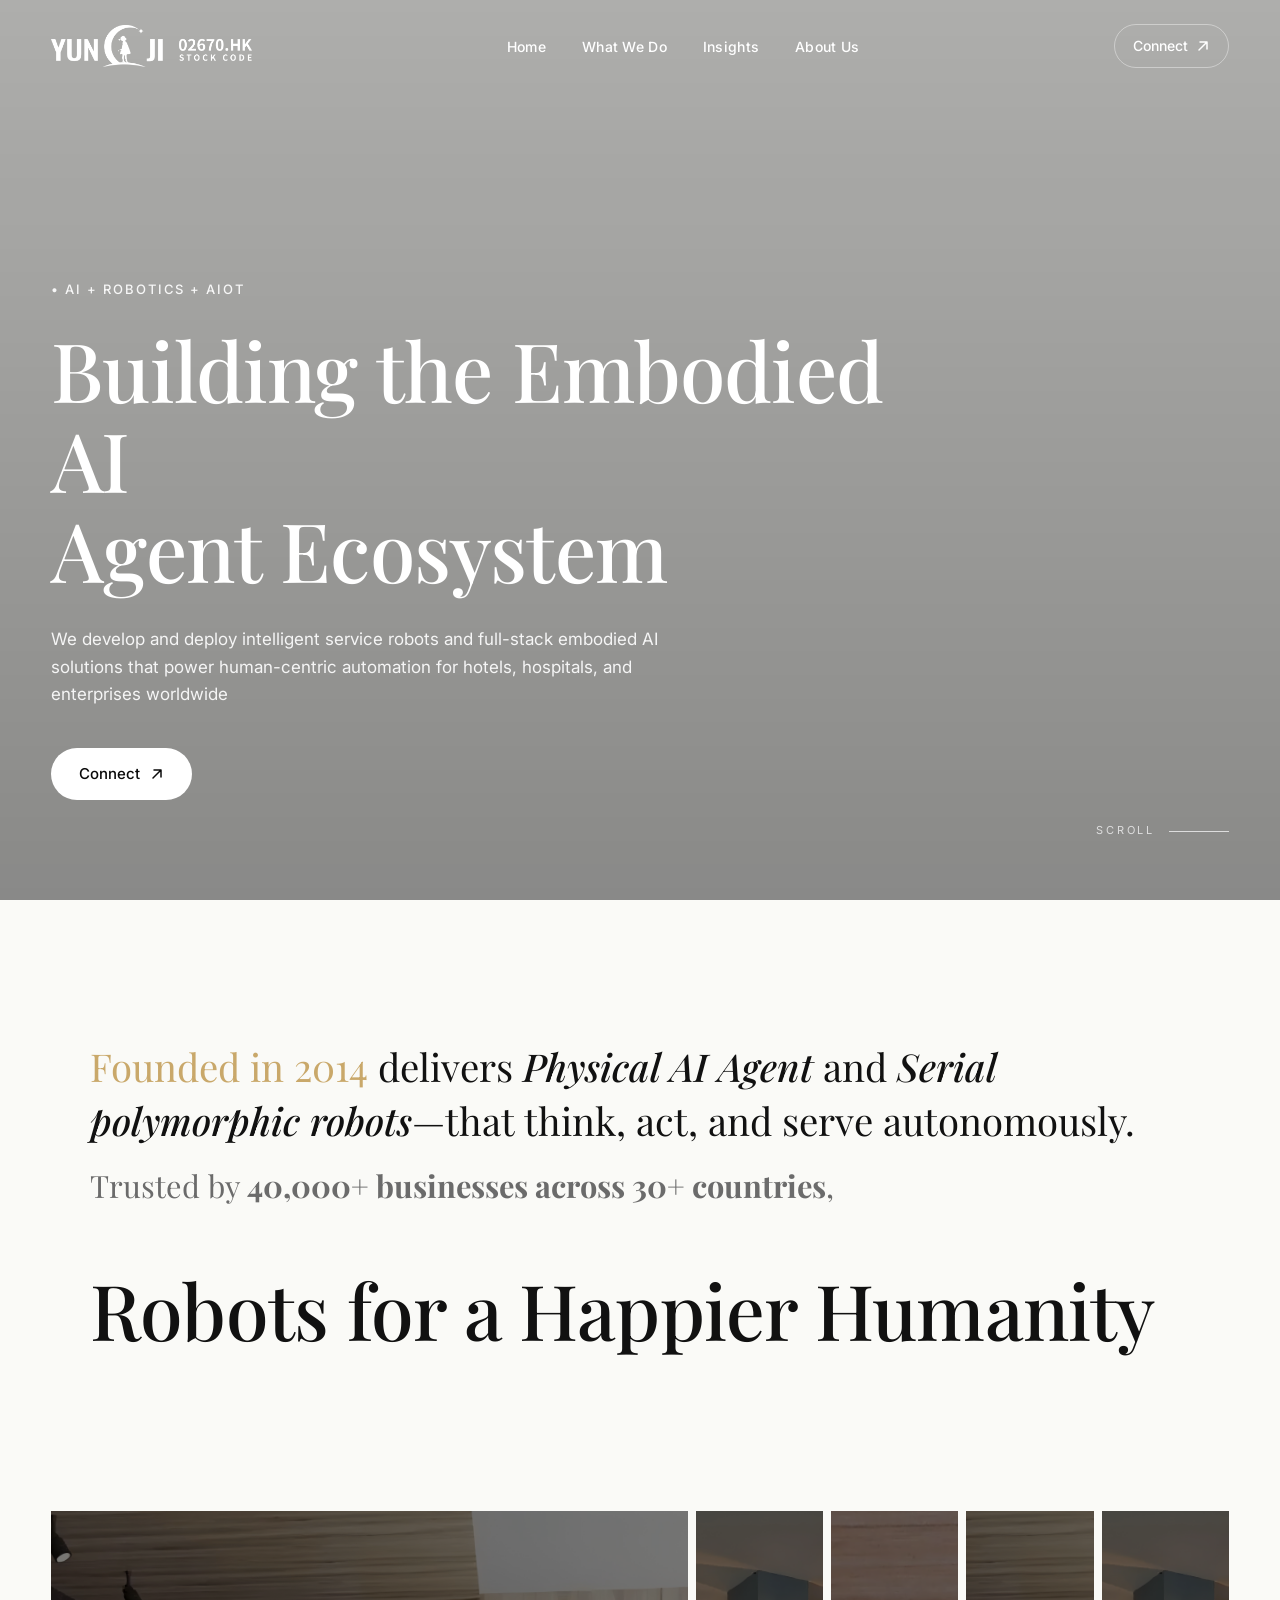
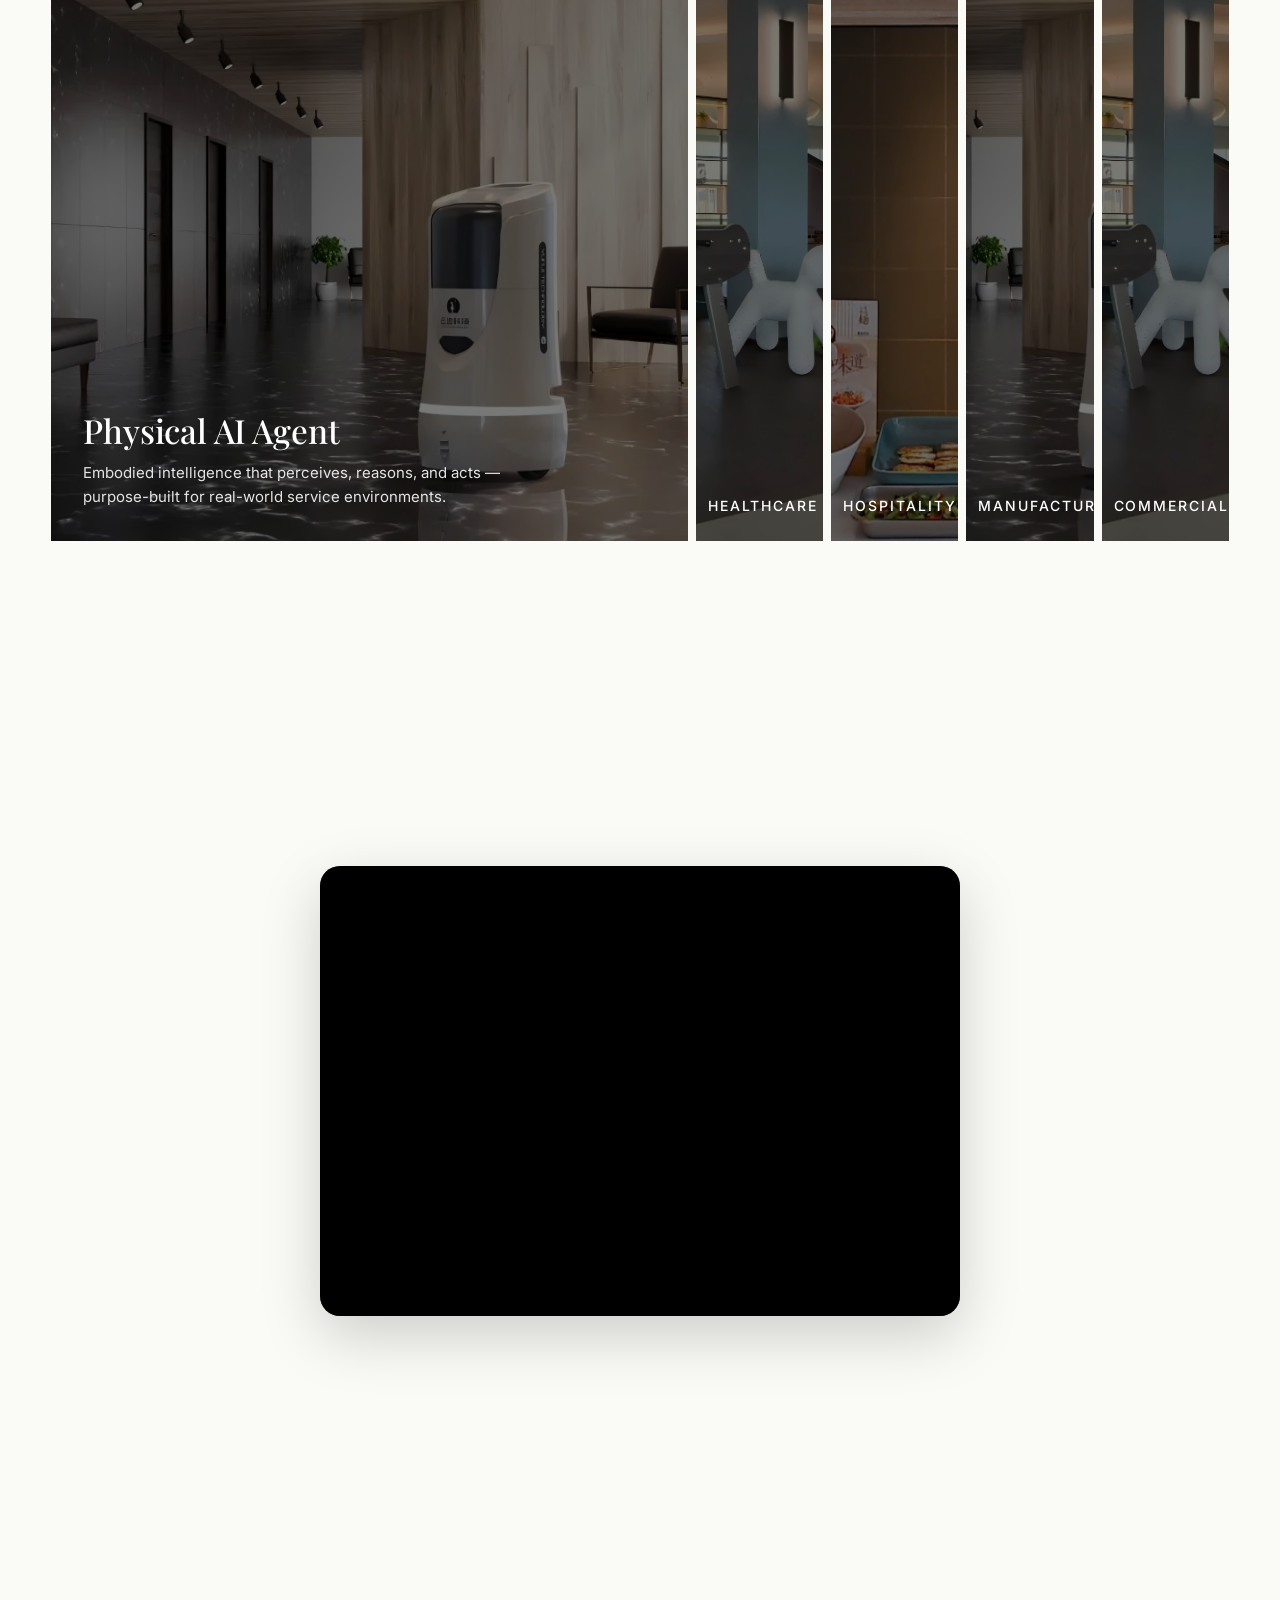
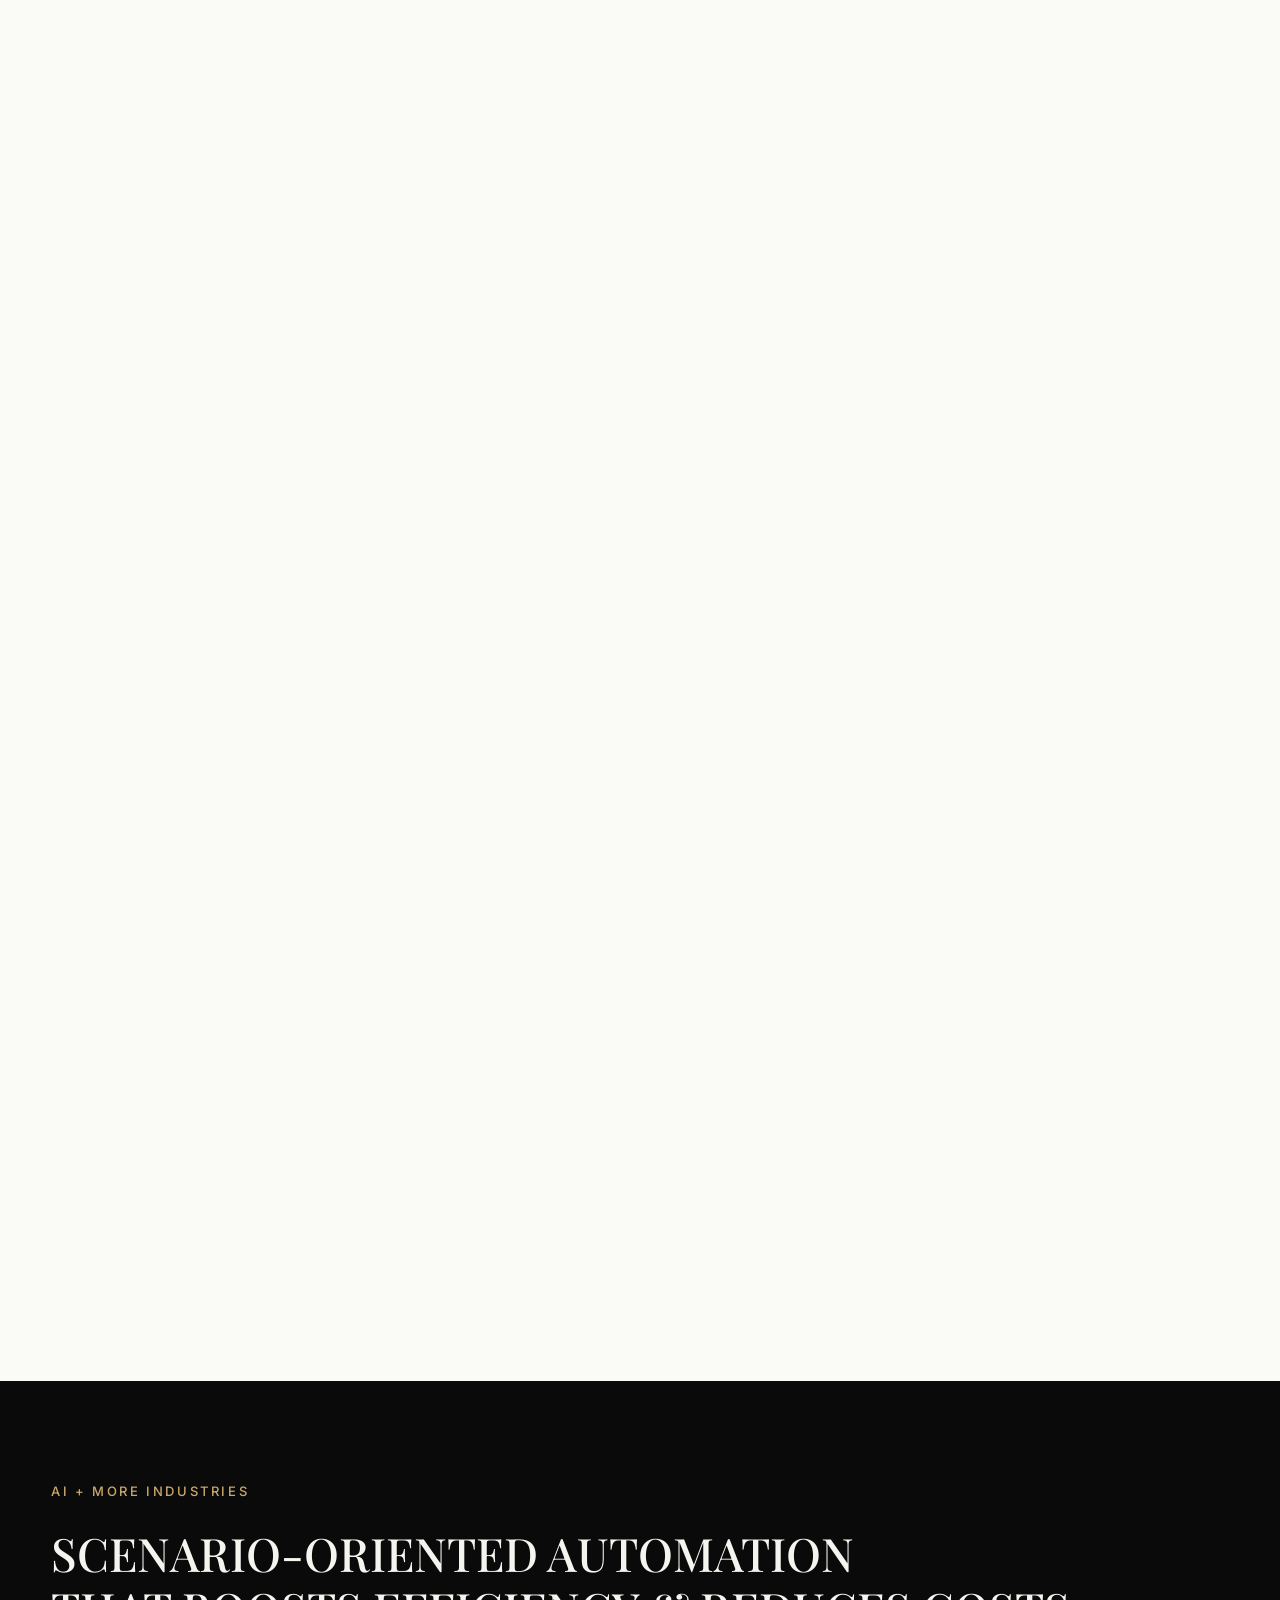
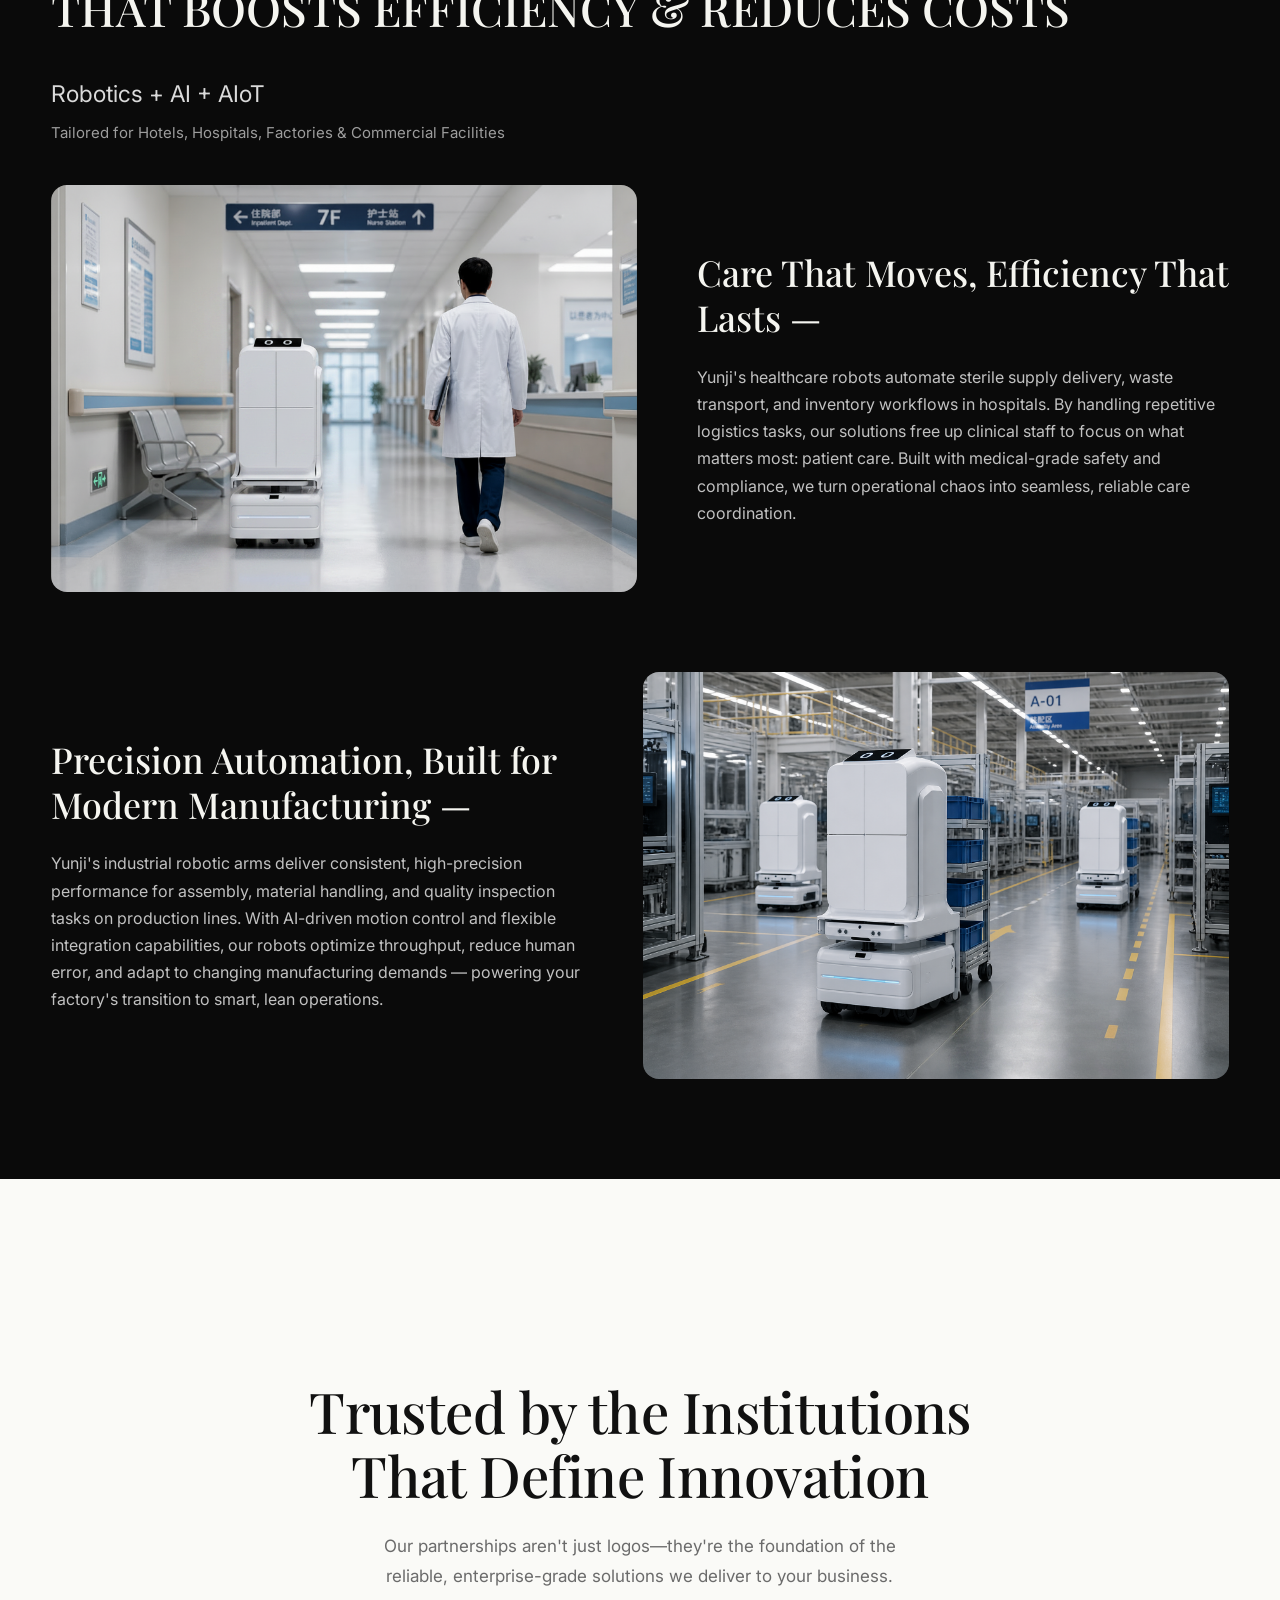
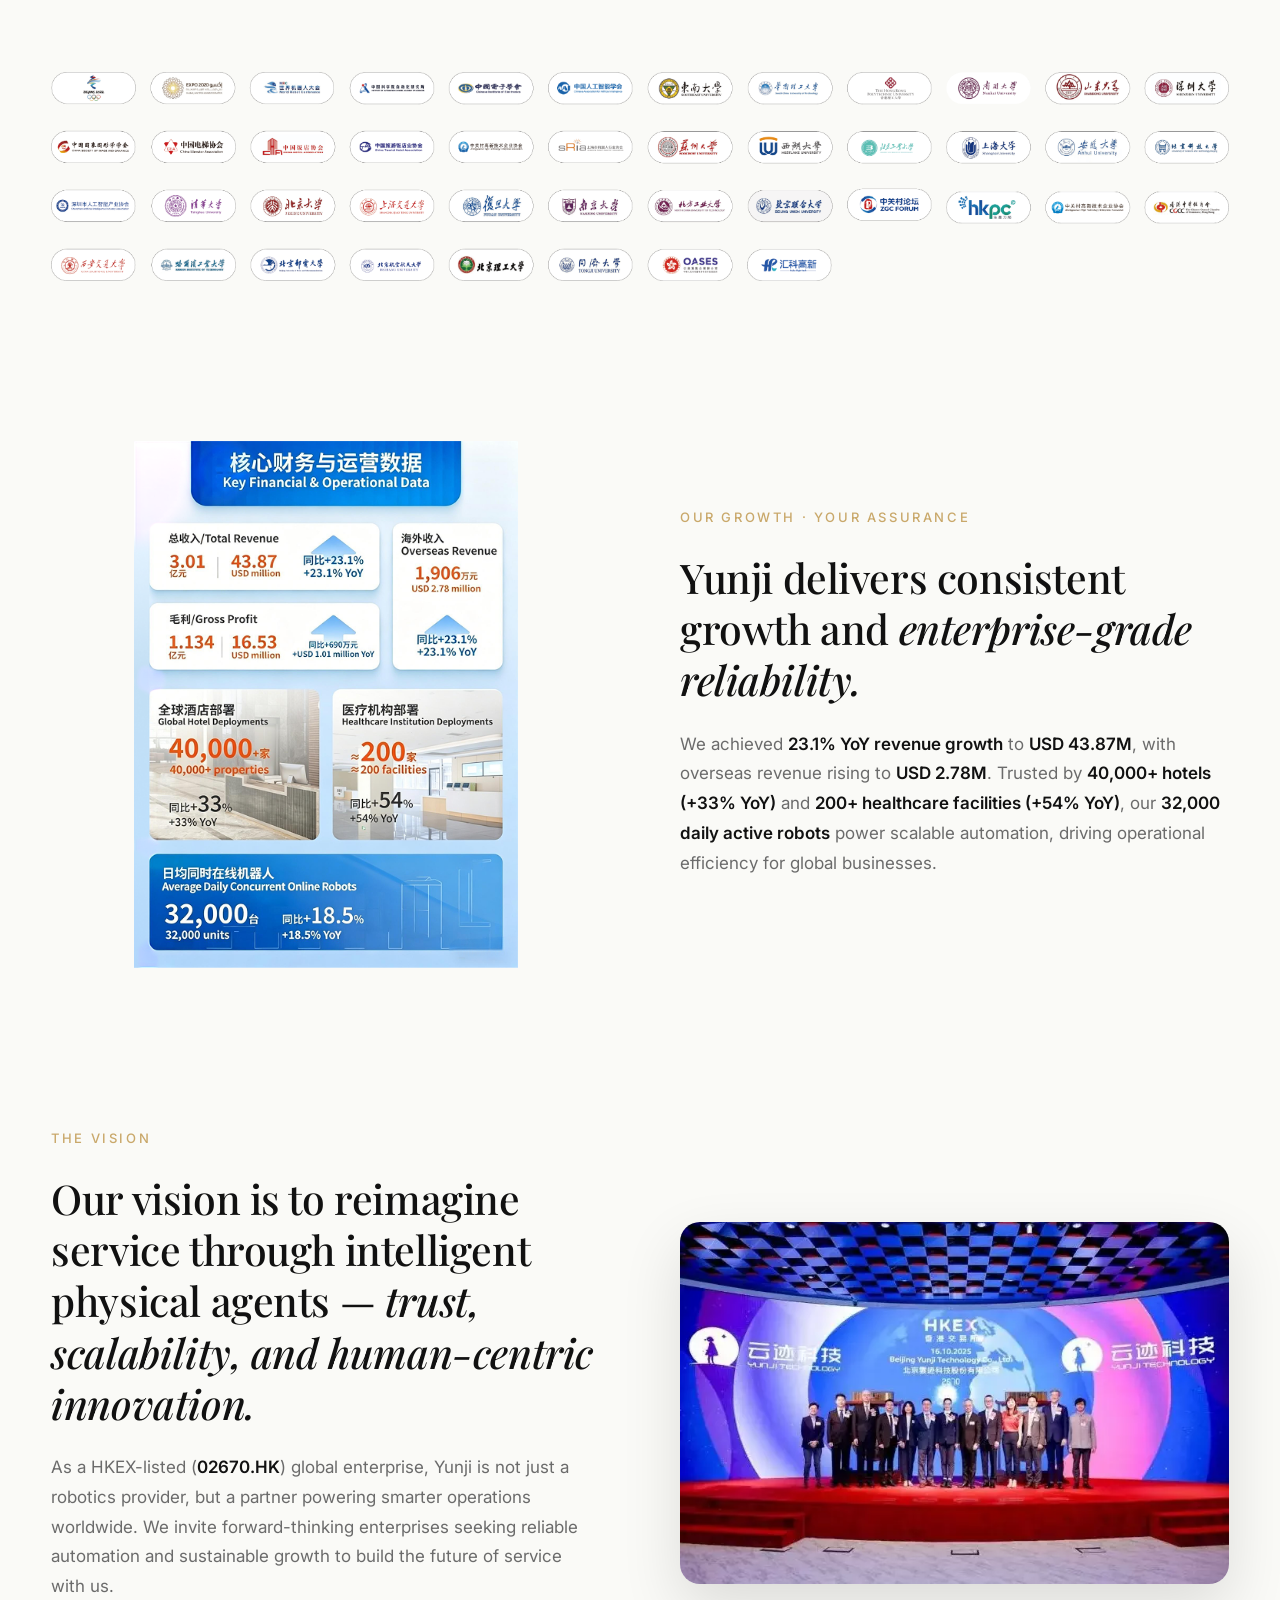
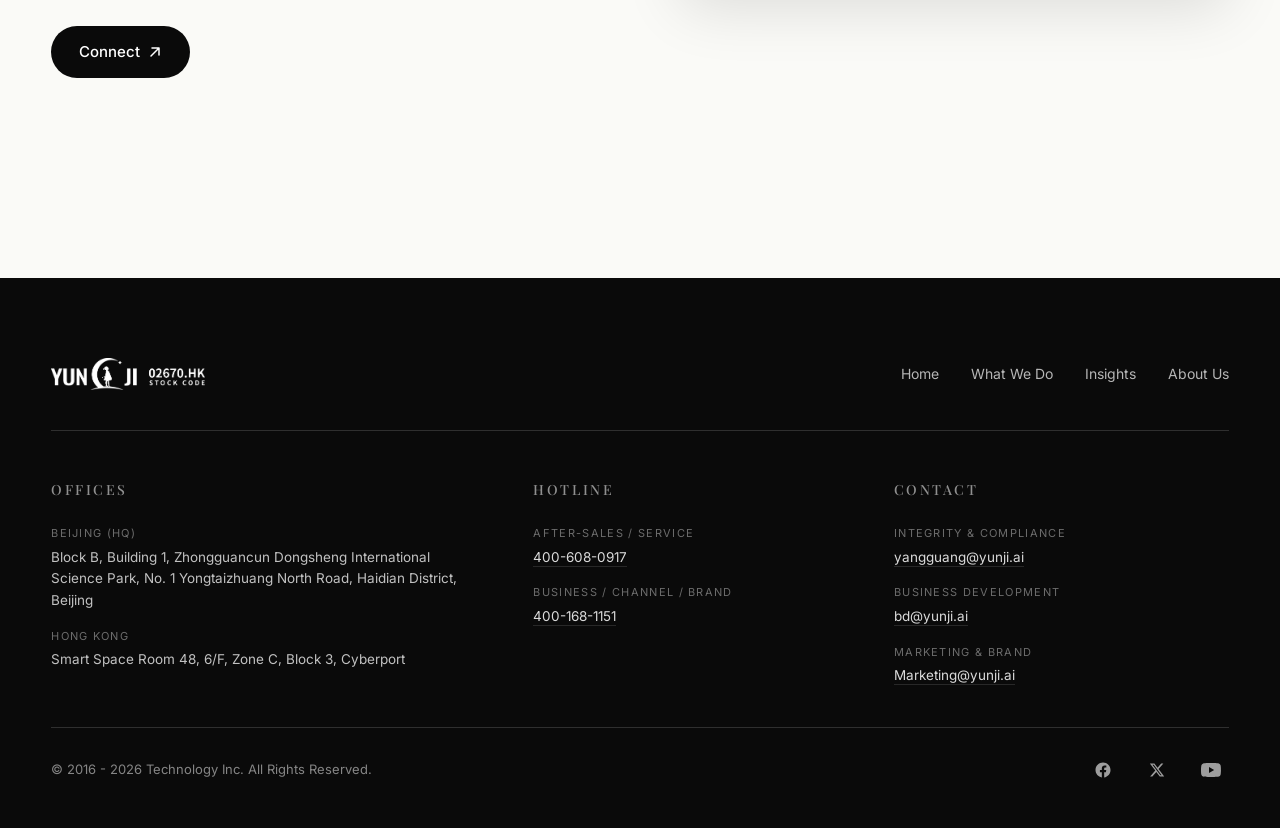
==== index.html @ cb74d380 "NewWebPreview" ====
<!DOCTYPE html>
<html lang="en">
<head>
<meta charset="UTF-8" />
<meta name="viewport" content="width=device-width, initial-scale=1" />
<title>Yunji Technology — Innovating Business Solutions</title>
<meta name="description" content="Building the Embodied AI Agent Ecosystem. Intelligent service robots and full-stack embodied AI solutions for hotels, hospitals, and enterprises worldwide." />
<link rel="preconnect" href="https://fonts.googleapis.com" />
<link rel="preconnect" href="https://fonts.gstatic.com" crossorigin />
<link href="https://fonts.googleapis.com/css2?family=Inter:wght@300;400;500;600;700;800&family=Playfair+Display:wght@400;500;600;700&display=swap" rel="stylesheet" />
<link rel="stylesheet" href="css/style.css" />
</head>
<body>

<!-- ============ NAVIGATION ============ -->
<header class="nav">
  <div class="nav__inner">
    <a class="nav__logo" href="#">
      <img src="assets/logo1.png" alt="Yunji" />
    </a>
    <nav class="nav__menu">
      <a class="nav__link" href="#home"><span>Home</span><span class="nav__link-hover">Home</span></a>
      <a class="nav__link" href="#what-we-do"><span>What We Do</span><span class="nav__link-hover">What We Do</span></a>
      <a class="nav__link" href="#insights"><span>Insights</span><span class="nav__link-hover">Insights</span></a>
      <a class="nav__link" href="#about"><span>About Us</span><span class="nav__link-hover">About Us</span></a>
    </nav>
    <a class="nav__cta" href="#connect">
      <span>Connect</span>
      <svg width="14" height="14" viewBox="0 0 14 14" fill="none" xmlns="http://www.w3.org/2000/svg">
        <path d="M3 11L11 3M11 3H4M11 3V10" stroke="currentColor" stroke-width="1.5" stroke-linecap="round" stroke-linejoin="round"/>
      </svg>
    </a>
  </div>
</header>

<!-- ============ HOME / HERO ============ -->
<section class="hero" id="home">
  <video class="hero__video" autoplay loop muted playsinline poster="">
    <source src="assets/首页视频.mp4" type="video/mp4" />
  </video>
  <div class="hero__overlay"></div>
  <div class="hero__inner">
    <div class="hero__top">
      <p class="hero__eyebrow">• AI + Robotics + AIOT</p>
      <h1 class="hero__title">
        Building the Embodied AI<br />
        Agent Ecosystem
      </h1>
      <p class="hero__subtitle">
        We develop and deploy intelligent service robots and full-stack embodied AI solutions
        that power human-centric automation for hotels, hospitals, and enterprises worldwide
      </p>
      <a class="hero__cta" href="mailto:BD@yunji.ai">
        Connect
        <svg width="14" height="14" viewBox="0 0 14 14" fill="none" xmlns="http://www.w3.org/2000/svg">
          <path d="M3 11L11 3M11 3H4M11 3V10" stroke="currentColor" stroke-width="1.5" stroke-linecap="round" stroke-linejoin="round"/>
        </svg>
      </a>
    </div>
    <div class="hero__scroll">
      <span>SCROLL</span>
      <span class="hero__scroll-line"></span>
    </div>
  </div>
</section>

<!-- ============ WHAT WE DO ============ -->
<section class="about" id="what-we-do">
  <div class="about__inner">
    <p class="about__lede">
      <span class="about__num">Founded in 2014</span> delivers
      <em>Physical AI Agent</em> and
      <em>Serial polymorphic robots</em>—that think, act, and serve autonomously.
    </p>
    <p class="about__lede about__lede--muted">
      Trusted by <strong>40,000+ businesses across 30+ countries</strong>,
    </p>
    <h2 class="about__title">Robots for a Happier Humanity</h2>
  </div>
</section>

<section class="gallery">
  <div class="gallery__track">
    <a class="gallery__item is-active" href="#insights">
      <div class="gallery__media">
        <img src="assets/69f2c2e4d28eea55c48c47ef_111.png" alt="Physical AI Agent" />
      </div>
      <div class="gallery__overlay"></div>
      <span class="gallery__label">Physical AI</span>
      <div class="gallery__content">
        <h3 class="gallery__title">Physical AI Agent</h3>
        <p class="gallery__copy">
          Embodied intelligence that perceives, reasons, and acts —
          purpose-built for real-world service environments.
        </p>
      </div>
    </a>
    <a class="gallery__item" href="#insights">
      <div class="gallery__media">
        <img src="assets/69f2c2e4d28eea55c48c47ff_222.png" alt="Healthcare" />
      </div>
      <div class="gallery__overlay"></div>
      <span class="gallery__label">Healthcare</span>
      <div class="gallery__content">
        <h3 class="gallery__title">Healthcare Robotics</h3>
        <p class="gallery__copy">
          Sterile logistics, waste transport, and inventory automation —
          built with medical-grade safety and compliance.
        </p>
      </div>
    </a>
    <a class="gallery__item" href="#insights">
      <div class="gallery__media">
        <img src="assets/69f2c2e4d28eea55c48c480a_Weixin Image_2026-04-29_152443_010.png" alt="Hospitality" />
      </div>
      <div class="gallery__overlay"></div>
      <span class="gallery__label">Hospitality</span>
      <div class="gallery__content">
        <h3 class="gallery__title">Hospitality Service</h3>
        <p class="gallery__copy">
          Concierge-grade service robots already trusted by
          40,000+ hotels across 30+ countries.
        </p>
      </div>
    </a>
    <a class="gallery__item" href="#insights">
      <div class="gallery__media">
        <img src="assets/69f2c2e4d28eea55c48c47ef_111.png" alt="Manufacturing" />
      </div>
      <div class="gallery__overlay"></div>
      <span class="gallery__label">Manufacturing</span>
      <div class="gallery__content">
        <h3 class="gallery__title">Smart Manufacturing</h3>
        <p class="gallery__copy">
          Precision robotic arms for assembly, material handling,
          and quality inspection across modern production lines.
        </p>
      </div>
    </a>
    <a class="gallery__item" href="#insights">
      <div class="gallery__media">
        <img src="assets/69f2c2e4d28eea55c48c47ff_222.png" alt="Commercial" />
      </div>
      <div class="gallery__overlay"></div>
      <span class="gallery__label">Commercial</span>
      <div class="gallery__content">
        <h3 class="gallery__title">Commercial Spaces</h3>
        <p class="gallery__copy">
          Adaptive automation tailored for offices, malls, and
          public facilities — improving efficiency and experience.
        </p>
      </div>
    </a>
  </div>
</section>

<section class="trust-pin">
  <div class="trust-pin__sticky">
    <div class="trust-pin__media">
      <video class="trust-pin__video" loop muted playsinline preload="auto">
        <source src="assets/中间视频.mp4" type="video/mp4" />
      </video>
      <p class="trust-pin__caption"><span class="trust-pin__text"></span></p>
    </div>
  </div>
</section>

<!-- ============ INSIGHTS ============ -->
<section class="services" id="insights">
  <div class="services__inner">
    <p class="services__eyebrow">AI + More Industries</p>
    <h2 class="services__title">
      SCENARIO-ORIENTED AUTOMATION<br />
      THAT BOOSTS EFFICIENCY &amp; REDUCES COSTS
    </h2>
    <p class="services__sub">Robotics + AI + AIoT</p>
    <p class="services__sub services__sub--small">Tailored for Hotels, Hospitals, Factories &amp; Commercial Facilities</p>

    <div class="services__grid">
      <article class="service-card">
        <div class="service-card__media">
          <img src="assets/医院.png" alt="Healthcare automation" />
        </div>
        <div class="service-card__body">
          <h3 class="service-card__title">Care That Moves, Efficiency That Lasts —</h3>
          <p class="service-card__copy">
            Yunji's healthcare robots automate sterile supply delivery, waste transport, and inventory workflows in hospitals.
            By handling repetitive logistics tasks, our solutions free up clinical staff to focus on what matters most:
            patient care. Built with medical-grade safety and compliance, we turn operational chaos into seamless, reliable
            care coordination.
          </p>
        </div>
      </article>

      <article class="service-card service-card--reverse">
        <div class="service-card__media">
          <img src="assets/工厂.png" alt="Industrial automation" />
        </div>
        <div class="service-card__body">
          <h3 class="service-card__title">Precision Automation, Built for Modern Manufacturing —</h3>
          <p class="service-card__copy">
            Yunji's industrial robotic arms deliver consistent, high-precision performance for assembly, material handling,
            and quality inspection tasks on production lines. With AI-driven motion control and flexible integration
            capabilities, our robots optimize throughput, reduce human error, and adapt to changing manufacturing demands —
            powering your factory's transition to smart, lean operations.
          </p>
        </div>
      </article>
    </div>
  </div>
</section>

<!-- ============ ABOUT US ============ -->
<section class="about-us" id="about">

  <div class="about-block about-block--stack">
    <div class="about-block__inner">
      <div class="about-block__copy">
        <h2 class="about-block__title">
          Trusted by the Institutions<br />
          That Define Innovation
        </h2>
        <p class="about-block__text">
          Our partnerships aren't just logos—they're the foundation of the reliable,
          enterprise-grade solutions we deliver to your business.
        </p>
      </div>
      <div class="about-block__media">
        <img src="assets/品牌.png" alt="Trusted brands" />
      </div>
    </div>
  </div>

  <div class="about-block about-block--reverse">
    <div class="about-block__inner">
      <div class="about-block__copy">
        <p class="about-block__eyebrow">Our Growth · Your Assurance</p>
        <h2 class="about-block__title about-block__title--sm">
          Yunji delivers consistent growth and
          <em>enterprise-grade reliability.</em>
        </h2>
        <p class="about-block__text">
          We achieved <strong>23.1% YoY revenue growth</strong> to <strong>USD 43.87M</strong>,
          with overseas revenue rising to <strong>USD 2.78M</strong>.
          Trusted by <strong>40,000+ hotels (+33% YoY)</strong> and
          <strong>200+ healthcare facilities (+54% YoY)</strong>,
          our <strong>32,000 daily active robots</strong> power scalable automation,
          driving operational efficiency for global businesses.
        </p>
      </div>
      <div class="about-block__media about-block__media--shrink">
        <img src="assets/核心财务与运营数据 1.png" alt="Core financial figures" />
      </div>
    </div>
  </div>

  <div class="about-block">
    <div class="about-block__inner">
      <div class="about-block__copy">
        <p class="about-block__eyebrow">The Vision</p>
        <h2 class="about-block__title about-block__title--sm">
          Our vision is to reimagine service through intelligent physical agents —
          <em>trust, scalability, and human-centric innovation.</em>
        </h2>
        <p class="about-block__text">
          As a HKEX-listed (<strong>02670.HK</strong>) global enterprise, Yunji is not just a robotics provider,
          but a partner powering smarter operations worldwide. We invite forward-thinking enterprises seeking
          reliable automation and sustainable growth to build the future of service with us.
        </p>
        <a class="btn btn--dark" href="#connect">
          Connect
          <svg width="14" height="14" viewBox="0 0 14 14" fill="none" xmlns="http://www.w3.org/2000/svg">
            <path d="M3 11L11 3M11 3H4M11 3V10" stroke="currentColor" stroke-width="1.5" stroke-linecap="round" stroke-linejoin="round"/>
          </svg>
        </a>
      </div>
      <div class="about-block__media">
        <img src="assets/上市.jpg" alt="HKEX listing" />
      </div>
    </div>
  </div>

</section>

<!-- ============ FOOTER ============ -->
<footer class="footer" id="connect">
  <div class="footer__inner">
    <div class="footer__top">
      <a class="footer__logo" href="#">
        <img src="assets/logo1.png" alt="Yunji" />
      </a>
      <nav class="footer__nav">
        <a href="#home">Home</a>
        <a href="#what-we-do">What We Do</a>
        <a href="#insights">Insights</a>
        <a href="#about">About Us</a>
      </nav>
    </div>

    <div class="footer__contact">
      <div class="footer__col">
        <h4 class="footer__col-title">Offices</h4>
        <p class="footer__col-item">
          <span class="footer__col-label">Beijing (HQ)</span>
          Block B, Building 1, Zhongguancun Dongsheng International Science Park,
          No. 1 Yongtaizhuang North Road, Haidian District, Beijing
        </p>
        <p class="footer__col-item">
          <span class="footer__col-label">Hong Kong</span>
          Smart Space Room 48, 6/F, Zone C, Block 3, Cyberport
        </p>
      </div>

      <div class="footer__col">
        <h4 class="footer__col-title">Hotline</h4>
        <p class="footer__col-item">
          <span class="footer__col-label">After-sales / Service</span>
          <a href="tel:4006080917">400-608-0917</a>
        </p>
        <p class="footer__col-item">
          <span class="footer__col-label">Business / Channel / Brand</span>
          <a href="tel:4001681151">400-168-1151</a>
        </p>
      </div>

      <div class="footer__col">
        <h4 class="footer__col-title">Contact</h4>
        <p class="footer__col-item">
          <span class="footer__col-label">Integrity &amp; Compliance</span>
          <a href="mailto:yangguang@yunji.ai">yangguang@yunji.ai</a>
        </p>
        <p class="footer__col-item">
          <span class="footer__col-label">Business Development</span>
          <a href="mailto:bd@yunji.ai">bd@yunji.ai</a>
        </p>
        <p class="footer__col-item">
          <span class="footer__col-label">Marketing &amp; Brand</span>
          <a href="mailto:Marketing@yunji.ai">Marketing@yunji.ai</a>
        </p>
      </div>
    </div>

    <div class="footer__divider"></div>
    <div class="footer__bottom">
      <p>© 2016 - 2026 Technology Inc. All Rights Reserved.</p>
      <div class="footer__social">
        <a href="https://www.facebook.com/profile.php?id=61584071516240" aria-label="Facebook" target="_blank" rel="noopener">
          <svg width="18" height="18" viewBox="0 0 24 24" fill="currentColor" xmlns="http://www.w3.org/2000/svg">
            <path d="M22 12.06C22 6.5 17.52 2 12 2S2 6.5 2 12.06c0 4.99 3.66 9.13 8.44 9.88v-6.99H7.9v-2.89h2.54V9.85c0-2.5 1.49-3.89 3.77-3.89 1.09 0 2.24.2 2.24.2v2.47h-1.26c-1.24 0-1.63.77-1.63 1.56v1.88h2.78l-.44 2.89h-2.33V22c4.78-.75 8.44-4.89 8.44-9.94Z"/>
          </svg>
        </a>
        <a href="https://x.com/YunjiTechnology" aria-label="X" target="_blank" rel="noopener">
          <svg width="16" height="16" viewBox="0 0 24 24" fill="currentColor" xmlns="http://www.w3.org/2000/svg">
            <path d="M18.244 2.25h3.308l-7.227 8.26 8.502 11.24h-6.656l-5.214-6.817-5.965 6.817H1.683l7.73-8.835L1.254 2.25h6.824l4.713 6.231 5.453-6.231Zm-1.161 17.52h1.833L7.084 4.126H5.117L17.083 19.77Z"/>
          </svg>
        </a>
        <a href="https://www.youtube.com/@YunJiTechnology" aria-label="YouTube" target="_blank" rel="noopener">
          <svg width="20" height="20" viewBox="0 0 24 24" fill="currentColor" xmlns="http://www.w3.org/2000/svg">
            <path d="M23.5 6.2a3 3 0 0 0-2.11-2.12C19.52 3.55 12 3.55 12 3.55s-7.52 0-9.39.53A3 3 0 0 0 .5 6.2C0 8.08 0 12 0 12s0 3.92.5 5.8a3 3 0 0 0 2.11 2.12c1.87.53 9.39.53 9.39.53s7.52 0 9.39-.53a3 3 0 0 0 2.11-2.12C24 15.92 24 12 24 12s0-3.92-.5-5.8ZM9.6 15.57V8.43L15.82 12 9.6 15.57Z"/>
          </svg>
        </a>
      </div>
    </div>
  </div>
</footer>

<button class="to-top" type="button" aria-label="Back to top">
  <svg width="16" height="16" viewBox="0 0 16 16" fill="none" xmlns="http://www.w3.org/2000/svg">
    <path d="M8 13V3M8 3L3 8M8 3L13 8" stroke="currentColor" stroke-width="1.6" stroke-linecap="round" stroke-linejoin="round"/>
  </svg>
</button>

<script src="js/main.js"></script>
</body>
</html>
---- css/style.css ----
/* ===========================================================
   Yunji Technology — 1:1 Restoration
   =========================================================== */

:root {
  --c-bg: #fafaf7;
  --c-bg-dark: #0a0a0a;
  --c-text: #111;
  --c-text-muted: #6b6b6b;
  --c-text-light: #f5f5f0;
  --c-line: rgba(0,0,0,0.08);
  --c-line-light: rgba(255,255,255,0.15);
  --c-accent: #c9a86a;     /* warm gold accent like reference */
  --ff-sans: 'Inter', -apple-system, BlinkMacSystemFont, "PingFang SC", "Microsoft YaHei", sans-serif;
  --ff-serif: 'Playfair Display', Georgia, "Songti SC", serif;
  --maxw: 1440px;
  --pad-x: clamp(20px, 4vw, 80px);
}

* { box-sizing: border-box; }
html { scroll-behavior: smooth; }
body {
  margin: 0;
  background: var(--c-bg);
  color: var(--c-text);
  font-family: var(--ff-sans);
  font-size: 16px;
  line-height: 1.6;
  -webkit-font-smoothing: antialiased;
  -moz-osx-font-smoothing: grayscale;
}
img, video { max-width: 100%; display: block; }
a { color: inherit; text-decoration: none; }
button { font-family: inherit; cursor: pointer; }
em { font-style: italic; font-family: var(--ff-serif); font-weight: 500; }

/* =========== NAV =========== */
.nav {
  position: fixed; top: 0; left: 0; right: 0; z-index: 100;
  padding: 24px var(--pad-x);
  transition: background .3s ease, backdrop-filter .3s ease;
}
.nav.is-scrolled {
  background: #fff;
  backdrop-filter: none;
  -webkit-backdrop-filter: none;
  padding-top: 16px;
  padding-bottom: 16px;
  box-shadow: 0 1px 0 rgba(0,0,0,0.06);
}
.nav.is-scrolled .nav__logo img { filter: none; }
.nav.is-scrolled .nav__link { color: var(--c-text); }
.nav.is-scrolled .nav__cta {
  color: var(--c-text);
  border-color: rgba(0,0,0,0.25);
}
.nav.is-scrolled .nav__cta:hover {
  background: var(--c-bg-dark);
  color: #fff;
  border-color: var(--c-bg-dark);
}
.nav__inner {
  max-width: var(--maxw);
  margin: 0 auto;
  display: flex;
  align-items: center;
  justify-content: space-between;
  gap: 40px;
}
.nav__logo img { height: 42px; width: auto; filter: brightness(0) invert(1); }
.nav__menu {
  display: flex;
  gap: 36px;
  align-items: center;
}
.nav__link {
  position: relative;
  color: #fff;
  font-size: 14px;
  font-weight: 500;
  letter-spacing: .02em;
  overflow: hidden;
  height: 1.5em;
  display: inline-flex;
  flex-direction: column;
  transition: opacity .2s ease;
}
.nav__link span {
  display: block;
  transition: transform .35s cubic-bezier(.65,0,.35,1);
}
.nav__link-hover {
  position: absolute;
  top: 100%; left: 0;
}
.nav__link:hover span:first-child { transform: translateY(-100%); }
.nav__link:hover .nav__link-hover { transform: translateY(-100%); }

.nav__cta {
  display: inline-flex;
  align-items: center;
  gap: 8px;
  color: #fff;
  font-size: 14px;
  font-weight: 500;
  padding: 10px 18px;
  border: 1px solid rgba(255,255,255,0.4);
  border-radius: 999px;
  transition: background .2s ease, border-color .2s ease;
}
.nav__cta:hover { background: rgba(255,255,255,0.1); border-color: #fff; }

/* =========== HERO =========== */
.hero {
  position: relative;
  min-height: 100vh;
  overflow: hidden;
  color: #fff;
  display: flex;
  align-items: center;
}
.hero__video {
  position: absolute; inset: 0;
  width: 100%; height: 100%;
  object-fit: cover;
  z-index: 0;
}
.hero__overlay {
  position: absolute; inset: 0;
  background: linear-gradient(180deg, rgba(0,0,0,0.3) 0%, rgba(0,0,0,0.45) 100%);
  z-index: 1;
}
.hero__inner {
  position: relative;
  z-index: 2;
  width: 100%;
  max-width: var(--maxw);
  margin: 0 auto;
  padding: 0 var(--pad-x);
  display: flex;
  flex-direction: column;
  justify-content: flex-end;
  min-height: 100vh;
  padding-bottom: 100px;
  padding-top: 140px;
}
.hero__top { max-width: 920px; }
.hero__eyebrow {
  font-size: 13px;
  font-weight: 500;
  letter-spacing: .15em;
  text-transform: uppercase;
  margin: 0 0 24px;
  opacity: .9;
}
.hero__title {
  font-family: var(--ff-serif);
  font-size: clamp(44px, 6.4vw, 88px);
  font-weight: 500;
  line-height: 1.1;
  letter-spacing: -0.01em;
  margin: 0 0 32px;
}
.hero__subtitle {
  font-size: 17px;
  line-height: 1.6;
  max-width: 640px;
  margin: 0 0 40px;
  opacity: .9;
}
.hero__cta {
  display: inline-flex;
  align-items: center;
  gap: 10px;
  padding: 14px 28px;
  background: #fff;
  color: var(--c-bg-dark);
  border-radius: 999px;
  font-weight: 500;
  font-size: 15px;
  transition: transform .2s ease, box-shadow .2s ease;
}
.hero__cta:hover { transform: translateY(-2px); box-shadow: 0 12px 28px rgba(0,0,0,.25); }

.hero__scroll {
  position: absolute;
  right: var(--pad-x);
  bottom: 60px;
  display: flex;
  align-items: center;
  gap: 14px;
  font-size: 11px;
  letter-spacing: .25em;
  opacity: .7;
}
.hero__scroll-line {
  width: 60px; height: 1px;
  background: currentColor;
  position: relative;
  overflow: hidden;
}
.hero__scroll-line::after {
  content: '';
  position: absolute; top: 0; left: -100%;
  width: 50%; height: 100%;
  background: rgba(255,255,255,0.6);
  animation: scroll-line 2s ease-in-out infinite;
}
@keyframes scroll-line {
  to { left: 150%; }
}

/* =========== ABOUT / LEDE =========== */
.about {
  padding: 140px var(--pad-x) 100px;
  background: var(--c-bg);
}
.about__inner {
  max-width: 1100px;
  margin: 0 auto;
}
.about__lede {
  font-family: var(--ff-serif);
  font-size: clamp(24px, 3vw, 40px);
  line-height: 1.4;
  color: var(--c-text);
  margin: 0 0 16px;
  font-weight: 400;
}
.about__num { color: var(--c-accent); }
.about__lede--muted { color: var(--c-text-muted); font-size: clamp(20px, 2.4vw, 32px); }
.about__title {
  font-family: var(--ff-serif);
  font-size: clamp(40px, 6vw, 84px);
  font-weight: 500;
  line-height: 1.1;
  margin: 60px 0 0;
  letter-spacing: -0.01em;
}

/* =========== SERVICES =========== */
.services {
  padding: 100px var(--pad-x);
  background: var(--c-bg-dark);
  color: var(--c-text-light);
}
.services__inner {
  max-width: var(--maxw);
  margin: 0 auto;
}
.services__eyebrow {
  font-size: 13px;
  font-weight: 500;
  letter-spacing: .2em;
  text-transform: uppercase;
  color: var(--c-accent);
  margin: 0 0 24px;
}
.services__title {
  font-family: var(--ff-serif);
  font-size: clamp(28px, 3.6vw, 52px);
  font-weight: 500;
  line-height: 1.2;
  margin: 0 0 40px;
  max-width: 1100px;
}
.services__sub {
  font-size: clamp(18px, 1.8vw, 24px);
  margin: 0 0 8px;
  color: rgba(255,255,255,0.85);
}
.services__sub--small {
  font-size: 15px;
  color: rgba(255,255,255,0.6);
  margin: 0 0 40px;
}
.services__cta-row {
  display: flex;
  gap: 16px;
  flex-wrap: wrap;
  margin-bottom: 80px;
}
.btn {
  display: inline-flex;
  align-items: center;
  gap: 8px;
  padding: 14px 28px;
  border-radius: 999px;
  font-weight: 500;
  font-size: 15px;
  transition: all .25s ease;
}
.btn--ghost {
  border: 1px solid rgba(255,255,255,0.4);
  color: #fff;
}
.btn--ghost:hover { background: #fff; color: var(--c-bg-dark); border-color: #fff; }
.btn--light {
  background: #fff;
  color: var(--c-bg-dark);
}
.btn--light:hover { transform: translateY(-2px); box-shadow: 0 12px 28px rgba(0,0,0,.25); }

.services__grid {
  display: flex;
  flex-direction: column;
  gap: 80px;
}
.service-card {
  display: grid;
  grid-template-columns: 1.1fr 1fr;
  gap: 60px;
  align-items: center;
}
.service-card--reverse { grid-template-columns: 1fr 1.1fr; }
.service-card--reverse .service-card__media { order: 2; }
.service-card--reverse .service-card__body { order: 1; }
.service-card__media {
  border-radius: 16px;
  overflow: hidden;
  background: #1a1a1a;
}
.service-card__media img { width: 100%; height: auto; display: block; }
.service-card__title {
  font-family: var(--ff-serif);
  font-size: clamp(24px, 2.8vw, 40px);
  font-weight: 500;
  line-height: 1.25;
  margin: 0 0 24px;
}
.service-card__copy {
  font-size: 16px;
  line-height: 1.7;
  color: rgba(255,255,255,0.75);
  margin: 0;
}

/* =========== TRUST =========== */
.trust {
  padding: 140px var(--pad-x) 100px;
  background: var(--c-bg);
  text-align: center;
}
.trust__inner {
  max-width: 1100px;
  margin: 0 auto;
}
.trust__title {
  font-family: var(--ff-serif);
  font-size: clamp(36px, 5vw, 72px);
  font-weight: 500;
  line-height: 1.15;
  margin: 0 0 24px;
  letter-spacing: -0.01em;
}
.trust__sub {
  font-size: 17px;
  line-height: 1.7;
  color: var(--c-text-muted);
  max-width: 720px;
  margin: 0 auto 60px;
}
.trust__media {
  border-radius: 20px;
  overflow: hidden;
  box-shadow: 0 20px 60px rgba(0,0,0,0.12);
}
.trust__media video {
  width: 100%;
  height: auto;
  display: block;
}

/* Scroll-driven pin + zoom for middle video */
.trust-pin {
  --p: 0;
  position: relative;
  height: 260vh; /* scroll length that drives the zoom + pin */
}
.trust-pin__sticky {
  position: sticky;
  top: 0;
  height: 100vh;
  width: 100%;
  display: flex;
  align-items: center;
  justify-content: center;
  overflow: hidden;
  background: var(--c-bg);
}
.trust-pin__media {
  position: relative;
  width: calc(50% + 50% * var(--p));
  height: calc(50vh + 50vh * var(--p));
  max-width: 100vw;
  max-height: 100vh;
  border-radius: calc(20px - 20px * var(--p));
  overflow: hidden;
  box-shadow: 0 20px 60px rgba(0,0,0,calc(0.18 - 0.18 * var(--p)));
  transition: box-shadow .2s linear;
  background: #000;
}
.trust-pin__media::after {
  content: '';
  position: absolute;
  inset: 0;
  background: rgba(0,0,0,0.5);
  pointer-events: none;
  z-index: 1;
}
.trust-pin__video {
  width: 100%;
  height: 100%;
  object-fit: cover;
  display: block;
}
.trust-pin__caption {
  position: absolute;
  left: clamp(20px, 4vw, 60px);
  bottom: clamp(20px, 4vw, 48px);
  margin: 0;
  color: #fff;
  font-size: 56px;
  font-weight: 600;
  letter-spacing: .12em;
  text-transform: uppercase;
  z-index: 2;
  text-shadow: 0 2px 12px rgba(0,0,0,0.4);
  display: flex;
  align-items: center;
}
.trust-pin__text { display: inline-flex; }
.trust-pin__text .ch {
  display: inline-block;
  opacity: 0;
  transform: translateY(6px);
  white-space: pre;
}
.trust-pin.is-full .trust-pin__text .ch {
  animation: ch-in .35s cubic-bezier(.2,.7,.2,1) forwards;
  animation-delay: var(--d, 0s);
}
@keyframes ch-in {
  to { opacity: 1; transform: translateY(0); }
}

@media (max-width: 900px) {
  .trust-pin { height: 200vh; }
}

/* =========== STATS =========== */
.stats {
  padding: 120px var(--pad-x);
  background: var(--c-bg);
}
.stats__inner {
  max-width: var(--maxw);
  margin: 0 auto;
}
.stats__title {
  font-family: var(--ff-serif);
  font-size: clamp(28px, 3.4vw, 48px);
  font-weight: 500;
  line-height: 1.25;
  margin: 0 0 80px;
  max-width: 1200px;
  letter-spacing: -0.01em;
}
.stats__split {
  display: grid;
  grid-template-columns: 1fr 2fr;
  gap: 80px;
  margin-bottom: 80px;
  align-items: start;
  border-top: 1px solid var(--c-line);
  padding-top: 60px;
}
.stats__pretitle {
  font-size: clamp(28px, 3vw, 44px);
  font-weight: 500;
  font-family: var(--ff-serif);
  margin: 0 0 8px;
  line-height: 1.1;
}
.stats__pretitle--accent { color: var(--c-accent); }
.stats__col--copy p {
  font-size: 17px;
  line-height: 1.8;
  color: var(--c-text-muted);
  margin: 0;
}
.stats__col--copy strong { color: var(--c-text); font-weight: 600; }
.stats__media {
  border-radius: 16px;
  overflow: hidden;
}

/* =========== VISION =========== */
.vision {
  position: relative;
  min-height: 90vh;
  overflow: hidden;
  color: #fff;
  display: flex;
  align-items: center;
}
.vision__video {
  position: absolute; inset: 0;
  width: 100%; height: 100%;
  object-fit: cover;
  z-index: 0;
}
.vision__overlay {
  position: absolute; inset: 0;
  background: linear-gradient(180deg, rgba(0,0,0,0.55) 0%, rgba(0,0,0,0.7) 100%);
  z-index: 1;
}
.vision__inner {
  position: relative; z-index: 2;
  max-width: 1100px;
  margin: 0 auto;
  padding: 120px var(--pad-x);
  width: 100%;
}
.vision__eyebrow {
  font-size: 13px;
  letter-spacing: .25em;
  text-transform: uppercase;
  margin: 0 0 24px;
  opacity: .85;
}
.vision__title {
  font-family: var(--ff-serif);
  font-size: clamp(28px, 3.6vw, 56px);
  font-weight: 500;
  line-height: 1.25;
  margin: 0 0 40px;
  letter-spacing: -0.005em;
}
.vision__copy {
  font-size: 17px;
  line-height: 1.7;
  margin: 0 0 16px;
  opacity: .9;
  max-width: 820px;
}
.vision__copy:last-of-type { margin-bottom: 40px; }

/* =========== FOOTER =========== */
.footer {
  background: var(--c-bg-dark);
  color: var(--c-text-light);
  padding: 80px var(--pad-x) 40px;
}
.footer__inner { max-width: var(--maxw); margin: 0 auto; }
.footer__top {
  display: flex;
  align-items: center;
  justify-content: space-between;
  gap: 40px;
  margin-bottom: 40px;
  flex-wrap: wrap;
}
.footer__logo img { height: 32px; filter: brightness(0) invert(1); }
.footer__nav {
  display: flex;
  gap: 32px;
  flex-wrap: wrap;
}
.footer__nav a {
  font-size: 14px;
  color: rgba(255,255,255,0.7);
  transition: color .2s ease;
}
.footer__nav a:hover { color: #fff; }
.footer__divider {
  height: 1px;
  background: var(--c-line-light);
  margin: 0 0 24px;
}

.footer__contact {
  display: grid;
  grid-template-columns: 1.4fr 1fr 1.1fr;
  gap: 56px;
  padding: 48px 0 40px;
  border-top: 1px solid var(--c-line-light);
  margin-top: 24px;
}
.footer__col-title {
  font-family: var(--ff-serif);
  font-size: 14px;
  font-weight: 500;
  letter-spacing: .18em;
  text-transform: uppercase;
  color: rgba(255,255,255,0.55);
  margin: 0 0 24px;
}
.footer__col-item {
  font-size: 13.5px;
  line-height: 1.6;
  color: rgba(255,255,255,0.75);
  margin: 0 0 16px;
}
.footer__col-item:last-child { margin-bottom: 0; }
.footer__col-label {
  display: block;
  font-size: 11px;
  letter-spacing: .12em;
  text-transform: uppercase;
  color: rgba(255,255,255,0.4);
  margin-bottom: 4px;
}
.footer__col-item a {
  color: rgba(255,255,255,0.85);
  transition: color .2s ease;
  border-bottom: 1px solid rgba(255,255,255,0.12);
  padding-bottom: 1px;
}
.footer__col-item a:hover { color: #fff; border-bottom-color: #fff; }

@media (max-width: 900px) {
  .footer__contact {
    grid-template-columns: 1fr;
    gap: 32px;
    padding: 32px 0;
  }
}
.footer__bottom {
  display: flex;
  justify-content: space-between;
  align-items: center;
  gap: 24px;
  flex-wrap: wrap;
  font-size: 13px;
  color: rgba(255,255,255,0.5);
}
.footer__bottom p { margin: 0; }
.footer__legal { display: flex; gap: 24px; }
.footer__legal a { color: rgba(255,255,255,0.5); }
.footer__legal a:hover { color: #fff; }

.footer__social {
  display: flex;
  align-items: center;
  gap: 18px;
}
.footer__social a {
  display: inline-flex;
  align-items: center;
  justify-content: center;
  width: 36px;
  height: 36px;
  color: rgba(255,255,255,0.6);
  transition: color .2s ease, transform .2s ease;
}
.footer__social a:hover {
  color: #fff;
  transform: translateY(-2px);
}

/* =========== GALLERY (accordion expand on click) =========== */
.gallery {
  background: var(--c-bg);
  padding: 60px 0 100px;
  overflow: hidden;
}
.gallery__track {
  display: flex;
  width: 100%;
  height: 70vh;
  min-height: 480px;
  gap: 8px;
  padding: 0 var(--pad-x);
  align-items: stretch;
}
.gallery__item {
  position: relative;
  display: block;
  flex: 1;
  overflow: hidden;
  background: #1a1a1a;
  text-decoration: none;
  color: #fff;
  cursor: pointer;
  transition: flex .6s cubic-bezier(.4,.0,.2,1);
}
.gallery__item.is-active {
  flex: 5;
}
.gallery__media {
  position: absolute;
  inset: 0;
  overflow: hidden;
  z-index: 0;
}
.gallery__media img {
  width: 100%;
  height: 100%;
  object-fit: cover;
  display: block;
  transition: transform .8s cubic-bezier(.2,.7,.2,1), filter .4s ease;
  transform: scale(1.02);
}
.gallery__overlay {
  position: absolute;
  inset: 0;
  background: rgba(0,0,0,0.53);
  z-index: 1;
  transition: background .4s ease;
}
.gallery__content {
  position: absolute;
  left: 32px;
  right: 32px;
  bottom: 32px;
  z-index: 2;
  opacity: 0;
  transform: translateY(8px);
  transition: opacity .35s ease .15s, transform .45s cubic-bezier(.2,.7,.2,1) .15s;
  pointer-events: none;
}
.gallery__item.is-active .gallery__content {
  opacity: 1;
  transform: translateY(0);
}
.gallery__title {
  font-family: var(--ff-serif);
  font-size: clamp(28px, 2.6vw, 40px);
  font-weight: 500;
  line-height: 1.15;
  letter-spacing: -0.005em;
  margin: 0 0 12px;
}
.gallery__copy {
  font-size: 15px;
  line-height: 1.6;
  color: rgba(255,255,255,0.88);
  margin: 0;
  max-width: 420px;
}
.gallery__label {
  position: absolute;
  left: 0; right: 0;
  bottom: 24px;
  z-index: 2;
  text-align: center;
  font-size: 14px;
  font-weight: 500;
  letter-spacing: .14em;
  text-transform: uppercase;
  color: #fff;
  padding: 0 12px;
  transition: opacity .25s ease;
}
.gallery__item.is-active .gallery__label {
  opacity: 0;
}
.gallery__item:hover .gallery__media img {
  transform: scale(1.06);
}

@media (max-width: 900px) {
  .gallery__track {
    flex-direction: column;
    height: auto;
    min-height: 0;
  }
  .gallery__item {
    height: 80px;
    transition: height .6s cubic-bezier(.4,.0,.2,1);
  }
  .gallery__item.is-active {
    flex: none;
    height: 380px;
  }
}

/* =========== ABOUT US (3 alternating blocks) =========== */
.about-us {
  background: var(--c-bg);
  padding: 120px 0;
}
.about-block {
  padding: 80px var(--pad-x);
}
.about-block__inner {
  max-width: var(--maxw);
  margin: 0 auto;
  display: grid;
  grid-template-columns: 1fr 1fr;
  gap: 80px;
  align-items: center;
}
.about-block--stack .about-block__media {
  box-shadow: none;
  border-radius: 0;
}
.about-block--reverse .about-block__inner > .about-block__copy { order: 2; }
.about-block--reverse .about-block__inner > .about-block__media { order: 1; }

.about-block--stack .about-block__inner {
  grid-template-columns: 1fr;
  gap: 56px;
  text-align: center;
}
.about-block--stack .about-block__copy {
  max-width: 820px;
  margin: 0 auto;
}
.about-block--stack .about-block__text {
  margin-left: auto;
  margin-right: auto;
}

.about-block__eyebrow {
  font-size: 13px;
  font-weight: 500;
  letter-spacing: .2em;
  text-transform: uppercase;
  color: var(--c-accent);
  margin: 0 0 24px;
}
.about-block__title {
  font-family: var(--ff-serif);
  font-size: clamp(36px, 4.4vw, 64px);
  font-weight: 500;
  line-height: 1.15;
  margin: 0 0 24px;
  letter-spacing: -0.01em;
}
.about-block__title--sm {
  font-size: clamp(28px, 3.2vw, 44px);
  line-height: 1.25;
}
.about-block__text {
  font-size: 17px;
  line-height: 1.75;
  color: var(--c-text-muted);
  margin: 0 0 24px;
  max-width: 560px;
}
.about-block__text strong { color: var(--c-text); font-weight: 600; }
.about-block__media {
  border-radius: 20px;
  overflow: hidden;
  box-shadow: 0 24px 60px rgba(0,0,0,0.12);
}
.about-block__media img {
  width: 100%;
  height: auto;
  display: block;
}
.about-block__media.about-block__media--shrink {
  box-shadow: none;
  border-radius: 0;
}
.about-block__media.about-block__media--shrink img {
  width: 70%;
  margin: 0 auto;
}

.btn--dark {
  background: var(--c-bg-dark);
  color: #fff;
}
.btn--dark:hover { transform: translateY(-2px); box-shadow: 0 12px 28px rgba(0,0,0,.25); }

@media (max-width: 900px) {
  .about-block { padding: 48px var(--pad-x); }
  .about-block__inner { grid-template-columns: 1fr; gap: 32px; }
  .about-block--reverse .about-block__inner > .about-block__copy { order: 0; }
  .about-block--reverse .about-block__inner > .about-block__media { order: 0; }
}
@media (max-width: 900px) {
  .nav__menu { display: none; }
  .service-card,
  .service-card--reverse {
    grid-template-columns: 1fr;
    gap: 24px;
  }
  .service-card--reverse .service-card__media { order: 0; }
  .service-card--reverse .service-card__body { order: 0; }
  .stats__split { grid-template-columns: 1fr; gap: 32px; }
  .hero__inner { padding-bottom: 80px; padding-top: 120px; }
  .hero__scroll { display: none; }
}

/* =========== BACK TO TOP =========== */
.to-top {
  position: fixed;
  right: clamp(20px, 3vw, 40px);
  bottom: clamp(20px, 3vw, 40px);
  width: 48px;
  height: 48px;
  border-radius: 50%;
  border: 1px solid rgba(255,255,255,0.15);
  background: rgba(10,10,10,0.85);
  backdrop-filter: blur(12px);
  -webkit-backdrop-filter: blur(12px);
  color: #fff;
  display: inline-flex;
  align-items: center;
  justify-content: center;
  cursor: pointer;
  z-index: 90;
  opacity: 0;
  visibility: hidden;
  transform: translateY(12px);
  transition: opacity .3s ease, transform .3s ease, visibility .3s ease, background .2s ease, border-color .2s ease;
  padding: 0;
}
.to-top.is-visible {
  opacity: 1;
  visibility: visible;
  transform: translateY(0);
}
.to-top:hover {
  background: #fff;
  color: var(--c-bg-dark);
  border-color: #fff;
}
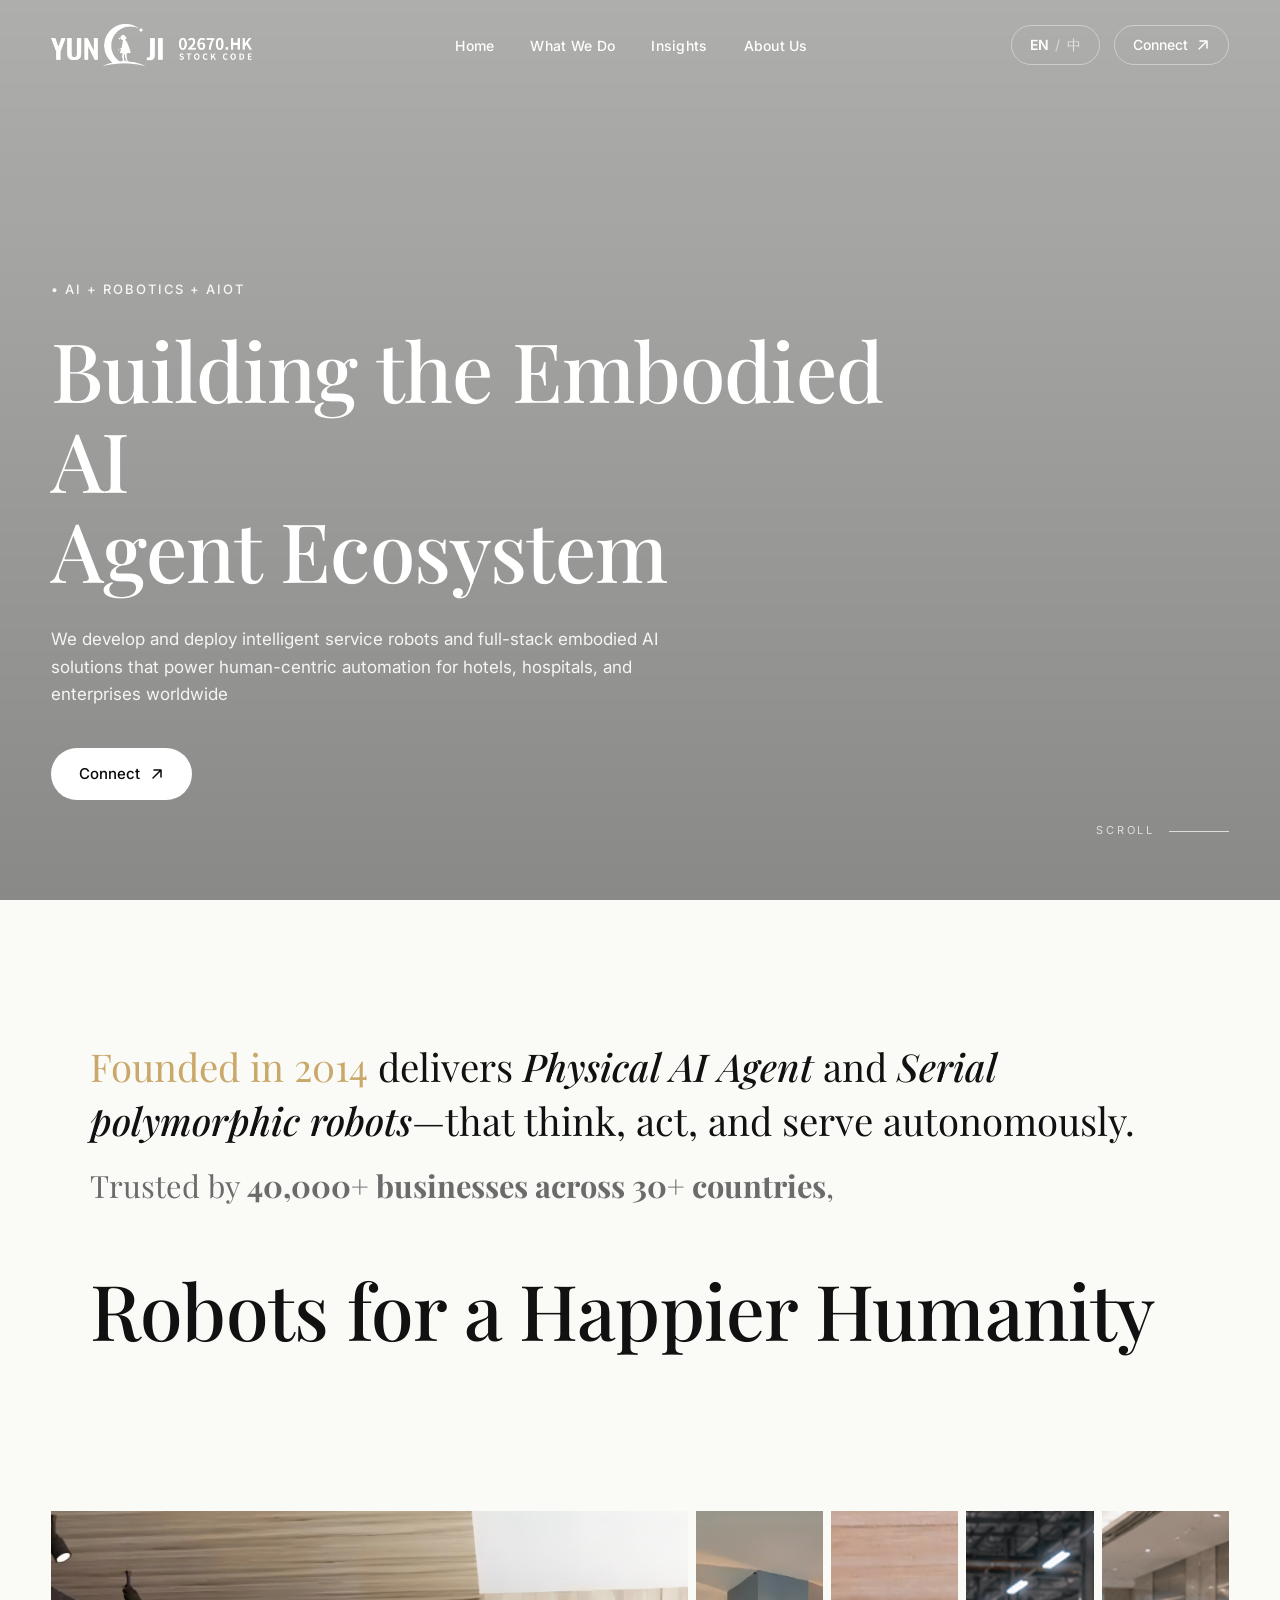
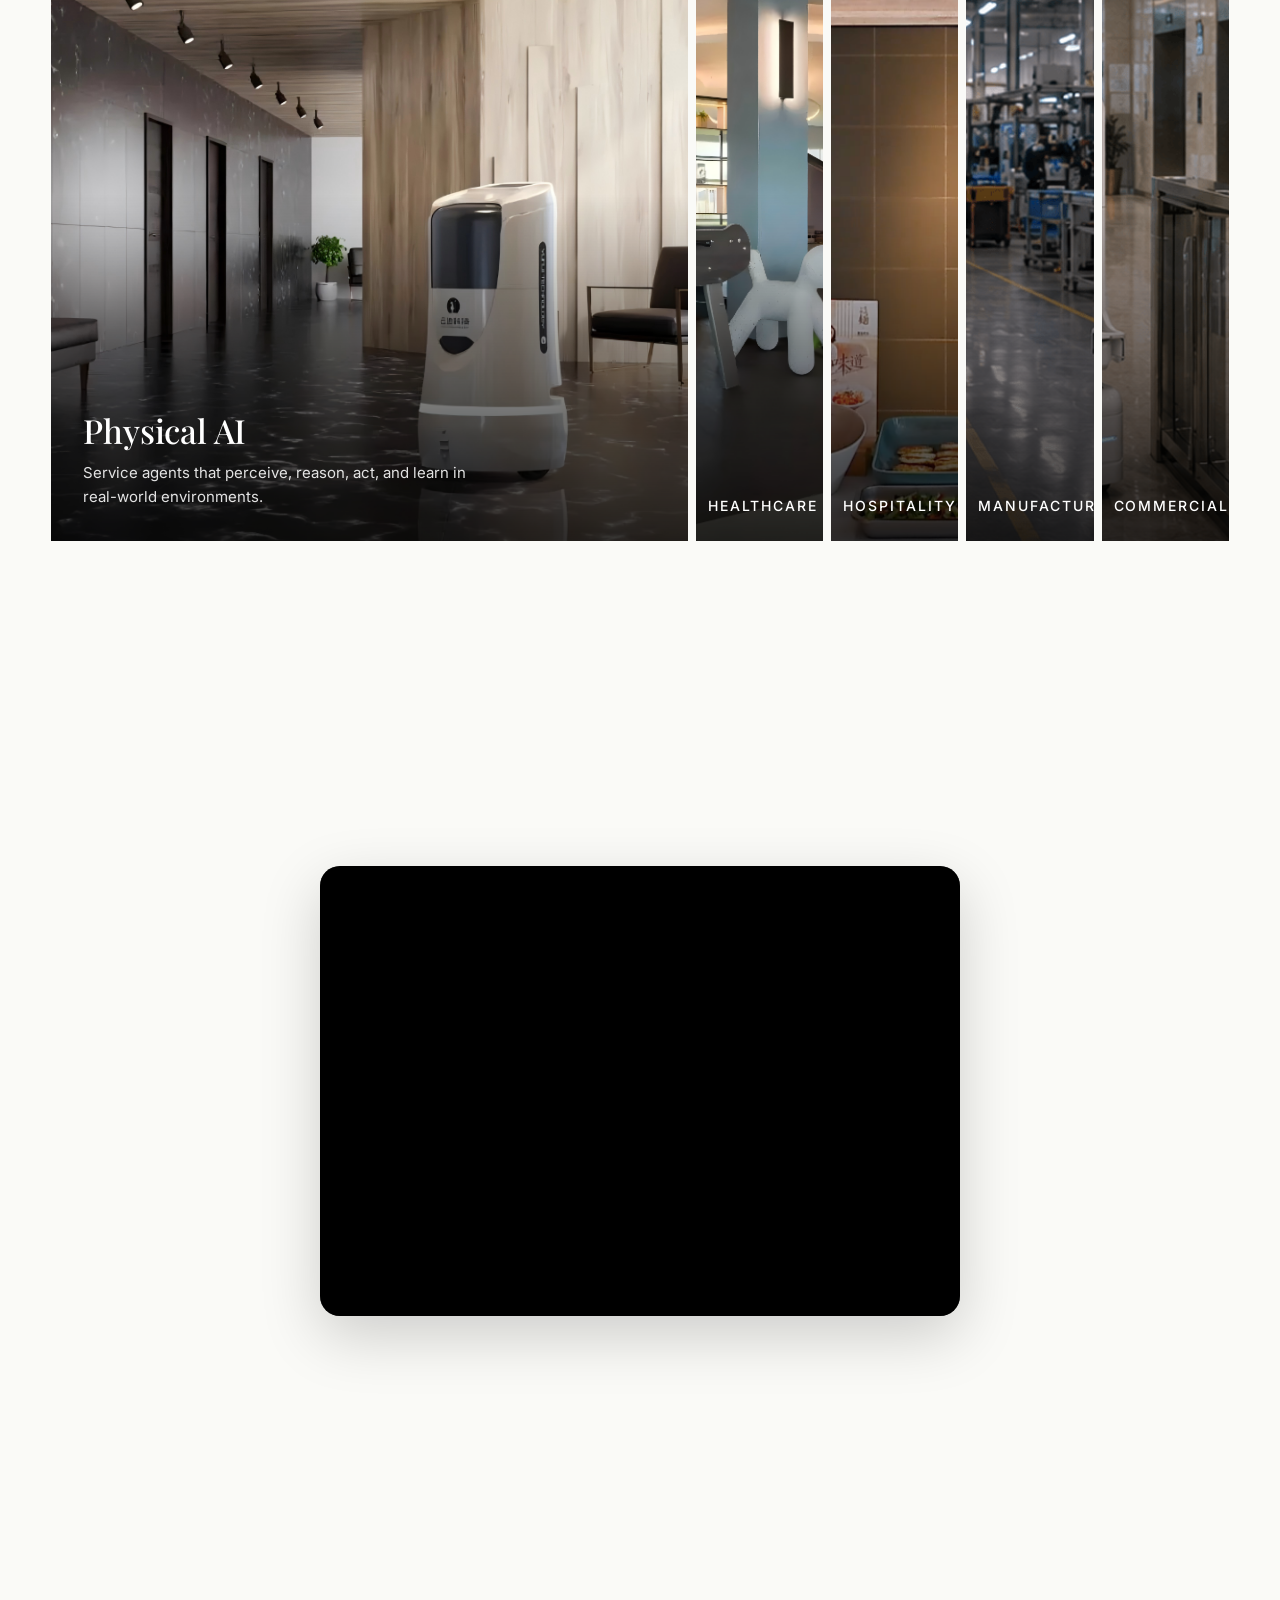
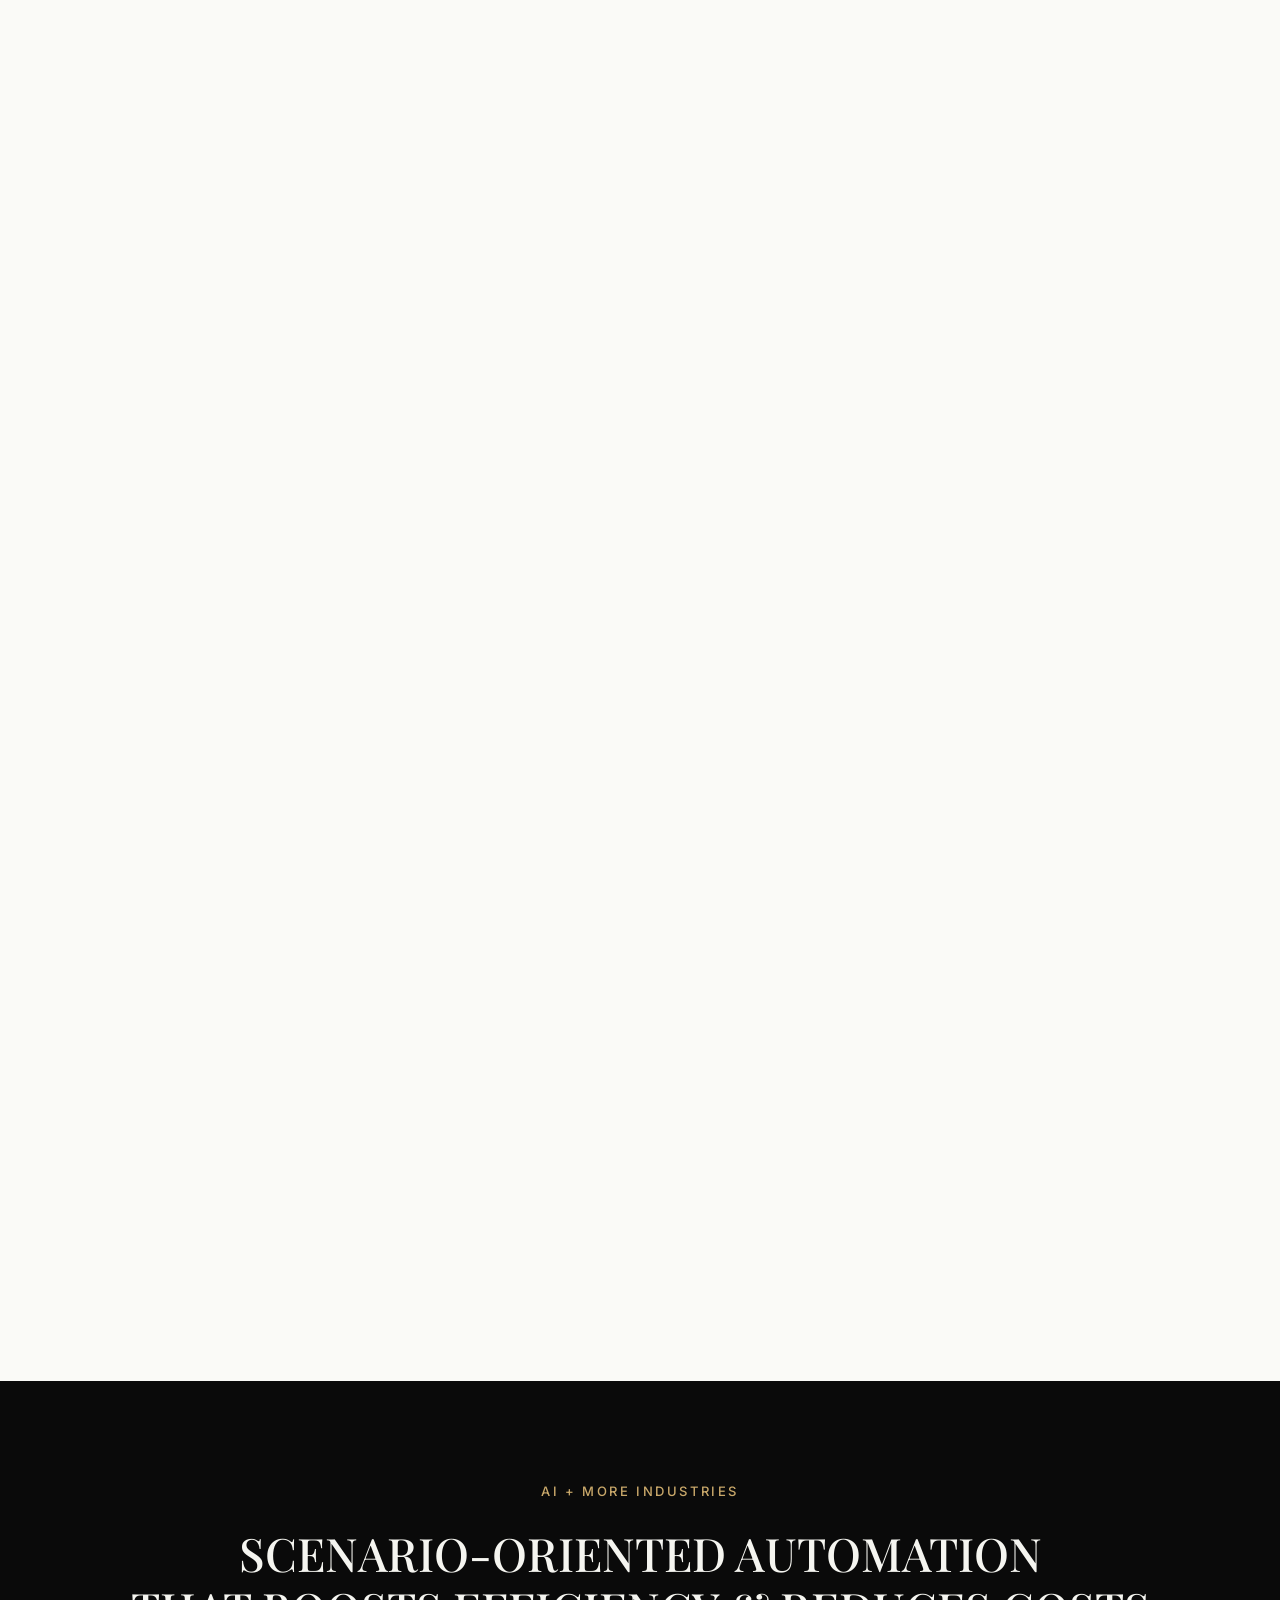
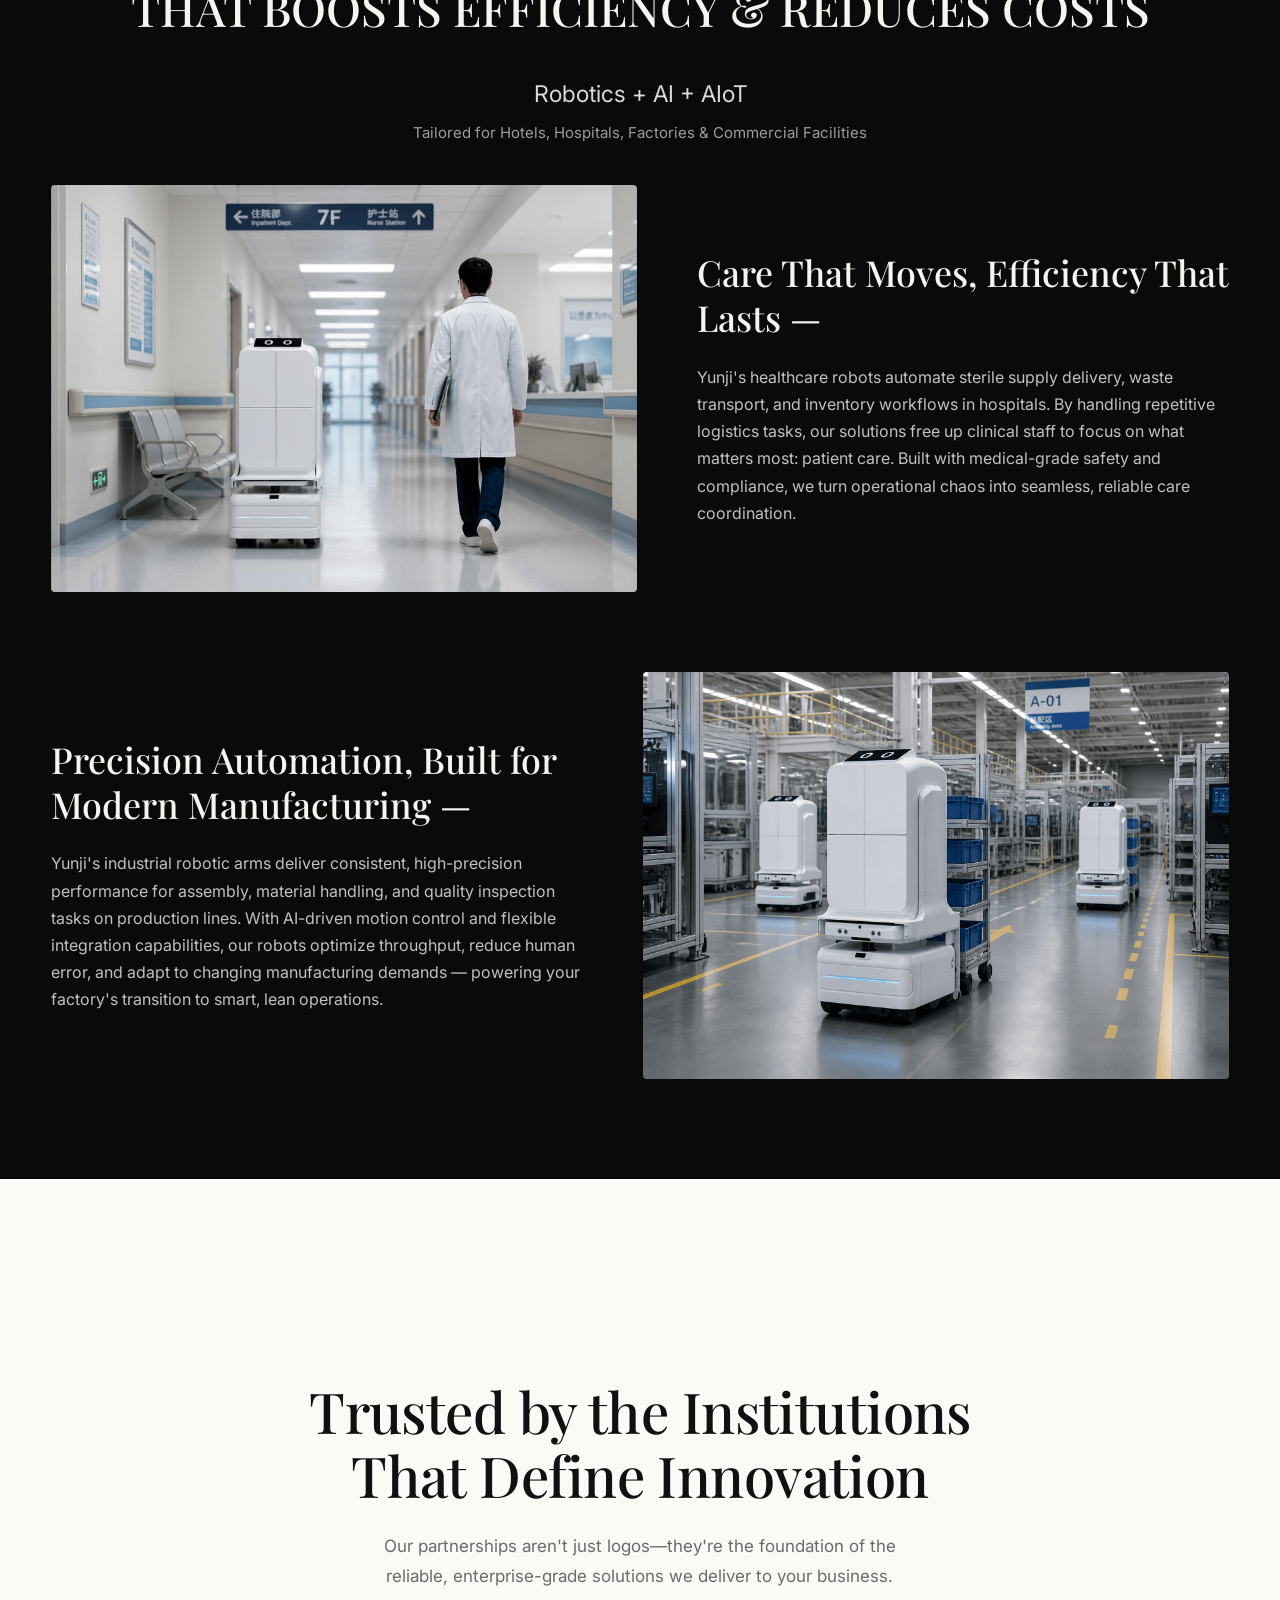
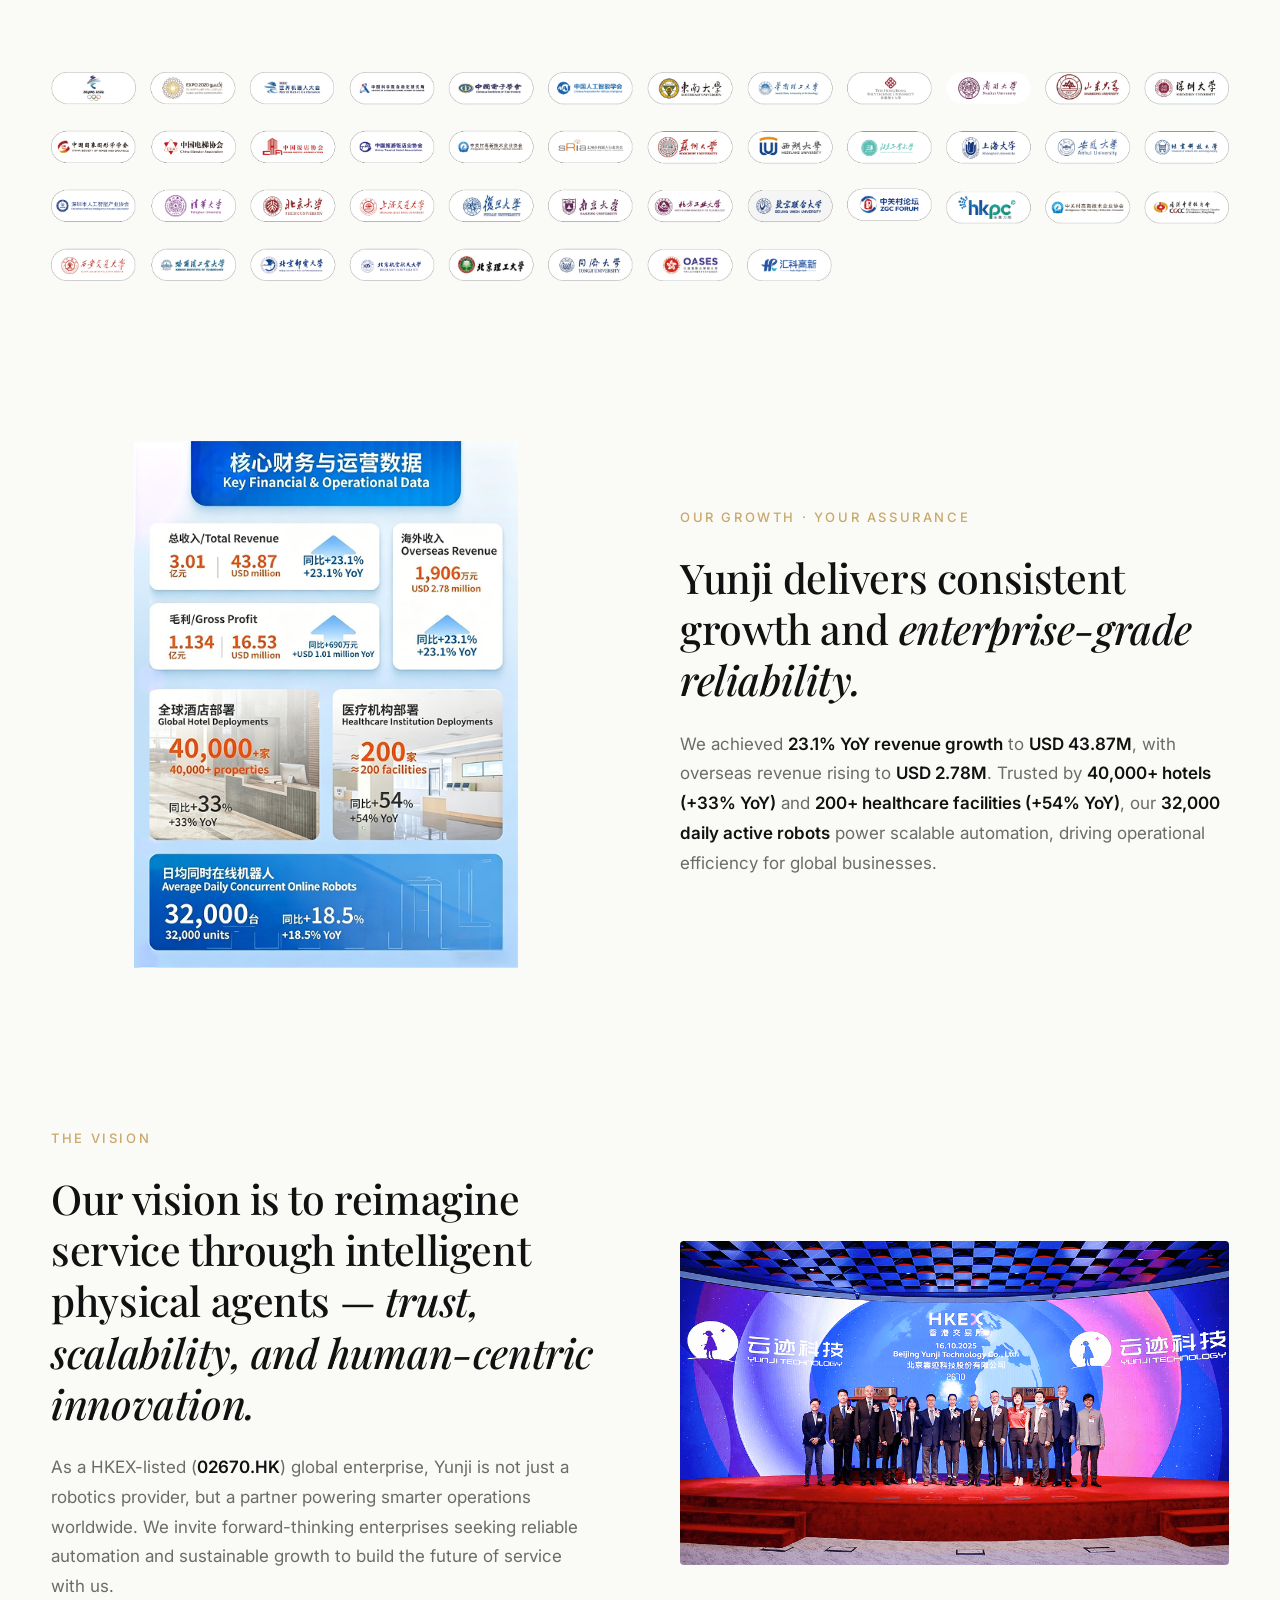
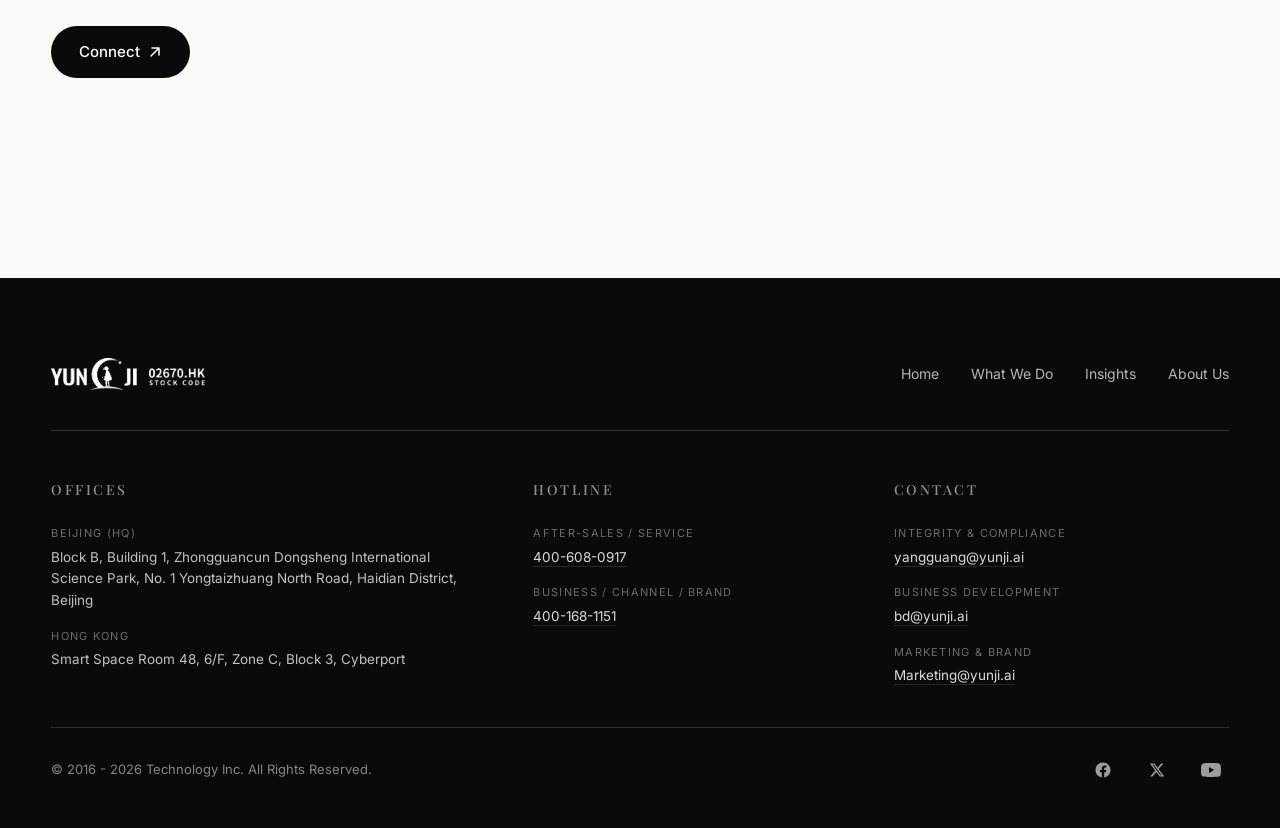
==== commit eb34de7c: "5-12 update https://yunjiaiglobleweb.github.io/Web-preview-0512/ 5月12日 官网更新 添加中英语言切换按钮（导航栏Navbar 右上角" ====
--- a/index.html
+++ b/index.html
@@ -3,7 +3,7 @@
 <head>
 <meta charset="UTF-8" />
 <meta name="viewport" content="width=device-width, initial-scale=1" />
-<title>Yunji Technology — Innovating Business Solutions</title>
+<title data-i18n="meta.title">Yunji Technology — Innovating Business Solutions</title>
 <meta name="description" content="Building the Embodied AI Agent Ecosystem. Intelligent service robots and full-stack embodied AI solutions for hotels, hospitals, and enterprises worldwide." />
 <link rel="preconnect" href="https://fonts.googleapis.com" />
 <link rel="preconnect" href="https://fonts.gstatic.com" crossorigin />
@@ -19,17 +19,24 @@
       <img src="assets/logo1.png" alt="Yunji" />
     </a>
     <nav class="nav__menu">
-      <a class="nav__link" href="#home"><span>Home</span><span class="nav__link-hover">Home</span></a>
-      <a class="nav__link" href="#what-we-do"><span>What We Do</span><span class="nav__link-hover">What We Do</span></a>
-      <a class="nav__link" href="#insights"><span>Insights</span><span class="nav__link-hover">Insights</span></a>
-      <a class="nav__link" href="#about"><span>About Us</span><span class="nav__link-hover">About Us</span></a>
+      <a class="nav__link" href="#home"><span data-i18n="nav.home">Home</span><span class="nav__link-hover" data-i18n="nav.home">Home</span></a>
+      <a class="nav__link" href="#what-we-do"><span data-i18n="nav.what">What We Do</span><span class="nav__link-hover" data-i18n="nav.what">What We Do</span></a>
+      <a class="nav__link" href="#insights"><span data-i18n="nav.insights">Insights</span><span class="nav__link-hover" data-i18n="nav.insights">Insights</span></a>
+      <a class="nav__link" href="#about"><span data-i18n="nav.about">About Us</span><span class="nav__link-hover" data-i18n="nav.about">About Us</span></a>
     </nav>
-    <a class="nav__cta" href="#connect">
-      <span>Connect</span>
-      <svg width="14" height="14" viewBox="0 0 14 14" fill="none" xmlns="http://www.w3.org/2000/svg">
-        <path d="M3 11L11 3M11 3H4M11 3V10" stroke="currentColor" stroke-width="1.5" stroke-linecap="round" stroke-linejoin="round"/>
-      </svg>
-    </a>
+    <div class="nav__actions">
+      <button class="nav__lang" type="button" aria-label="Switch language">
+        <span class="nav__lang-current">EN</span>
+        <span class="nav__lang-divider">/</span>
+        <span class="nav__lang-other">中</span>
+      </button>
+      <a class="nav__cta" href="mailto:BD@yunji.ai">
+        <span data-i18n="nav.connect">Connect</span>
+        <svg width="14" height="14" viewBox="0 0 14 14" fill="none" xmlns="http://www.w3.org/2000/svg">
+          <path d="M3 11L11 3M11 3H4M11 3V10" stroke="currentColor" stroke-width="1.5" stroke-linecap="round" stroke-linejoin="round"/>
+        </svg>
+      </a>
+    </div>
   </div>
 </header>
 
@@ -41,24 +48,24 @@
   <div class="hero__overlay"></div>
   <div class="hero__inner">
     <div class="hero__top">
-      <p class="hero__eyebrow">• AI + Robotics + AIOT</p>
-      <h1 class="hero__title">
+      <p class="hero__eyebrow" data-i18n="hero.eyebrow">• AI + Robotics + AIOT</p>
+      <h1 class="hero__title" data-i18n-html="hero.title">
         Building the Embodied AI<br />
         Agent Ecosystem
       </h1>
-      <p class="hero__subtitle">
+      <p class="hero__subtitle" data-i18n="hero.subtitle">
         We develop and deploy intelligent service robots and full-stack embodied AI solutions
         that power human-centric automation for hotels, hospitals, and enterprises worldwide
       </p>
       <a class="hero__cta" href="mailto:BD@yunji.ai">
-        Connect
+        <span data-i18n="hero.cta">Connect</span>
         <svg width="14" height="14" viewBox="0 0 14 14" fill="none" xmlns="http://www.w3.org/2000/svg">
           <path d="M3 11L11 3M11 3H4M11 3V10" stroke="currentColor" stroke-width="1.5" stroke-linecap="round" stroke-linejoin="round"/>
         </svg>
       </a>
     </div>
     <div class="hero__scroll">
-      <span>SCROLL</span>
+      <span data-i18n="hero.scroll">SCROLL</span>
       <span class="hero__scroll-line"></span>
     </div>
   </div>
@@ -67,15 +74,15 @@
 <!-- ============ WHAT WE DO ============ -->
 <section class="about" id="what-we-do">
   <div class="about__inner">
-    <p class="about__lede">
+    <p class="about__lede" data-i18n-html="about.lede1">
       <span class="about__num">Founded in 2014</span> delivers
       <em>Physical AI Agent</em> and
       <em>Serial polymorphic robots</em>—that think, act, and serve autonomously.
     </p>
-    <p class="about__lede about__lede--muted">
+    <p class="about__lede about__lede--muted" data-i18n-html="about.lede2">
       Trusted by <strong>40,000+ businesses across 30+ countries</strong>,
     </p>
-    <h2 class="about__title">Robots for a Happier Humanity</h2>
+    <h2 class="about__title" data-i18n="about.title">Robots for a Happier Humanity</h2>
   </div>
 </section>
 
@@ -86,12 +93,11 @@
         <img src="assets/69f2c2e4d28eea55c48c47ef_111.png" alt="Physical AI Agent" />
       </div>
       <div class="gallery__overlay"></div>
-      <span class="gallery__label">Physical AI</span>
-      <div class="gallery__content">
-        <h3 class="gallery__title">Physical AI Agent</h3>
-        <p class="gallery__copy">
-          Embodied intelligence that perceives, reasons, and acts —
-          purpose-built for real-world service environments.
+      <span class="gallery__label" data-i18n="gallery.physical.label">Physical AI</span>
+      <div class="gallery__content">
+        <h3 class="gallery__title" data-i18n="gallery.physical.title">Physical AI</h3>
+        <p class="gallery__copy" data-i18n="gallery.physical.copy">
+          Service agents that perceive, reason, act, and learn in real-world environments.
         </p>
       </div>
     </a>
@@ -100,12 +106,11 @@
         <img src="assets/69f2c2e4d28eea55c48c47ff_222.png" alt="Healthcare" />
       </div>
       <div class="gallery__overlay"></div>
-      <span class="gallery__label">Healthcare</span>
-      <div class="gallery__content">
-        <h3 class="gallery__title">Healthcare Robotics</h3>
-        <p class="gallery__copy">
-          Sterile logistics, waste transport, and inventory automation —
-          built with medical-grade safety and compliance.
+      <span class="gallery__label" data-i18n="gallery.healthcare.label">Healthcare</span>
+      <div class="gallery__content">
+        <h3 class="gallery__title" data-i18n="gallery.healthcare.title">Healthcare</h3>
+        <p class="gallery__copy" data-i18n="gallery.healthcare.copy">
+          Autonomous robots supporting hospital delivery, pharmacy, ward, and care scenarios.
         </p>
       </div>
     </a>
@@ -114,40 +119,37 @@
         <img src="assets/69f2c2e4d28eea55c48c480a_Weixin Image_2026-04-29_152443_010.png" alt="Hospitality" />
       </div>
       <div class="gallery__overlay"></div>
-      <span class="gallery__label">Hospitality</span>
-      <div class="gallery__content">
-        <h3 class="gallery__title">Hospitality Service</h3>
-        <p class="gallery__copy">
-          Concierge-grade service robots already trusted by
-          40,000+ hotels across 30+ countries.
+      <span class="gallery__label" data-i18n="gallery.hospitality.label">Hospitality</span>
+      <div class="gallery__content">
+        <h3 class="gallery__title" data-i18n="gallery.hospitality.title">Hospitality Service</h3>
+        <p class="gallery__copy" data-i18n="gallery.hospitality.copy">
+          Concierge-grade robots trusted by hotels worldwide for smarter guest service.
         </p>
       </div>
     </a>
     <a class="gallery__item" href="#insights">
       <div class="gallery__media">
-        <img src="assets/69f2c2e4d28eea55c48c47ef_111.png" alt="Manufacturing" />
-      </div>
-      <div class="gallery__overlay"></div>
-      <span class="gallery__label">Manufacturing</span>
-      <div class="gallery__content">
-        <h3 class="gallery__title">Smart Manufacturing</h3>
-        <p class="gallery__copy">
-          Precision robotic arms for assembly, material handling,
-          and quality inspection across modern production lines.
+        <img src="assets/工厂2.png" alt="Manufacturing" />
+      </div>
+      <div class="gallery__overlay"></div>
+      <span class="gallery__label" data-i18n="gallery.manufacturing.label">Manufacturing</span>
+      <div class="gallery__content">
+        <h3 class="gallery__title" data-i18n="gallery.manufacturing.title">Manufacturing</h3>
+        <p class="gallery__copy" data-i18n="gallery.manufacturing.copy">
+          AI robots for material handling, production-line transport, and factory automation.
         </p>
       </div>
     </a>
     <a class="gallery__item" href="#insights">
       <div class="gallery__media">
-        <img src="assets/69f2c2e4d28eea55c48c47ff_222.png" alt="Commercial" />
-      </div>
-      <div class="gallery__overlay"></div>
-      <span class="gallery__label">Commercial</span>
-      <div class="gallery__content">
-        <h3 class="gallery__title">Commercial Spaces</h3>
-        <p class="gallery__copy">
-          Adaptive automation tailored for offices, malls, and
-          public facilities — improving efficiency and experience.
+        <img src="assets/高级写字楼.png" alt="Commercial" />
+      </div>
+      <div class="gallery__overlay"></div>
+      <span class="gallery__label" data-i18n="gallery.commercial.label">Commercial</span>
+      <div class="gallery__content">
+        <h3 class="gallery__title" data-i18n="gallery.commercial.title">Commercial</h3>
+        <p class="gallery__copy" data-i18n="gallery.commercial.copy">
+          Robots for buildings, retail, cleaning, office service, and smart IoT operations.
         </p>
       </div>
     </a>
@@ -168,13 +170,13 @@
 <!-- ============ INSIGHTS ============ -->
 <section class="services" id="insights">
   <div class="services__inner">
-    <p class="services__eyebrow">AI + More Industries</p>
-    <h2 class="services__title">
+    <p class="services__eyebrow" data-i18n="insights.eyebrow">AI + More Industries</p>
+    <h2 class="services__title" data-i18n-html="insights.title">
       SCENARIO-ORIENTED AUTOMATION<br />
       THAT BOOSTS EFFICIENCY &amp; REDUCES COSTS
     </h2>
-    <p class="services__sub">Robotics + AI + AIoT</p>
-    <p class="services__sub services__sub--small">Tailored for Hotels, Hospitals, Factories &amp; Commercial Facilities</p>
+    <p class="services__sub" data-i18n="insights.sub1">Robotics + AI + AIoT</p>
+    <p class="services__sub services__sub--small" data-i18n="insights.sub2">Tailored for Hotels, Hospitals, Factories &amp; Commercial Facilities</p>
 
     <div class="services__grid">
       <article class="service-card">
@@ -182,8 +184,8 @@
           <img src="assets/医院.png" alt="Healthcare automation" />
         </div>
         <div class="service-card__body">
-          <h3 class="service-card__title">Care That Moves, Efficiency That Lasts —</h3>
-          <p class="service-card__copy">
+          <h3 class="service-card__title" data-i18n="insights.hospital.title">Care That Moves, Efficiency That Lasts —</h3>
+          <p class="service-card__copy" data-i18n="insights.hospital.copy">
             Yunji's healthcare robots automate sterile supply delivery, waste transport, and inventory workflows in hospitals.
             By handling repetitive logistics tasks, our solutions free up clinical staff to focus on what matters most:
             patient care. Built with medical-grade safety and compliance, we turn operational chaos into seamless, reliable
@@ -197,8 +199,8 @@
           <img src="assets/工厂.png" alt="Industrial automation" />
         </div>
         <div class="service-card__body">
-          <h3 class="service-card__title">Precision Automation, Built for Modern Manufacturing —</h3>
-          <p class="service-card__copy">
+          <h3 class="service-card__title" data-i18n="insights.factory.title">Precision Automation, Built for Modern Manufacturing —</h3>
+          <p class="service-card__copy" data-i18n="insights.factory.copy">
             Yunji's industrial robotic arms deliver consistent, high-precision performance for assembly, material handling,
             and quality inspection tasks on production lines. With AI-driven motion control and flexible integration
             capabilities, our robots optimize throughput, reduce human error, and adapt to changing manufacturing demands —
@@ -216,11 +218,11 @@
   <div class="about-block about-block--stack">
     <div class="about-block__inner">
       <div class="about-block__copy">
-        <h2 class="about-block__title">
+        <h2 class="about-block__title" data-i18n-html="aboutus.brand.title">
           Trusted by the Institutions<br />
           That Define Innovation
         </h2>
-        <p class="about-block__text">
+        <p class="about-block__text" data-i18n="aboutus.brand.text">
           Our partnerships aren't just logos—they're the foundation of the reliable,
           enterprise-grade solutions we deliver to your business.
         </p>
@@ -234,12 +236,12 @@
   <div class="about-block about-block--reverse">
     <div class="about-block__inner">
       <div class="about-block__copy">
-        <p class="about-block__eyebrow">Our Growth · Your Assurance</p>
-        <h2 class="about-block__title about-block__title--sm">
+        <p class="about-block__eyebrow" data-i18n="aboutus.growth.eyebrow">Our Growth · Your Assurance</p>
+        <h2 class="about-block__title about-block__title--sm" data-i18n-html="aboutus.growth.title">
           Yunji delivers consistent growth and
           <em>enterprise-grade reliability.</em>
         </h2>
-        <p class="about-block__text">
+        <p class="about-block__text" data-i18n-html="aboutus.growth.text">
           We achieved <strong>23.1% YoY revenue growth</strong> to <strong>USD 43.87M</strong>,
           with overseas revenue rising to <strong>USD 2.78M</strong>.
           Trusted by <strong>40,000+ hotels (+33% YoY)</strong> and
@@ -257,24 +259,24 @@
   <div class="about-block">
     <div class="about-block__inner">
       <div class="about-block__copy">
-        <p class="about-block__eyebrow">The Vision</p>
-        <h2 class="about-block__title about-block__title--sm">
+        <p class="about-block__eyebrow" data-i18n="aboutus.vision.eyebrow">The Vision</p>
+        <h2 class="about-block__title about-block__title--sm" data-i18n-html="aboutus.vision.title">
           Our vision is to reimagine service through intelligent physical agents —
           <em>trust, scalability, and human-centric innovation.</em>
         </h2>
-        <p class="about-block__text">
+        <p class="about-block__text" data-i18n-html="aboutus.vision.text">
           As a HKEX-listed (<strong>02670.HK</strong>) global enterprise, Yunji is not just a robotics provider,
           but a partner powering smarter operations worldwide. We invite forward-thinking enterprises seeking
           reliable automation and sustainable growth to build the future of service with us.
         </p>
-        <a class="btn btn--dark" href="#connect">
-          Connect
+        <a class="btn btn--dark" href="mailto:BD@yunji.ai">
+          <span data-i18n="aboutus.vision.cta">Connect</span>
           <svg width="14" height="14" viewBox="0 0 14 14" fill="none" xmlns="http://www.w3.org/2000/svg">
             <path d="M3 11L11 3M11 3H4M11 3V10" stroke="currentColor" stroke-width="1.5" stroke-linecap="round" stroke-linejoin="round"/>
           </svg>
         </a>
       </div>
-      <div class="about-block__media">
+      <div class="about-block__media about-block__media--listing">
         <img src="assets/上市.jpg" alt="HKEX listing" />
       </div>
     </div>
@@ -290,51 +292,50 @@
         <img src="assets/logo1.png" alt="Yunji" />
       </a>
       <nav class="footer__nav">
-        <a href="#home">Home</a>
-        <a href="#what-we-do">What We Do</a>
-        <a href="#insights">Insights</a>
-        <a href="#about">About Us</a>
+        <a href="#home" data-i18n="nav.home">Home</a>
+        <a href="#what-we-do" data-i18n="nav.what">What We Do</a>
+        <a href="#insights" data-i18n="nav.insights">Insights</a>
+        <a href="#about" data-i18n="nav.about">About Us</a>
       </nav>
     </div>
 
     <div class="footer__contact">
       <div class="footer__col">
-        <h4 class="footer__col-title">Offices</h4>
-        <p class="footer__col-item">
-          <span class="footer__col-label">Beijing (HQ)</span>
-          Block B, Building 1, Zhongguancun Dongsheng International Science Park,
-          No. 1 Yongtaizhuang North Road, Haidian District, Beijing
-        </p>
-        <p class="footer__col-item">
-          <span class="footer__col-label">Hong Kong</span>
-          Smart Space Room 48, 6/F, Zone C, Block 3, Cyberport
+        <h4 class="footer__col-title" data-i18n="footer.offices.title">Offices</h4>
+        <p class="footer__col-item">
+          <span class="footer__col-label" data-i18n="footer.offices.bjLabel">Beijing (HQ)</span>
+          <span data-i18n="footer.offices.bjAddr">Block B, Building 1, Zhongguancun Dongsheng International Science Park, No. 1 Yongtaizhuang North Road, Haidian District, Beijing</span>
+        </p>
+        <p class="footer__col-item">
+          <span class="footer__col-label" data-i18n="footer.offices.hkLabel">Hong Kong</span>
+          <span data-i18n="footer.offices.hkAddr">Smart Space Room 48, 6/F, Zone C, Block 3, Cyberport</span>
         </p>
       </div>
 
       <div class="footer__col">
-        <h4 class="footer__col-title">Hotline</h4>
-        <p class="footer__col-item">
-          <span class="footer__col-label">After-sales / Service</span>
+        <h4 class="footer__col-title" data-i18n="footer.hotline.title">Hotline</h4>
+        <p class="footer__col-item">
+          <span class="footer__col-label" data-i18n="footer.hotline.label1">After-sales / Service</span>
           <a href="tel:4006080917">400-608-0917</a>
         </p>
         <p class="footer__col-item">
-          <span class="footer__col-label">Business / Channel / Brand</span>
+          <span class="footer__col-label" data-i18n="footer.hotline.label2">Business / Channel / Brand</span>
           <a href="tel:4001681151">400-168-1151</a>
         </p>
       </div>
 
       <div class="footer__col">
-        <h4 class="footer__col-title">Contact</h4>
-        <p class="footer__col-item">
-          <span class="footer__col-label">Integrity &amp; Compliance</span>
+        <h4 class="footer__col-title" data-i18n="footer.contact.title">Contact</h4>
+        <p class="footer__col-item">
+          <span class="footer__col-label" data-i18n="footer.contact.label1">Integrity &amp; Compliance</span>
           <a href="mailto:yangguang@yunji.ai">yangguang@yunji.ai</a>
         </p>
         <p class="footer__col-item">
-          <span class="footer__col-label">Business Development</span>
+          <span class="footer__col-label" data-i18n="footer.contact.label2">Business Development</span>
           <a href="mailto:bd@yunji.ai">bd@yunji.ai</a>
         </p>
         <p class="footer__col-item">
-          <span class="footer__col-label">Marketing &amp; Brand</span>
+          <span class="footer__col-label" data-i18n="footer.contact.label3">Marketing &amp; Brand</span>
           <a href="mailto:Marketing@yunji.ai">Marketing@yunji.ai</a>
         </p>
       </div>
@@ -342,7 +343,7 @@
 
     <div class="footer__divider"></div>
     <div class="footer__bottom">
-      <p>© 2016 - 2026 Technology Inc. All Rights Reserved.</p>
+      <p data-i18n="footer.copyright">© 2016 - 2026 Technology Inc. All Rights Reserved.</p>
       <div class="footer__social">
         <a href="https://www.facebook.com/profile.php?id=61584071516240" aria-label="Facebook" target="_blank" rel="noopener">
           <svg width="18" height="18" viewBox="0 0 24 24" fill="currentColor" xmlns="http://www.w3.org/2000/svg">
@@ -370,6 +371,7 @@
   </svg>
 </button>
 
+<script src="js/i18n.js"></script>
 <script src="js/main.js"></script>
 </body>
 </html>
--- a/css/style.css
+++ b/css/style.css
@@ -100,15 +100,58 @@
   display: inline-flex;
   align-items: center;
   gap: 8px;
+  height: 40px;
+  box-sizing: border-box;
   color: #fff;
   font-size: 14px;
   font-weight: 500;
-  padding: 10px 18px;
+  padding: 0 18px;
   border: 1px solid rgba(255,255,255,0.4);
   border-radius: 999px;
   transition: background .2s ease, border-color .2s ease;
 }
 .nav__cta:hover { background: rgba(255,255,255,0.1); border-color: #fff; }
+
+.nav__actions {
+  display: flex;
+  align-items: center;
+  gap: 14px;
+}
+.nav__lang {
+  display: inline-flex;
+  align-items: center;
+  gap: 6px;
+  height: 40px;
+  box-sizing: border-box;
+  padding: 0 18px;
+  border: 1px solid rgba(255,255,255,0.4);
+  border-radius: 999px;
+  background: transparent;
+  color: #fff;
+  font-size: 14px;
+  font-weight: 500;
+  letter-spacing: .02em;
+  line-height: 1;
+  cursor: pointer;
+  transition: background .2s ease, border-color .2s ease, color .2s ease;
+}
+.nav__lang:hover {
+  background: rgba(255,255,255,0.1);
+  border-color: #fff;
+}
+.nav__lang-current { font-weight: 600; }
+.nav__lang-divider { opacity: .45; }
+.nav__lang-other { opacity: .65; }
+
+.nav.is-scrolled .nav__lang {
+  color: var(--c-text);
+  border-color: rgba(0,0,0,0.25);
+}
+.nav.is-scrolled .nav__lang:hover {
+  background: var(--c-bg-dark);
+  color: #fff;
+  border-color: var(--c-bg-dark);
+}
 
 /* =========== HERO =========== */
 .hero {
@@ -255,24 +298,28 @@
   text-transform: uppercase;
   color: var(--c-accent);
   margin: 0 0 24px;
+  text-align: center;
 }
 .services__title {
   font-family: var(--ff-serif);
   font-size: clamp(28px, 3.6vw, 52px);
   font-weight: 500;
   line-height: 1.2;
-  margin: 0 0 40px;
+  margin: 0 auto 40px;
   max-width: 1100px;
+  text-align: center;
 }
 .services__sub {
   font-size: clamp(18px, 1.8vw, 24px);
   margin: 0 0 8px;
   color: rgba(255,255,255,0.85);
+  text-align: center;
 }
 .services__sub--small {
   font-size: 15px;
   color: rgba(255,255,255,0.6);
   margin: 0 0 40px;
+  text-align: center;
 }
 .services__cta-row {
   display: flex;
@@ -316,7 +363,7 @@
 .service-card--reverse .service-card__media { order: 2; }
 .service-card--reverse .service-card__body { order: 1; }
 .service-card__media {
-  border-radius: 16px;
+  border-radius: 4px;
   overflow: hidden;
   background: #1a1a1a;
 }
@@ -705,7 +752,7 @@
 .gallery__overlay {
   position: absolute;
   inset: 0;
-  background: rgba(0,0,0,0.53);
+  background: linear-gradient(180deg, rgba(0,0,0,0) 45%, rgba(0,0,0,0.55) 80%, rgba(0,0,0,0.78) 100%);
   z-index: 1;
   transition: background .4s ease;
 }
@@ -855,6 +902,10 @@
   box-shadow: none;
   border-radius: 0;
 }
+.about-block__media.about-block__media--listing {
+  box-shadow: none;
+  border-radius: 4px;
+}
 .about-block__media.about-block__media--shrink img {
   width: 70%;
   margin: 0 auto;
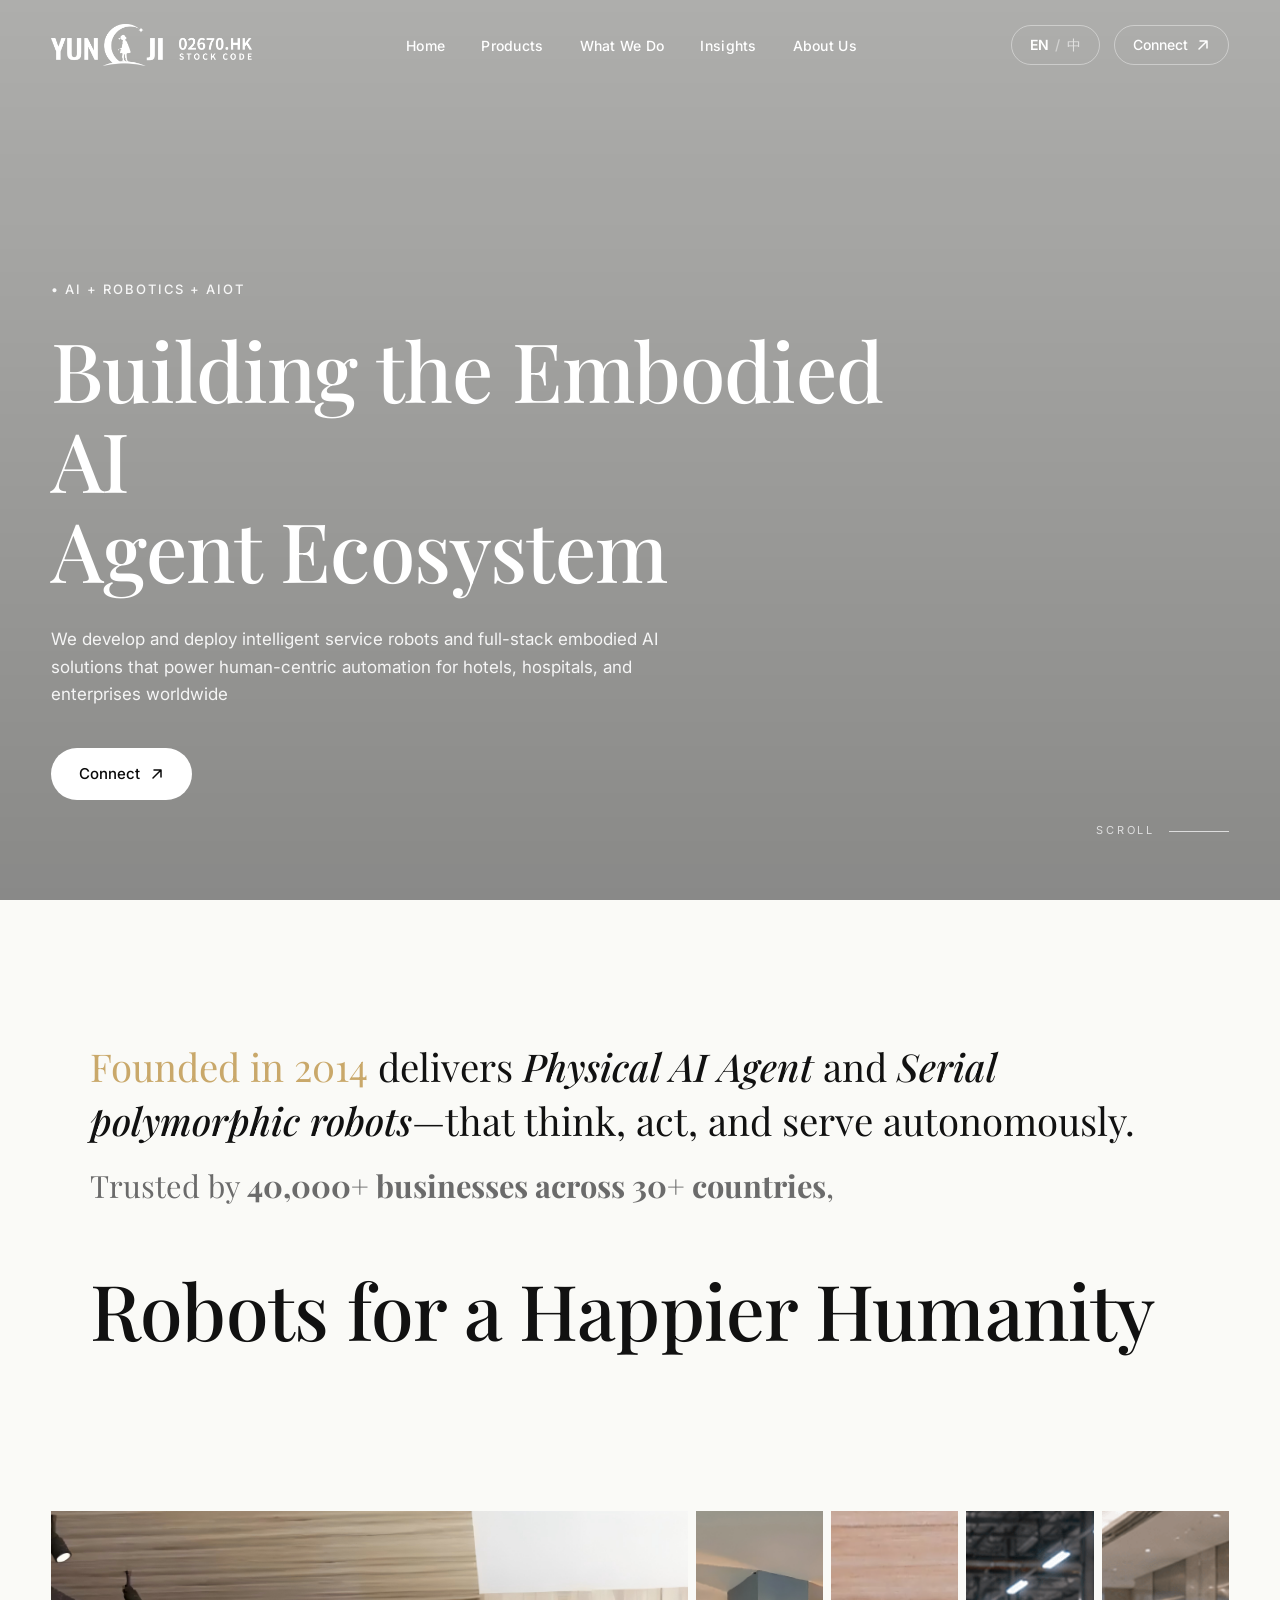
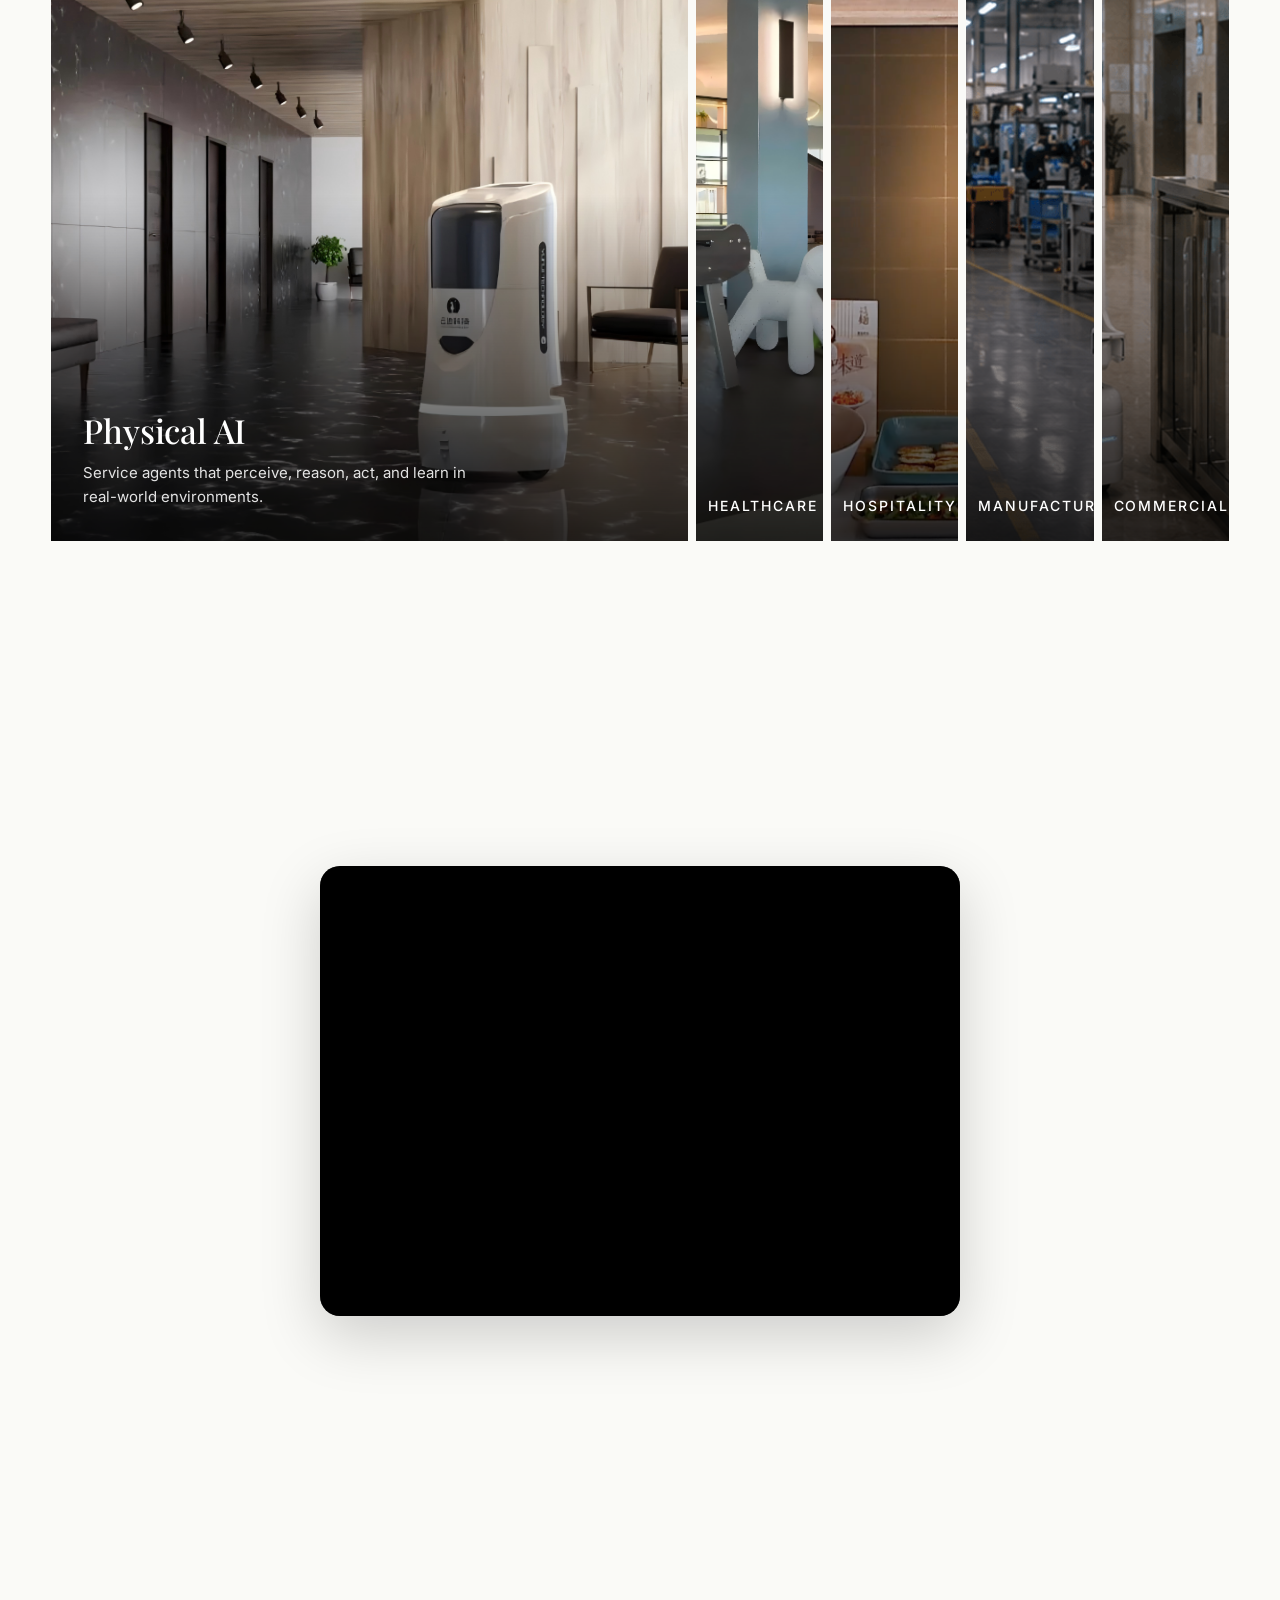
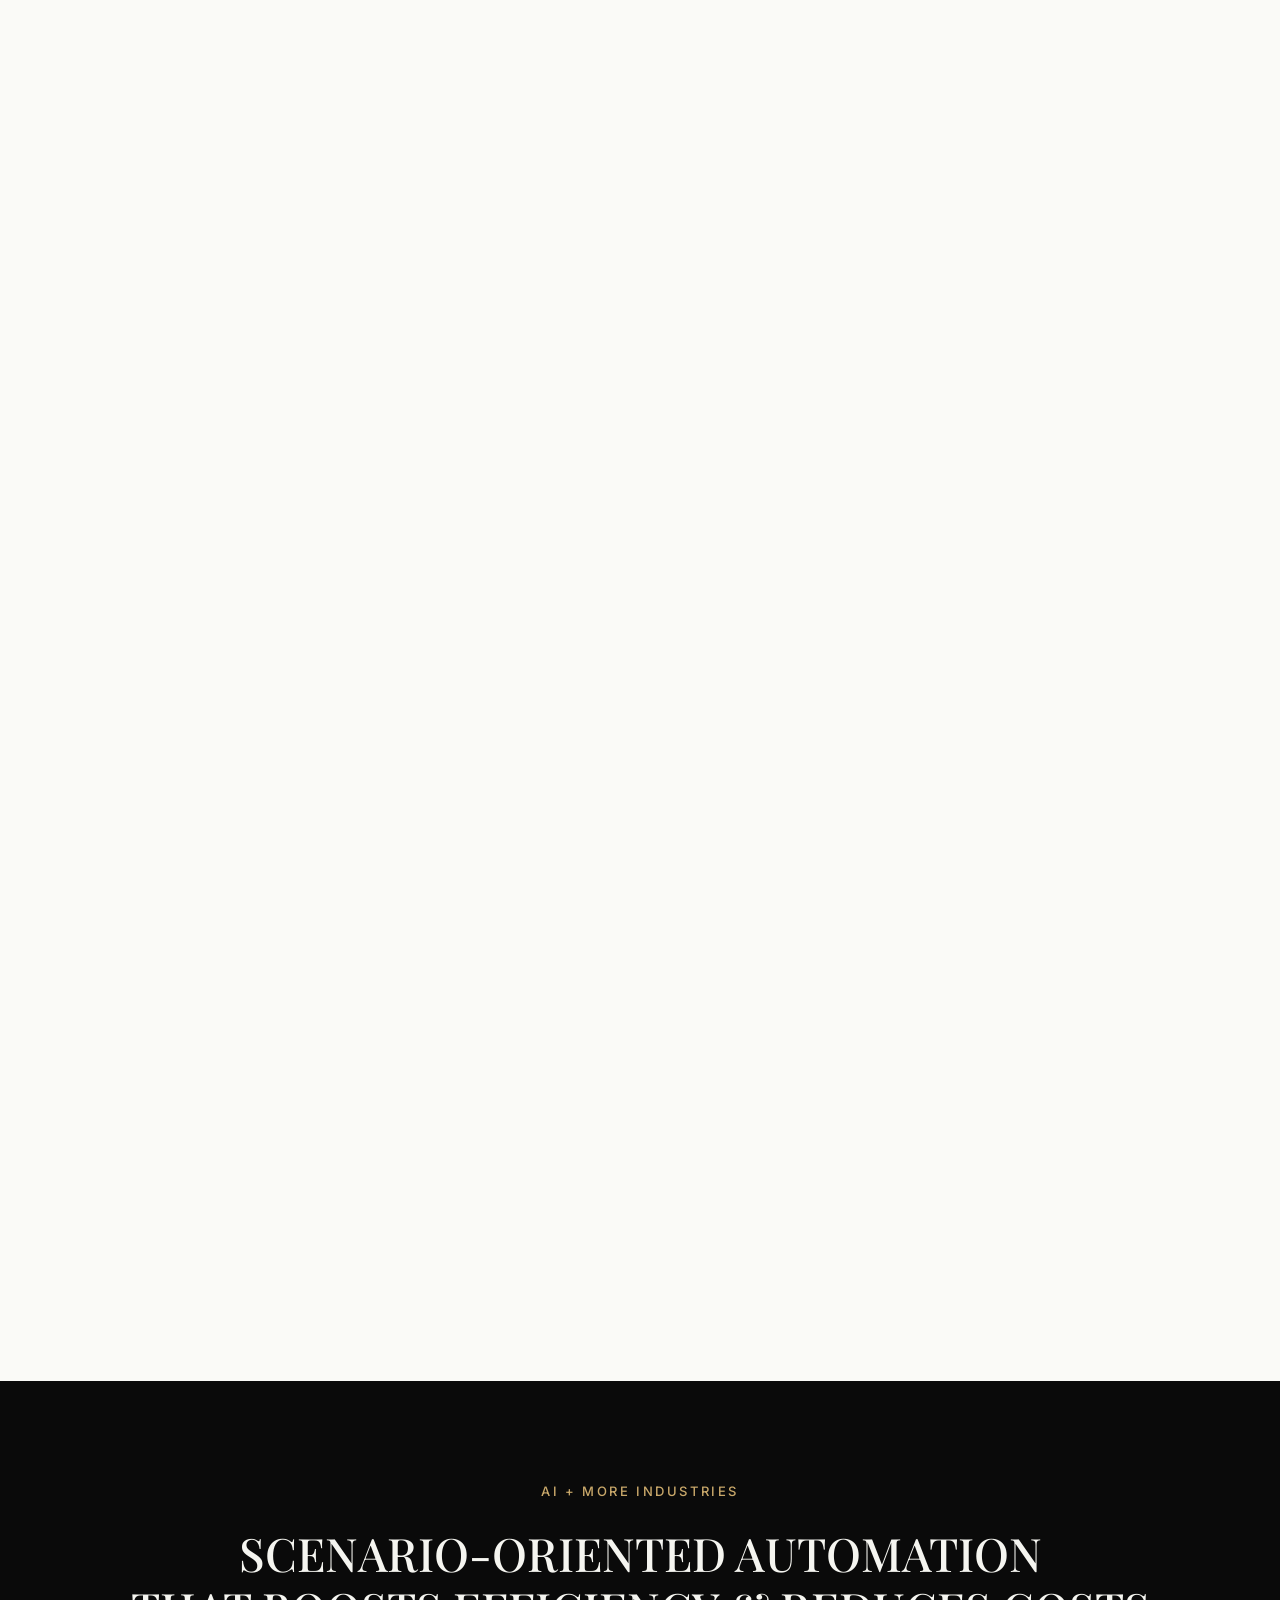
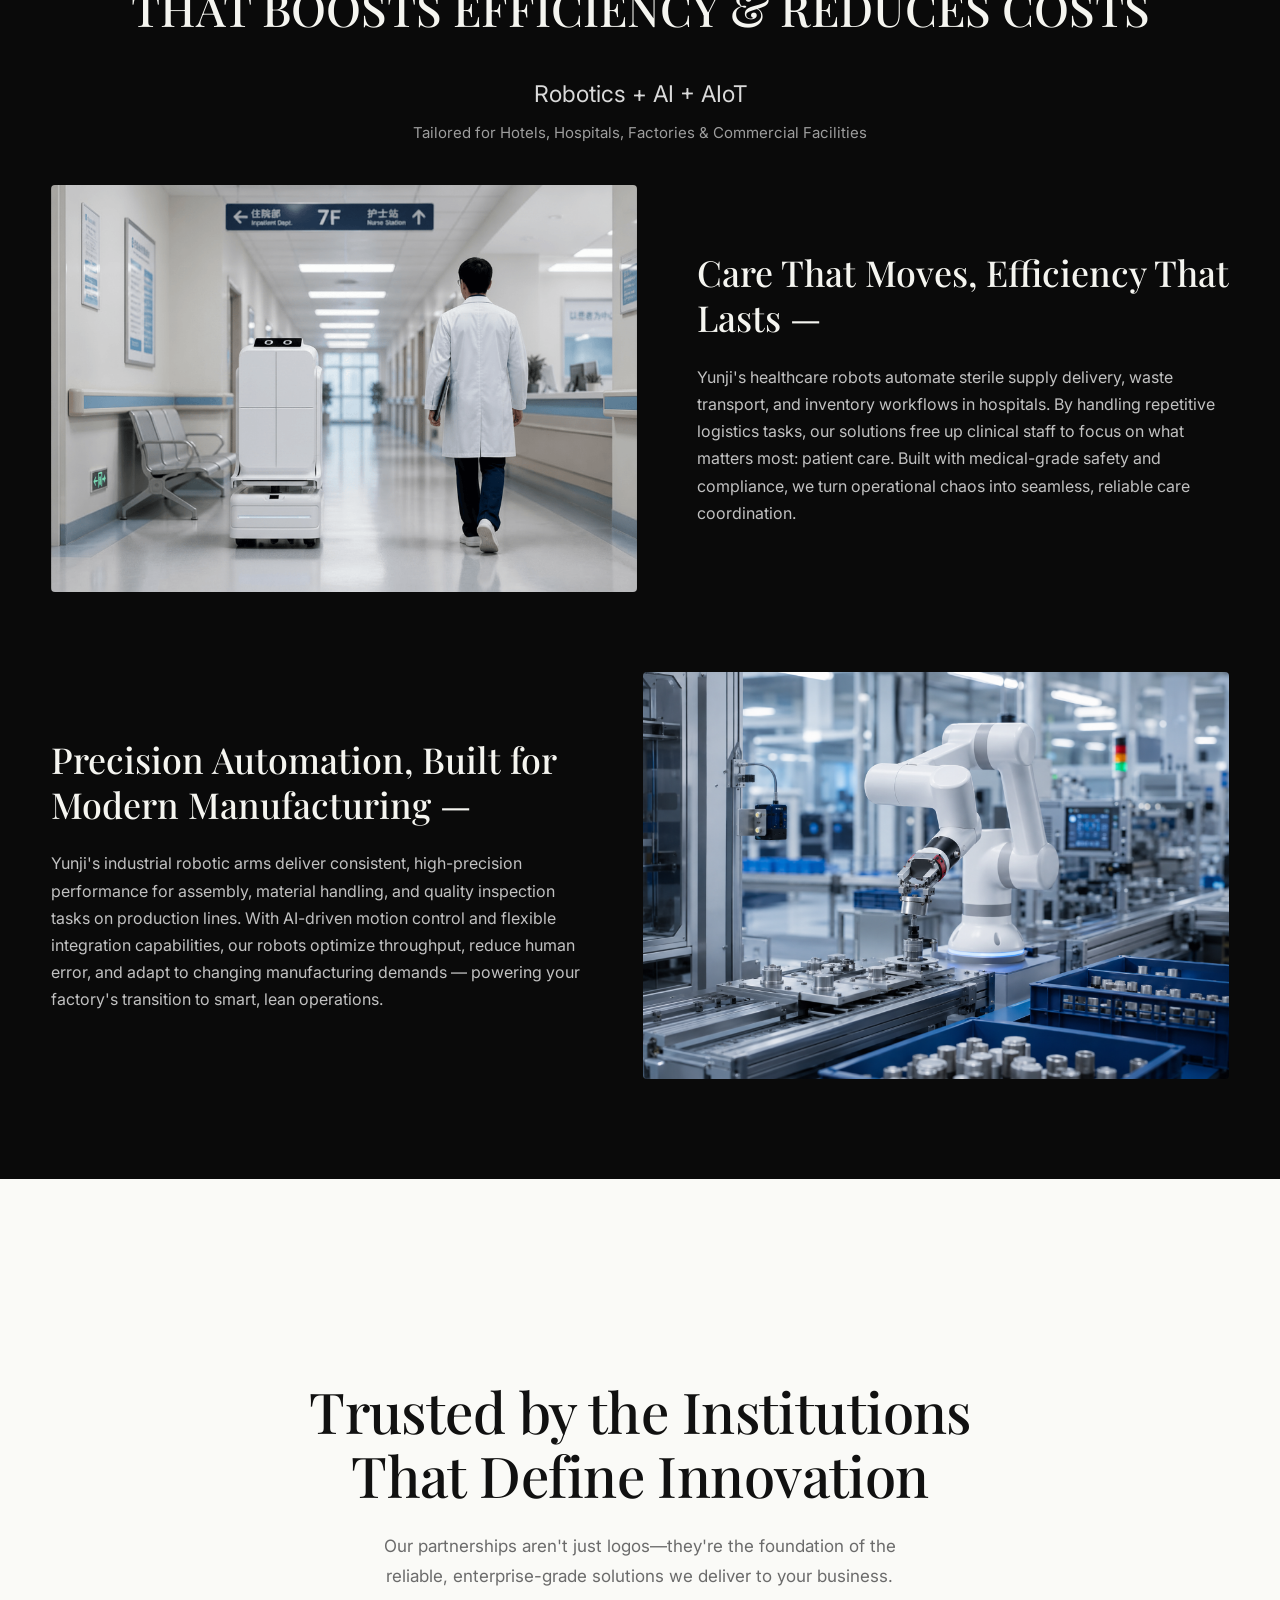
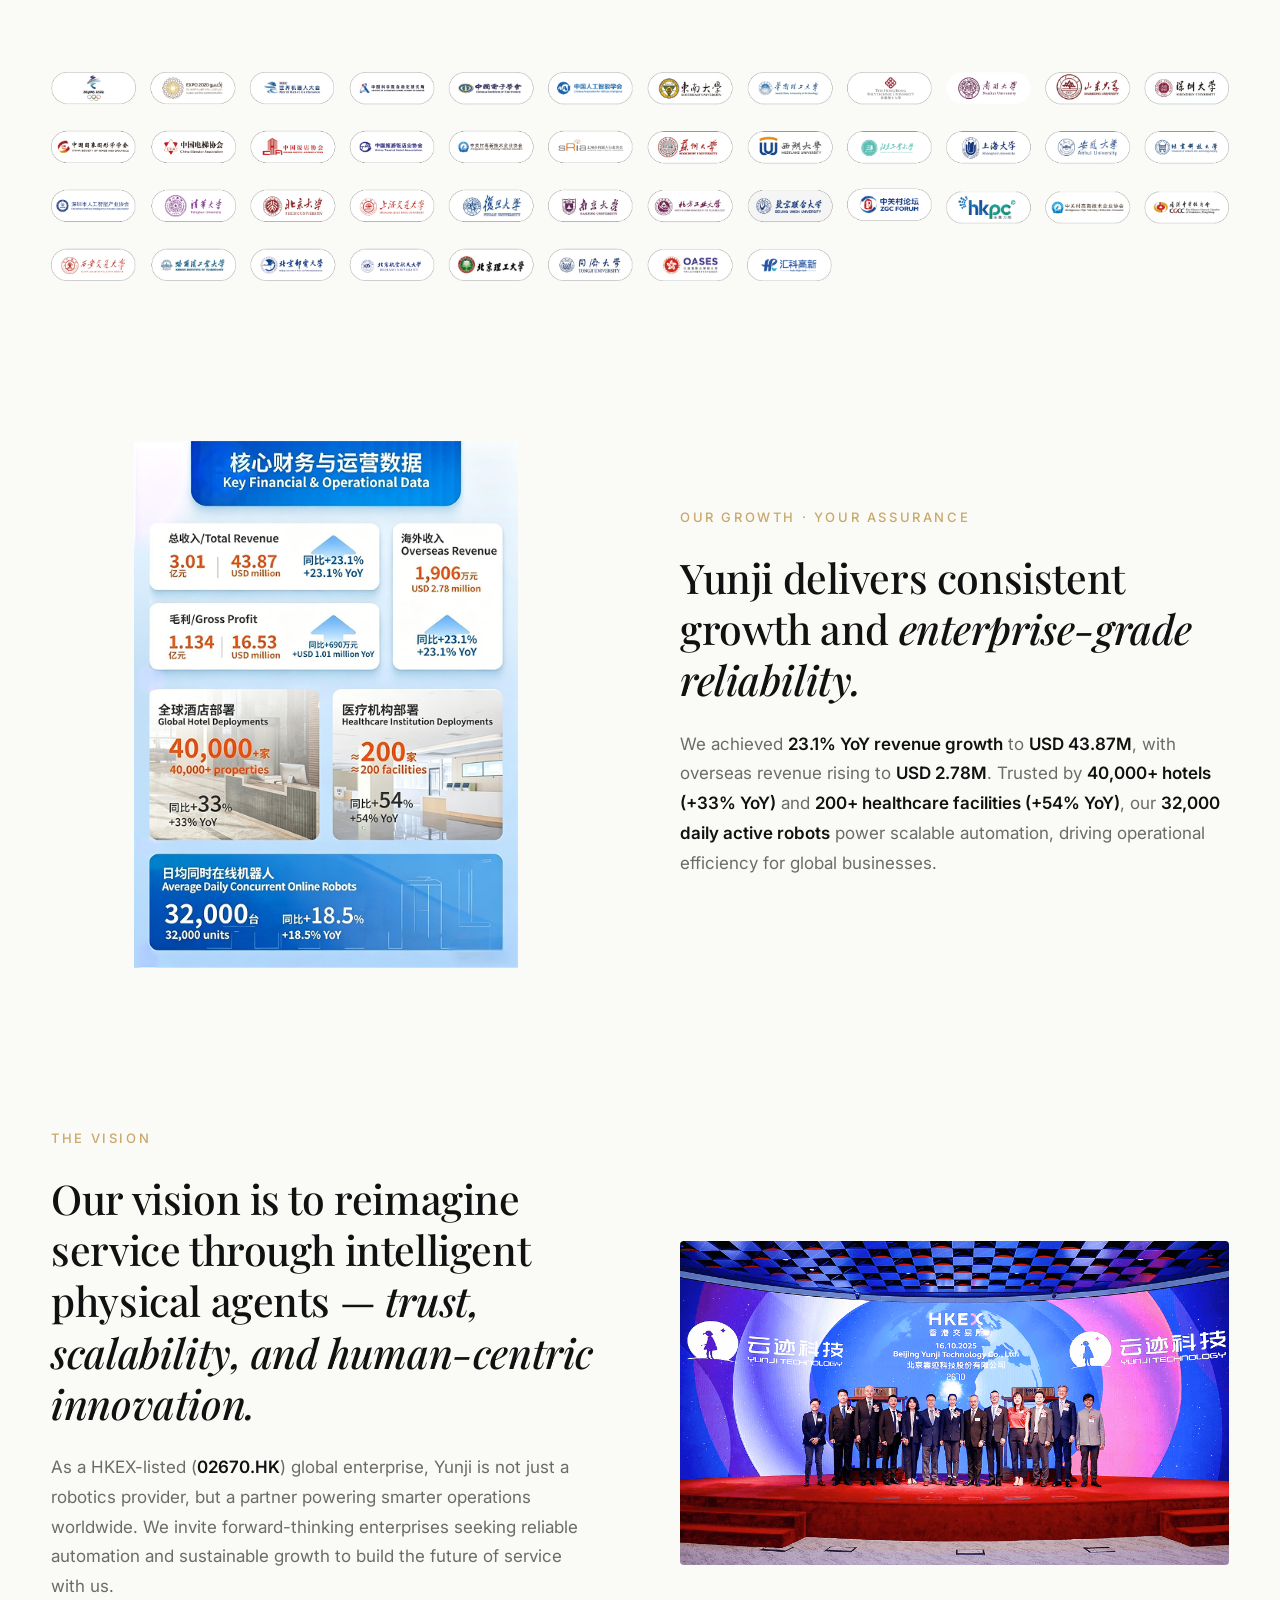
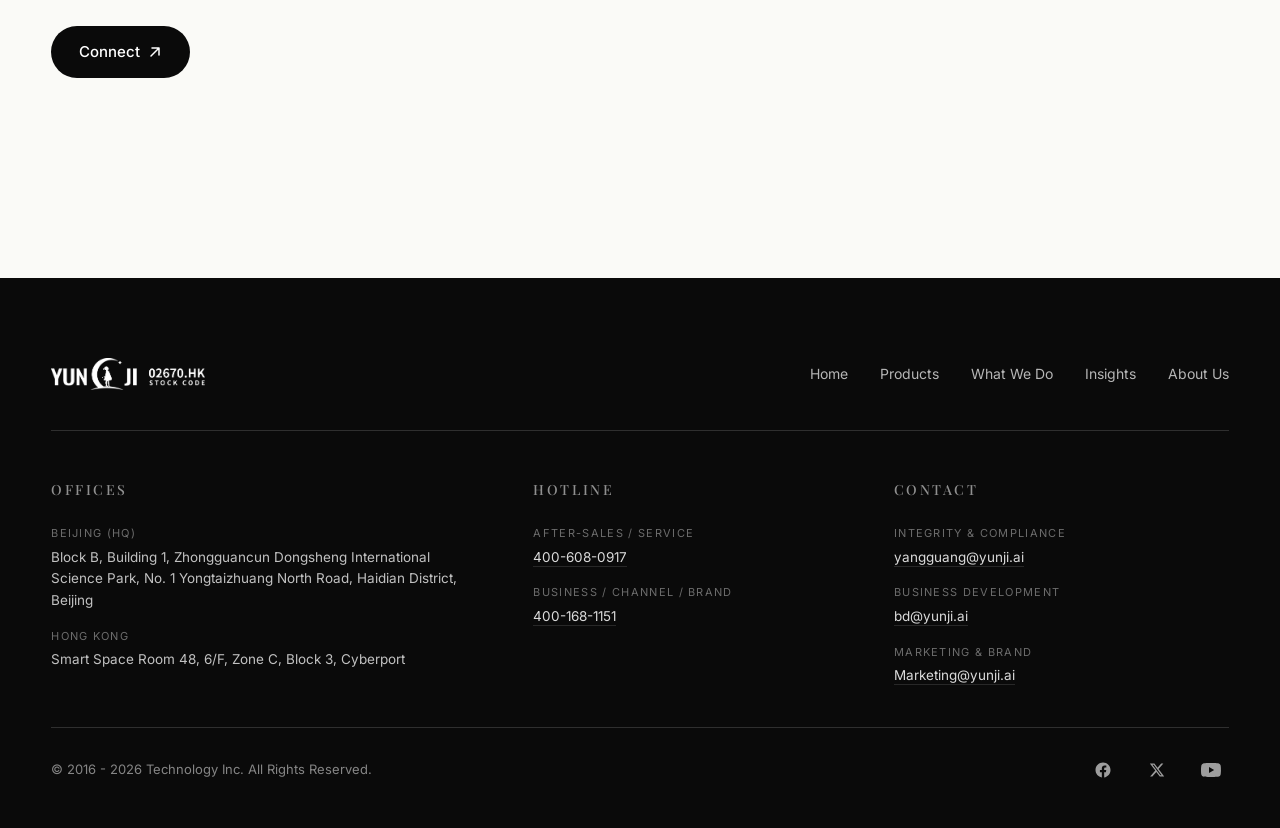
==== commit 29627456: "5.18" ====
--- a/index.html
+++ b/index.html
@@ -20,6 +20,7 @@
     </a>
     <nav class="nav__menu">
       <a class="nav__link" href="#home"><span data-i18n="nav.home">Home</span><span class="nav__link-hover" data-i18n="nav.home">Home</span></a>
+      <a class="nav__link nav__link--dropdown" href="#"><span data-i18n="nav.product">Products</span><span class="nav__link-hover" data-i18n="nav.product">Products</span></a>
       <a class="nav__link" href="#what-we-do"><span data-i18n="nav.what">What We Do</span><span class="nav__link-hover" data-i18n="nav.what">What We Do</span></a>
       <a class="nav__link" href="#insights"><span data-i18n="nav.insights">Insights</span><span class="nav__link-hover" data-i18n="nav.insights">Insights</span></a>
       <a class="nav__link" href="#about"><span data-i18n="nav.about">About Us</span><span class="nav__link-hover" data-i18n="nav.about">About Us</span></a>
@@ -36,6 +37,62 @@
           <path d="M3 11L11 3M11 3H4M11 3V10" stroke="currentColor" stroke-width="1.5" stroke-linecap="round" stroke-linejoin="round"/>
         </svg>
       </a>
+    </div>
+  </div>
+
+  <!-- Products Dropdown -->
+  <div class="nav__dropdown">
+    <div class="nav__dropdown-inner">
+      <div class="nav__dropdown-grid">
+        <a class="nav__dropdown-card" href="products/up.html">
+          <div class="nav__dropdown-card__img">
+            <img src="assets/dropdown-up.png" data-i18n-src='{"en":"assets/dropdown-up.png","zh":"assets/dropdown-up.png"}' alt="Composite Polymorphic Robot - UP" />
+          </div>
+          <span class="nav__dropdown-card__label" data-i18n="product.up.label">Composite Polymorphic Robot - UP</span>
+        </a>
+        <a class="nav__dropdown-card" href="#insights">
+          <div class="nav__dropdown-card__img">
+            <img src="assets/dropdown-vending.png" data-i18n-src='{"en":"assets/dropdown-vending.png","zh":"assets/dropdown-vending.png"}' alt="Smart Vending Machine Y-Cook" />
+          </div>
+          <span class="nav__dropdown-card__label" data-i18n="product.vending.label">Smart Vending Machine Y-Cook</span>
+        </a>
+        <a class="nav__dropdown-card" href="#insights">
+          <div class="nav__dropdown-card__img">
+            <img src="assets/dropdown-noodle.png" data-i18n-src='{"en":"assets/dropdown-noodle.png","zh":"assets/dropdown-noodle.png"}' alt="Smart Noodle Cooking Robot" />
+          </div>
+          <span class="nav__dropdown-card__label" data-i18n="product.noodle.label">Smart Noodle Cooking Robot</span>
+        </a>
+        <a class="nav__dropdown-card" href="#insights">
+          <div class="nav__dropdown-card__img">
+            <img src="assets/dropdown-stirfry.png" data-i18n-src='{"en":"assets/dropdown-stirfry.png","zh":"assets/dropdown-stirfry.png"}' alt="Intelligent Stir-Fry Robot" />
+          </div>
+          <span class="nav__dropdown-card__label" data-i18n="product.stirfry.label">Intelligent Stir-Fry Robot</span>
+        </a>
+        <a class="nav__dropdown-card" href="#insights">
+          <div class="nav__dropdown-card__img">
+            <img src="assets/dropdown-hdos-en.png" data-i18n-src='{"en":"assets/dropdown-hdos-en.png","zh":"assets/dropdown-hdos-zh.png"}' alt="Trustworthy Agent HDOS" />
+          </div>
+          <span class="nav__dropdown-card__label" data-i18n="product.hdos.label">Trustworthy Agent HDOS</span>
+        </a>
+        <a class="nav__dropdown-card" href="#insights">
+          <div class="nav__dropdown-card__img">
+            <img src="assets/dropdown-factory-en.png" data-i18n-src='{"en":"assets/dropdown-factory-en.png","zh":"assets/dropdown-factory-zh.png"}' alt="AI + Factory Smart Logistics Solution" />
+          </div>
+          <span class="nav__dropdown-card__label" data-i18n="product.factory.label">AI + Factory Smart Logistics Solution</span>
+        </a>
+        <a class="nav__dropdown-card" href="#insights">
+          <div class="nav__dropdown-card__img">
+            <img src="assets/dropdown-hospital-en.png" data-i18n-src='{"en":"assets/dropdown-hospital-en.png","zh":"assets/dropdown-hospital-zh.png"}' alt="AI + Hospital Smart Logistics Solution" />
+          </div>
+          <span class="nav__dropdown-card__label" data-i18n="product.hospital.label">AI + Hospital Smart Logistics Solution</span>
+        </a>
+        <a class="nav__dropdown-card" href="#insights">
+          <div class="nav__dropdown-card__img">
+            <img src="assets/dropdown-retail-en.png" data-i18n-src='{"en":"assets/dropdown-retail-en.png","zh":"assets/dropdown-retail-zh.png"}' alt="AI + Retail Application Solutions" />
+          </div>
+          <span class="nav__dropdown-card__label" data-i18n="product.retail.label">AI + Retail Application Solutions</span>
+        </a>
+      </div>
     </div>
   </div>
 </header>
@@ -293,6 +350,7 @@
       </a>
       <nav class="footer__nav">
         <a href="#home" data-i18n="nav.home">Home</a>
+        <a href="#product" data-i18n="nav.product">Products</a>
         <a href="#what-we-do" data-i18n="nav.what">What We Do</a>
         <a href="#insights" data-i18n="nav.insights">Insights</a>
         <a href="#about" data-i18n="nav.about">About Us</a>
--- a/css/style.css
+++ b/css/style.css
@@ -38,9 +38,11 @@
 .nav {
   position: fixed; top: 0; left: 0; right: 0; z-index: 100;
   padding: 24px var(--pad-x);
-  transition: background .3s ease, backdrop-filter .3s ease;
-}
-.nav.is-scrolled {
+  transition: background .3s ease, backdrop-filter .3s ease, padding .3s ease;
+}
+.nav.is-scrolled,
+.nav.is-dropdown-open,
+.nav:hover {
   background: #fff;
   backdrop-filter: none;
   -webkit-backdrop-filter: none;
@@ -48,13 +50,21 @@
   padding-bottom: 16px;
   box-shadow: 0 1px 0 rgba(0,0,0,0.06);
 }
-.nav.is-scrolled .nav__logo img { filter: none; }
-.nav.is-scrolled .nav__link { color: var(--c-text); }
-.nav.is-scrolled .nav__cta {
+.nav.is-scrolled .nav__logo img,
+.nav.is-dropdown-open .nav__logo img,
+.nav:hover .nav__logo img { filter: none; }
+.nav.is-scrolled .nav__link,
+.nav.is-dropdown-open .nav__link,
+.nav:hover .nav__link { color: var(--c-text); }
+.nav.is-scrolled .nav__cta,
+.nav.is-dropdown-open .nav__cta,
+.nav:hover .nav__cta {
   color: var(--c-text);
   border-color: rgba(0,0,0,0.25);
 }
-.nav.is-scrolled .nav__cta:hover {
+.nav.is-scrolled .nav__cta:hover,
+.nav.is-dropdown-open .nav__cta:hover,
+.nav:hover .nav__cta:hover {
   background: var(--c-bg-dark);
   color: #fff;
   border-color: var(--c-bg-dark);
@@ -109,6 +119,8 @@
   border: 1px solid rgba(255,255,255,0.4);
   border-radius: 999px;
   transition: background .2s ease, border-color .2s ease;
+  white-space: nowrap;
+  flex-shrink: 0;
 }
 .nav__cta:hover { background: rgba(255,255,255,0.1); border-color: #fff; }
 
@@ -143,14 +155,105 @@
 .nav__lang-divider { opacity: .45; }
 .nav__lang-other { opacity: .65; }
 
-.nav.is-scrolled .nav__lang {
+.nav.is-scrolled .nav__lang,
+.nav.is-dropdown-open .nav__lang,
+.nav:hover .nav__lang {
   color: var(--c-text);
   border-color: rgba(0,0,0,0.25);
 }
-.nav.is-scrolled .nav__lang:hover {
+.nav.is-scrolled .nav__lang:hover,
+.nav.is-dropdown-open .nav__lang:hover,
+.nav:hover .nav__lang:hover {
   background: var(--c-bg-dark);
   color: #fff;
   border-color: var(--c-bg-dark);
+}
+
+/* =========== NAV DROPDOWN (Apple-style) =========== */
+.nav__dropdown {
+  position: absolute;
+  top: 100%;
+  left: 0;
+  right: 0;
+  background: #fff;
+  opacity: 0;
+  visibility: hidden;
+  transform: translateY(-12px);
+  transition: opacity .35s ease, transform .35s ease, visibility .35s ease;
+  z-index: 99;
+  border-top: 1px solid var(--c-line);
+}
+.nav.is-dropdown-open .nav__dropdown {
+  opacity: 1;
+  visibility: visible;
+  transform: translateY(0);
+}
+.nav__dropdown-inner {
+  max-width: var(--maxw);
+  margin: 0 auto;
+  padding: 44px var(--pad-x) 52px;
+}
+.nav__dropdown-grid {
+  display: grid;
+  grid-template-columns: repeat(4, 1fr);
+  gap: 24px;
+}
+.nav__dropdown-card {
+  display: block;
+  text-align: center;
+  color: var(--c-text);
+  transition: opacity .25s ease;
+}
+.nav__dropdown-card:hover {
+  opacity: .85;
+}
+.nav__dropdown-card__img {
+  aspect-ratio: 16 / 10;
+  border-radius: 14px;
+  overflow: hidden;
+  margin-bottom: 14px;
+  background: rgba(0,0,0,0.04);
+}
+.nav__dropdown-card__img img {
+  width: 100%;
+  height: 100%;
+  object-fit: cover;
+  transition: transform .5s cubic-bezier(.2,.7,.2,1);
+}
+.nav__dropdown-card:hover .nav__dropdown-card__img img {
+  transform: scale(1.05);
+}
+.nav__dropdown-card__label {
+  display: inline-block;
+  font-size: 11px;
+  font-weight: 600;
+  letter-spacing: .06em;
+  text-transform: uppercase;
+  color: var(--c-text);
+  background: rgba(0,0,0,0.05);
+  padding: 8px 14px;
+  border-radius: 999px;
+  margin: 0;
+  line-height: 1.3;
+  transition: background .2s ease, color .2s ease;
+}
+.nav__dropdown-card:hover .nav__dropdown-card__label {
+  background: var(--c-accent);
+  color: #fff;
+}
+@media (max-width: 900px) {
+  .nav__dropdown-grid {
+    grid-template-columns: repeat(2, 1fr);
+    gap: 20px;
+  }
+  .nav__dropdown-inner {
+    padding: 28px var(--pad-x) 32px;
+  }
+}
+@media (max-width: 520px) {
+  .nav__dropdown-grid {
+    grid-template-columns: 1fr;
+  }
 }
 
 /* =========== HERO =========== */
@@ -971,3 +1074,438 @@
   color: var(--c-bg-dark);
   border-color: #fff;
 }
+
+/* ===========================================================
+   PRODUCT PAGES
+   =========================================================== */
+
+/* ---------- Asset Placeholders ---------- */
+.asset-placeholder {
+  width: 100%;
+  height: 100%;
+  background: #e0e0e0;
+  display: flex;
+  align-items: center;
+  justify-content: center;
+  text-align: center;
+  color: #555;
+  font-size: 13px;
+  line-height: 1.6;
+  border-radius: inherit;
+}
+.asset-placeholder--dark {
+  background: #444;
+  color: #ccc;
+}
+.asset-placeholder--video {
+  min-height: 480px;
+}
+.asset-placeholder--icon {
+  min-height: 80px;
+  border-radius: 12px;
+}
+.asset-placeholder__title {
+  font-weight: 700;
+  font-size: 12px;
+  text-transform: uppercase;
+  letter-spacing: .08em;
+  margin: 0 0 6px;
+  color: inherit;
+}
+.asset-placeholder__body p {
+  margin: 0 0 4px;
+}
+.asset-placeholder__body p:last-child {
+  margin-bottom: 0;
+}
+
+/* ---------- Product Hero ---------- */
+.product-hero {
+  position: relative;
+  min-height: 80vh;
+  overflow: hidden;
+  color: #fff;
+  display: flex;
+  align-items: center;
+}
+.product-hero__media {
+  position: absolute;
+  inset: 0;
+  z-index: 0;
+}
+.product-hero__media .asset-placeholder {
+  border-radius: 0;
+  min-height: 80vh;
+}
+.product-hero__overlay {
+  position: absolute;
+  inset: 0;
+  background: linear-gradient(180deg, rgba(0,0,0,0.35) 0%, rgba(0,0,0,0.55) 100%);
+  z-index: 1;
+}
+.product-hero__inner {
+  position: relative;
+  z-index: 2;
+  width: 100%;
+  max-width: var(--maxw);
+  margin: 0 auto;
+  padding: 140px var(--pad-x) 80px;
+}
+.product-hero__eyebrow {
+  font-size: 13px;
+  font-weight: 700;
+  letter-spacing: .15em;
+  text-transform: uppercase;
+  margin: 0 0 20px;
+  opacity: 1;
+  color: #fff;
+  text-shadow: 0 1px 10px rgba(0,0,0,0.45);
+}
+.product-hero__title {
+  font-family: var(--ff-serif);
+  font-size: clamp(36px, 5vw, 72px);
+  font-weight: 500;
+  line-height: 1.1;
+  letter-spacing: -0.01em;
+  margin: 0 0 24px;
+  max-width: 900px;
+}
+.product-hero__subtitle {
+  font-size: 17px;
+  line-height: 1.6;
+  max-width: 560px;
+  margin: 0 0 36px;
+  opacity: .9;
+}
+.product-hero__cta {
+  display: inline-flex;
+  align-items: center;
+  gap: 10px;
+  padding: 14px 28px;
+  background: #fff;
+  color: var(--c-bg-dark);
+  border-radius: 999px;
+  font-weight: 500;
+  font-size: 15px;
+  transition: transform .2s ease, box-shadow .2s ease;
+}
+.product-hero__cta:hover {
+  transform: translateY(-2px);
+  box-shadow: 0 12px 28px rgba(0,0,0,.25);
+}
+
+/* ---------- Product Highlights ---------- */
+.product-highlights {
+  padding: 120px var(--pad-x);
+  background: var(--c-bg);
+}
+.product-highlights__inner {
+  max-width: var(--maxw);
+  margin: 0 auto;
+}
+.product-highlights__eyebrow {
+  font-size: 13px;
+  font-weight: 500;
+  letter-spacing: .2em;
+  text-transform: uppercase;
+  color: var(--c-accent);
+  margin: 0 0 20px;
+  text-align: center;
+}
+.product-highlights__title {
+  font-family: var(--ff-serif);
+  font-size: clamp(28px, 3.6vw, 52px);
+  font-weight: 500;
+  line-height: 1.2;
+  margin: 0 auto 64px;
+  max-width: 800px;
+  text-align: center;
+}
+.product-highlights__grid {
+  display: grid;
+  grid-template-columns: repeat(3, 1fr);
+  gap: 40px 32px;
+}
+.highlight-card {
+  text-align: center;
+}
+.highlight-card__icon {
+  width: 80px;
+  height: 80px;
+  margin: 0 auto 20px;
+  border-radius: 16px;
+  overflow: hidden;
+}
+.highlight-card__title {
+  font-size: 17px;
+  font-weight: 600;
+  margin: 0 0 8px;
+  letter-spacing: .01em;
+}
+.highlight-card__copy {
+  font-size: 14px;
+  line-height: 1.6;
+  color: var(--c-text-muted);
+  margin: 0;
+}
+
+/* ---------- Product Detail Blocks ---------- */
+.product-detail {
+  padding: 100px var(--pad-x);
+  background: var(--c-bg-dark);
+  color: var(--c-text-light);
+}
+.product-detail__inner {
+  max-width: var(--maxw);
+  margin: 0 auto;
+  display: flex;
+  flex-direction: column;
+  gap: 100px;
+}
+.detail-block {
+  display: grid;
+  grid-template-columns: 1fr 1fr;
+  gap: 80px;
+  align-items: center;
+}
+.detail-block--reverse .detail-block__copy { order: 2; }
+.detail-block--reverse .detail-block__media { order: 1; }
+.detail-block__eyebrow {
+  font-size: 13px;
+  font-weight: 500;
+  letter-spacing: .2em;
+  text-transform: uppercase;
+  color: var(--c-accent);
+  margin: 0 0 16px;
+}
+.detail-block__title {
+  font-family: var(--ff-serif);
+  font-size: clamp(24px, 2.8vw, 40px);
+  font-weight: 500;
+  line-height: 1.25;
+  margin: 0 0 20px;
+}
+.detail-block__text {
+  font-size: 16px;
+  line-height: 1.7;
+  color: rgba(255,255,255,0.75);
+  margin: 0 0 24px;
+}
+.detail-block__specs {
+  list-style: none;
+  padding: 0;
+  margin: 0;
+  display: flex;
+  flex-direction: column;
+  gap: 10px;
+}
+.detail-block__specs li {
+  font-size: 14px;
+  color: rgba(255,255,255,0.7);
+  padding-left: 16px;
+  position: relative;
+}
+.detail-block__specs li::before {
+  content: '';
+  position: absolute;
+  left: 0;
+  top: 10px;
+  width: 6px;
+  height: 6px;
+  border-radius: 50%;
+  background: var(--c-accent);
+}
+.detail-block__specs li strong {
+  color: rgba(255,255,255,0.9);
+  font-weight: 600;
+}
+.detail-block__media {
+  border-radius: 16px;
+  overflow: hidden;
+  min-height: 360px;
+}
+
+/* ---------- Product Scenarios ---------- */
+.product-scenarios {
+  padding: 120px var(--pad-x);
+  background: var(--c-bg);
+}
+.product-scenarios__inner {
+  max-width: var(--maxw);
+  margin: 0 auto;
+}
+.product-scenarios__eyebrow {
+  font-size: 13px;
+  font-weight: 500;
+  letter-spacing: .2em;
+  text-transform: uppercase;
+  color: var(--c-accent);
+  margin: 0 0 20px;
+  text-align: center;
+}
+.product-scenarios__title {
+  font-family: var(--ff-serif);
+  font-size: clamp(28px, 3.6vw, 52px);
+  font-weight: 500;
+  line-height: 1.2;
+  margin: 0 auto 64px;
+  max-width: 800px;
+  text-align: center;
+}
+.product-scenarios__grid {
+  display: grid;
+  grid-template-columns: repeat(4, 1fr);
+  gap: 24px;
+}
+.scenario-card {
+  display: block;
+  border-radius: 16px;
+  overflow: hidden;
+  background: #fff;
+  box-shadow: 0 4px 20px rgba(0,0,0,0.06);
+  transition: transform .3s ease, box-shadow .3s ease;
+}
+.scenario-card:hover {
+  transform: translateY(-4px);
+  box-shadow: 0 12px 32px rgba(0,0,0,0.1);
+}
+.scenario-card__media {
+  aspect-ratio: 4 / 3;
+  overflow: hidden;
+}
+.scenario-card__body {
+  padding: 24px;
+}
+.scenario-card__body h3 {
+  font-size: 17px;
+  font-weight: 600;
+  margin: 0 0 8px;
+}
+.scenario-card__body p {
+  font-size: 14px;
+  line-height: 1.55;
+  color: var(--c-text-muted);
+  margin: 0;
+}
+
+/* ---------- Product Specs ---------- */
+.product-specs {
+  padding: 100px var(--pad-x);
+  background: var(--c-bg-dark);
+  color: var(--c-text-light);
+}
+.product-specs__inner {
+  max-width: 900px;
+  margin: 0 auto;
+}
+.product-specs__eyebrow {
+  font-size: 13px;
+  font-weight: 500;
+  letter-spacing: .2em;
+  text-transform: uppercase;
+  color: var(--c-accent);
+  margin: 0 0 20px;
+  text-align: center;
+}
+.product-specs__title {
+  font-family: var(--ff-serif);
+  font-size: clamp(28px, 3.6vw, 52px);
+  font-weight: 500;
+  line-height: 1.2;
+  margin: 0 auto 56px;
+  text-align: center;
+}
+.specs-table-wrap {
+  border-radius: 16px;
+  overflow: hidden;
+  border: 1px solid var(--c-line-light);
+}
+.specs-table {
+  width: 100%;
+  border-collapse: collapse;
+  font-size: 15px;
+}
+.specs-table th,
+.specs-table td {
+  padding: 16px 24px;
+  text-align: left;
+  border-bottom: 1px solid var(--c-line-light);
+}
+.specs-table th {
+  width: 40%;
+  font-weight: 500;
+  color: rgba(255,255,255,0.6);
+  background: rgba(255,255,255,0.03);
+}
+.specs-table td {
+  color: rgba(255,255,255,0.9);
+  font-weight: 400;
+}
+.specs-table tr:last-child th,
+.specs-table tr:last-child td {
+  border-bottom: none;
+}
+
+/* ---------- Product CTA ---------- */
+.product-cta {
+  padding: 120px var(--pad-x);
+  background: var(--c-bg);
+  text-align: center;
+}
+.product-cta__inner {
+  max-width: 640px;
+  margin: 0 auto;
+}
+.product-cta__title {
+  font-family: var(--ff-serif);
+  font-size: clamp(28px, 3.6vw, 48px);
+  font-weight: 500;
+  line-height: 1.2;
+  margin: 0 0 20px;
+}
+.product-cta__text {
+  font-size: 17px;
+  line-height: 1.7;
+  color: var(--c-text-muted);
+  margin: 0 0 36px;
+}
+
+@media (max-width: 900px) {
+  .product-highlights__grid {
+    grid-template-columns: repeat(2, 1fr);
+  }
+  .product-scenarios__grid {
+    grid-template-columns: repeat(2, 1fr);
+  }
+  .detail-block,
+  .detail-block--reverse {
+    grid-template-columns: 1fr;
+    gap: 32px;
+  }
+  .detail-block--reverse .detail-block__copy,
+  .detail-block--reverse .detail-block__media {
+    order: 0;
+  }
+  .product-hero__inner {
+    padding-top: 120px;
+    padding-bottom: 60px;
+  }
+}
+@media (max-width: 520px) {
+  .nav__inner { gap: 16px; }
+  .nav__logo img { height: 36px; }
+  .nav__actions { gap: 8px; }
+  .nav__lang { padding: 0 12px; font-size: 13px; }
+  .nav__cta { padding: 0 14px; font-size: 13px; }
+  .product-highlights__grid {
+    grid-template-columns: 1fr;
+  }
+  .product-scenarios__grid {
+    grid-template-columns: 1fr;
+  }
+  .specs-table th,
+  .specs-table td {
+    padding: 12px 16px;
+    font-size: 13px;
+  }
+}
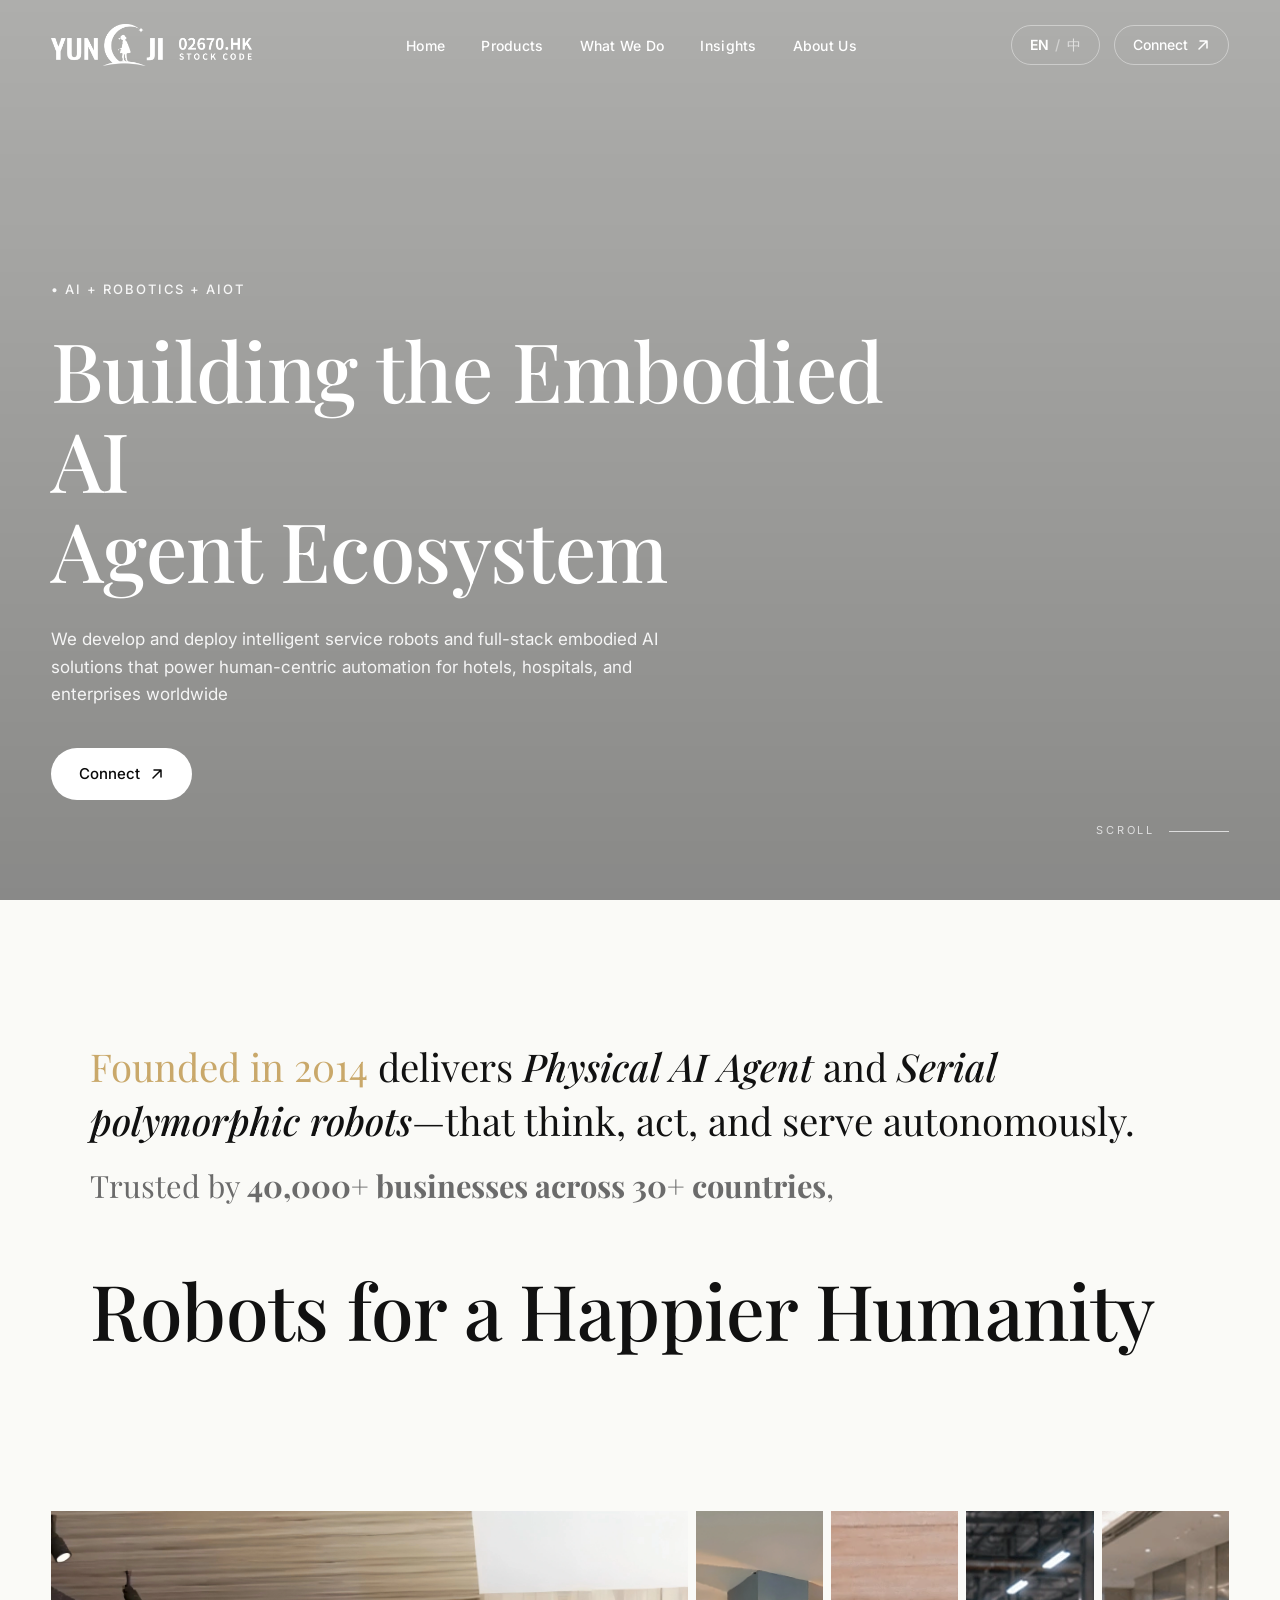
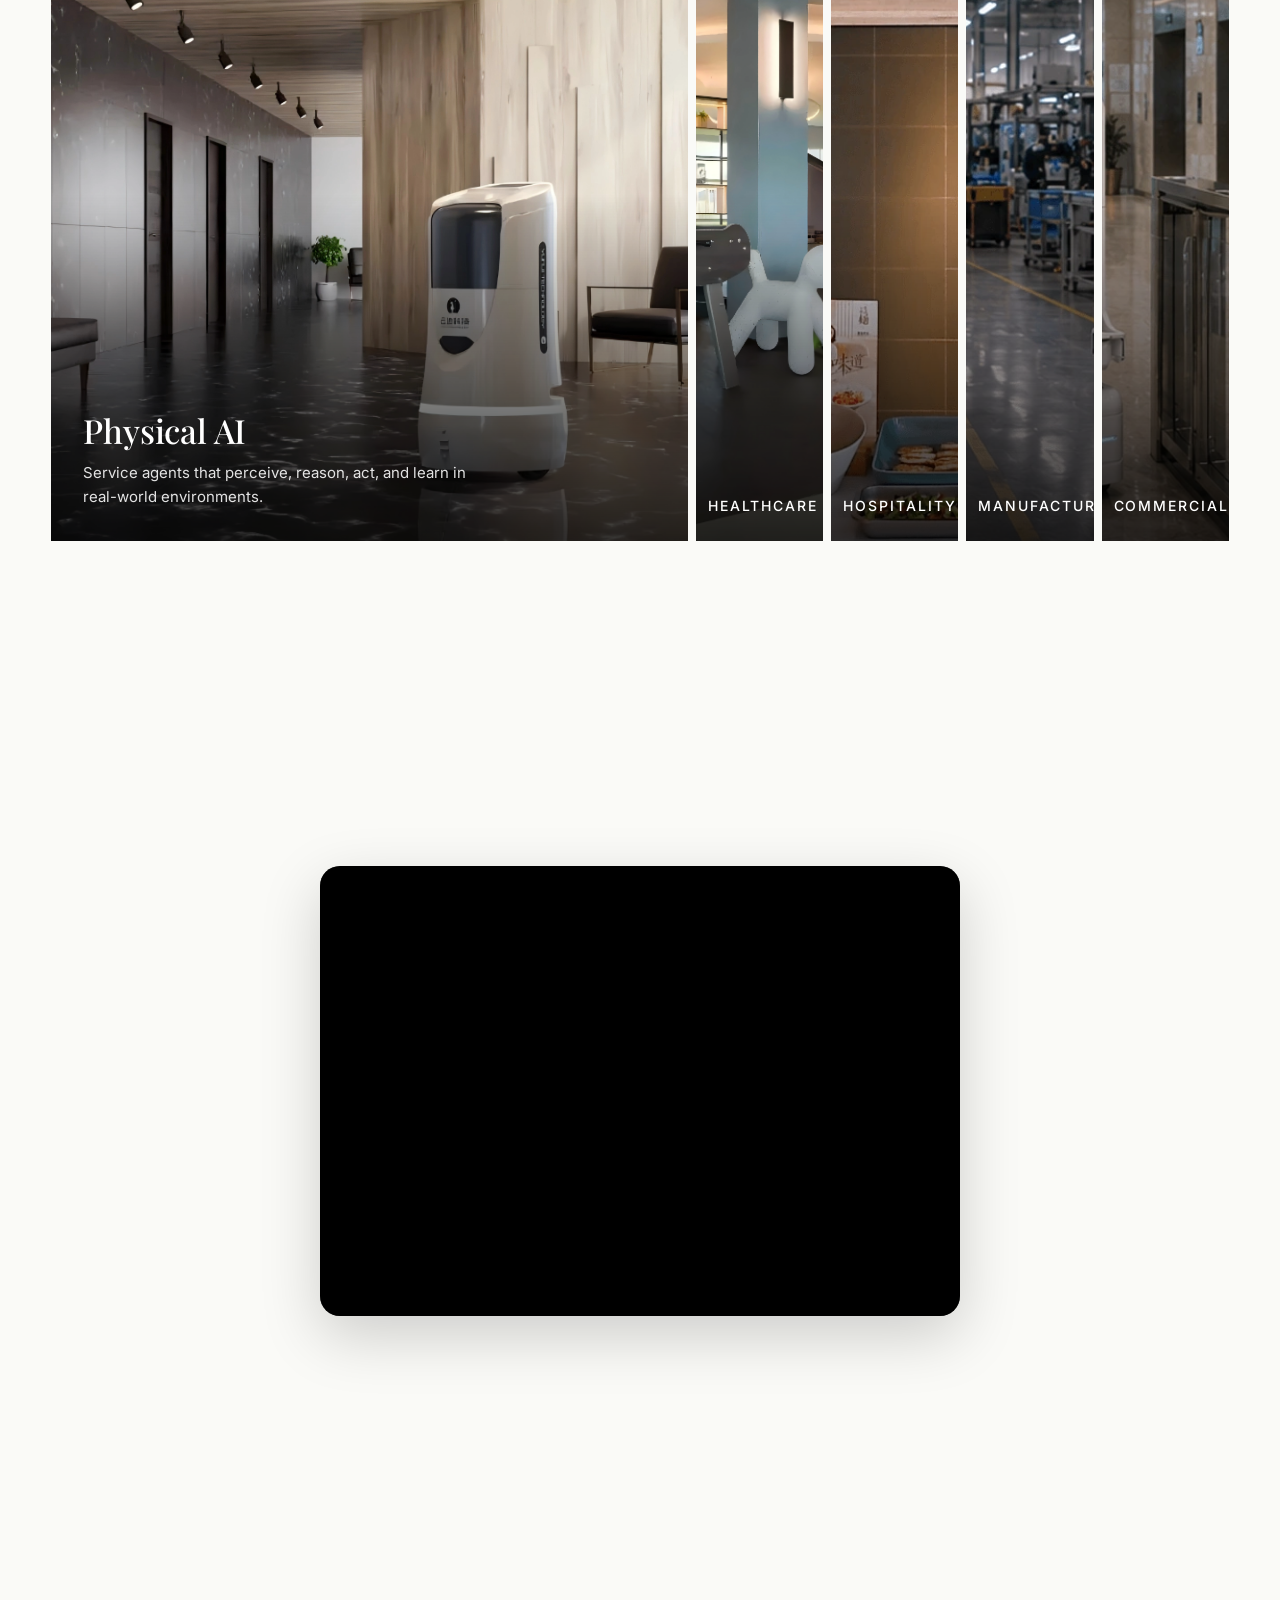
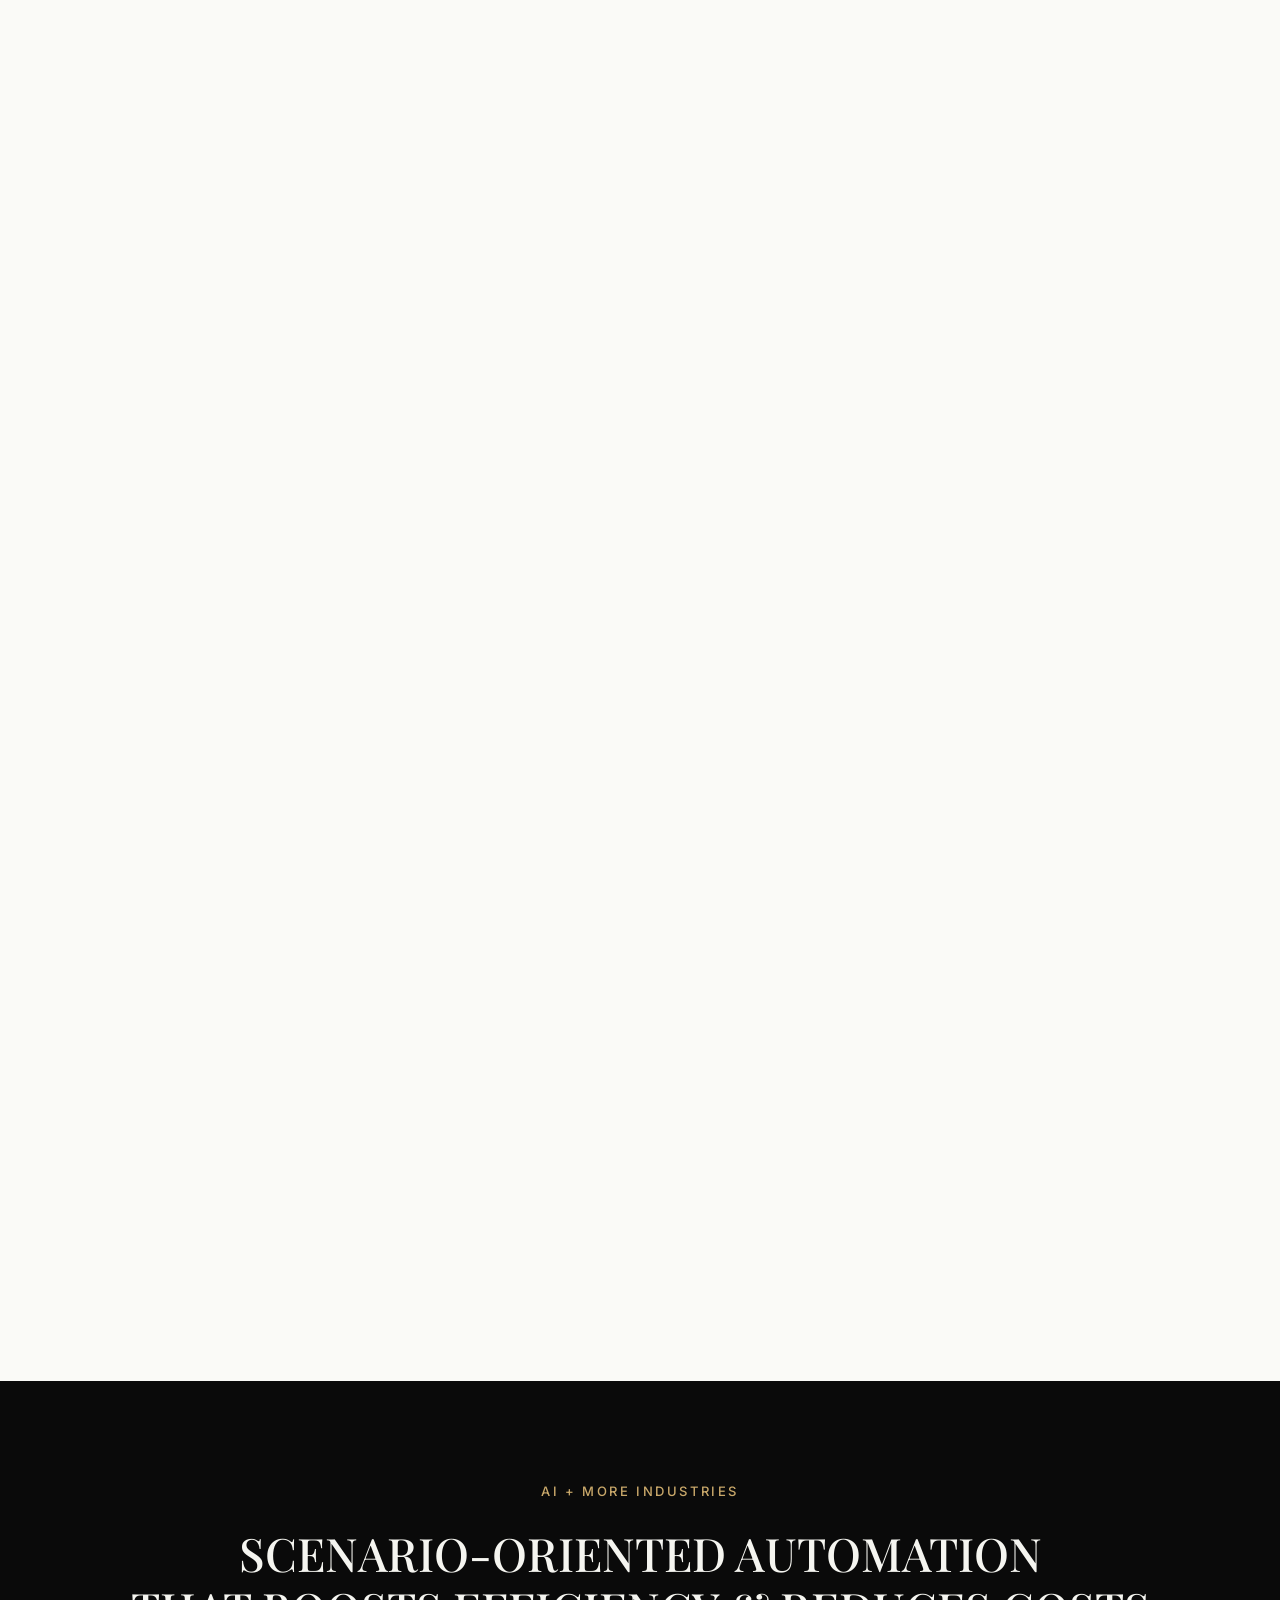
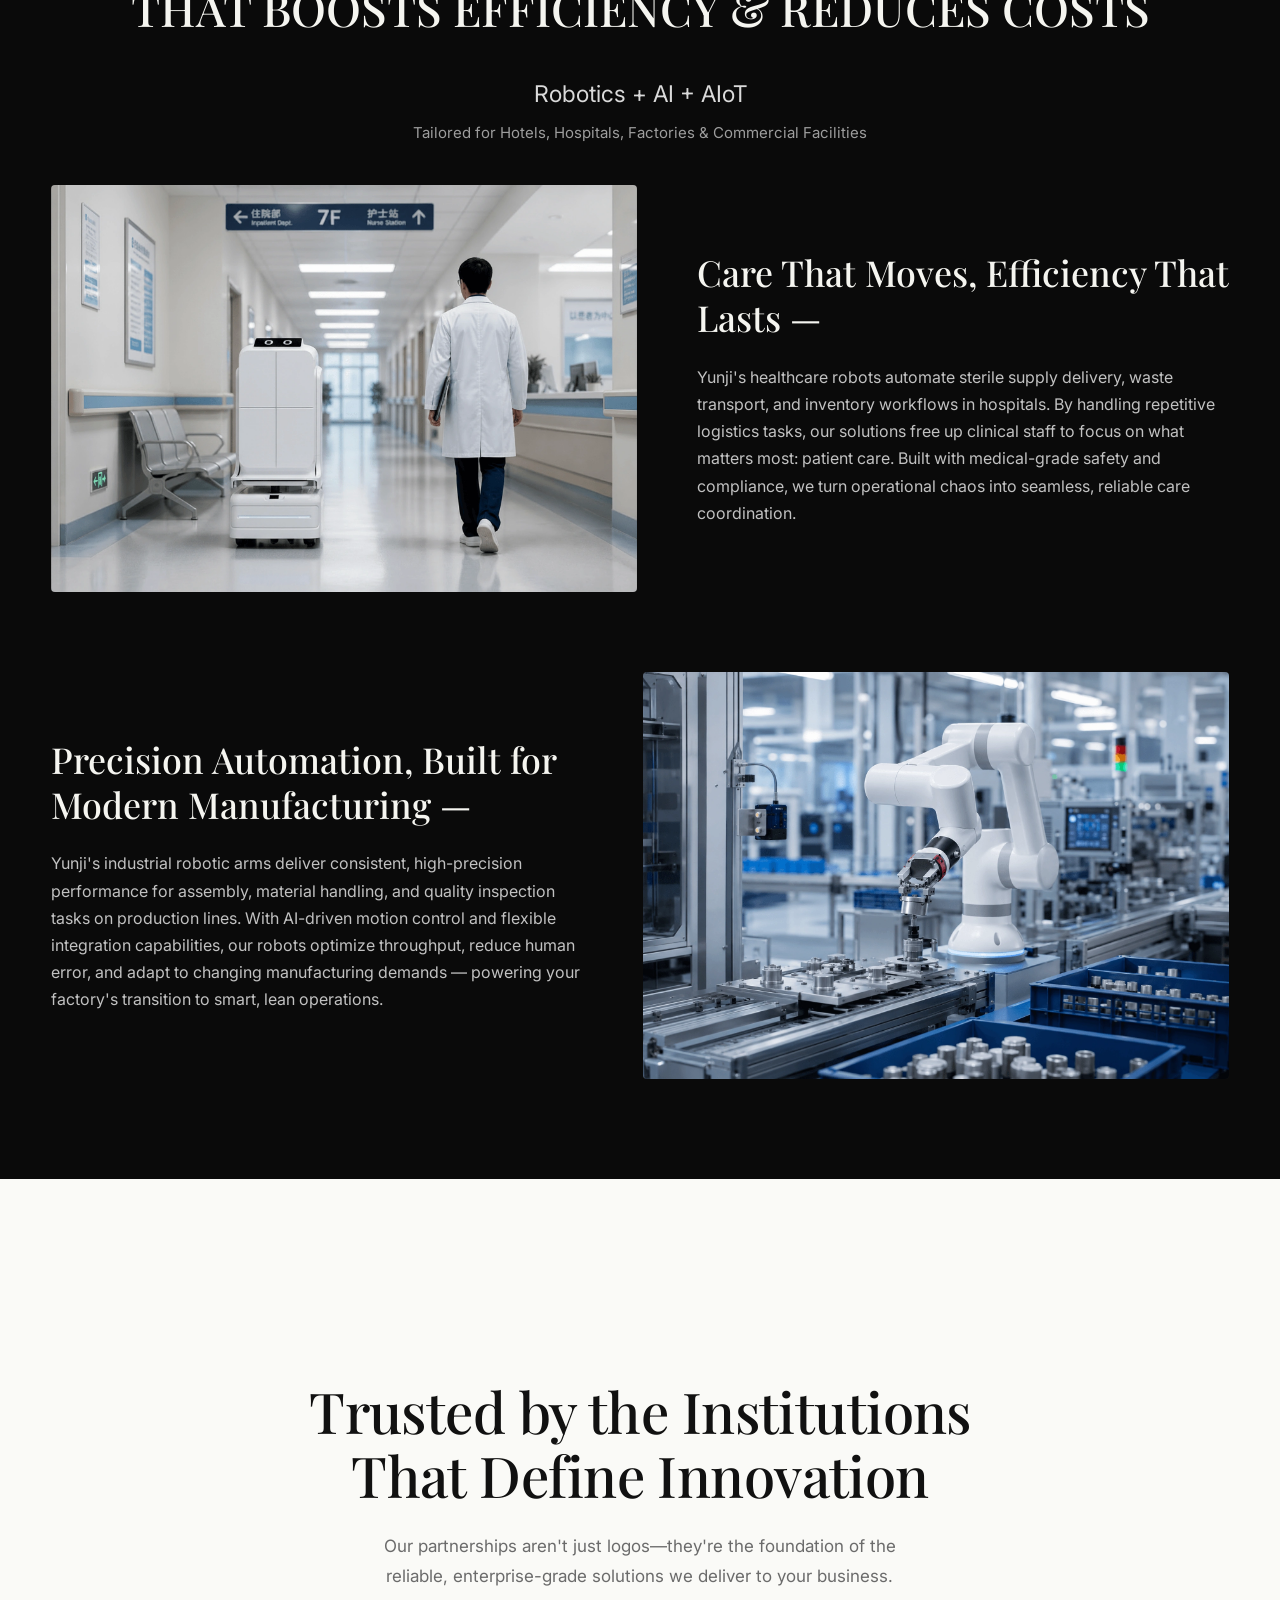
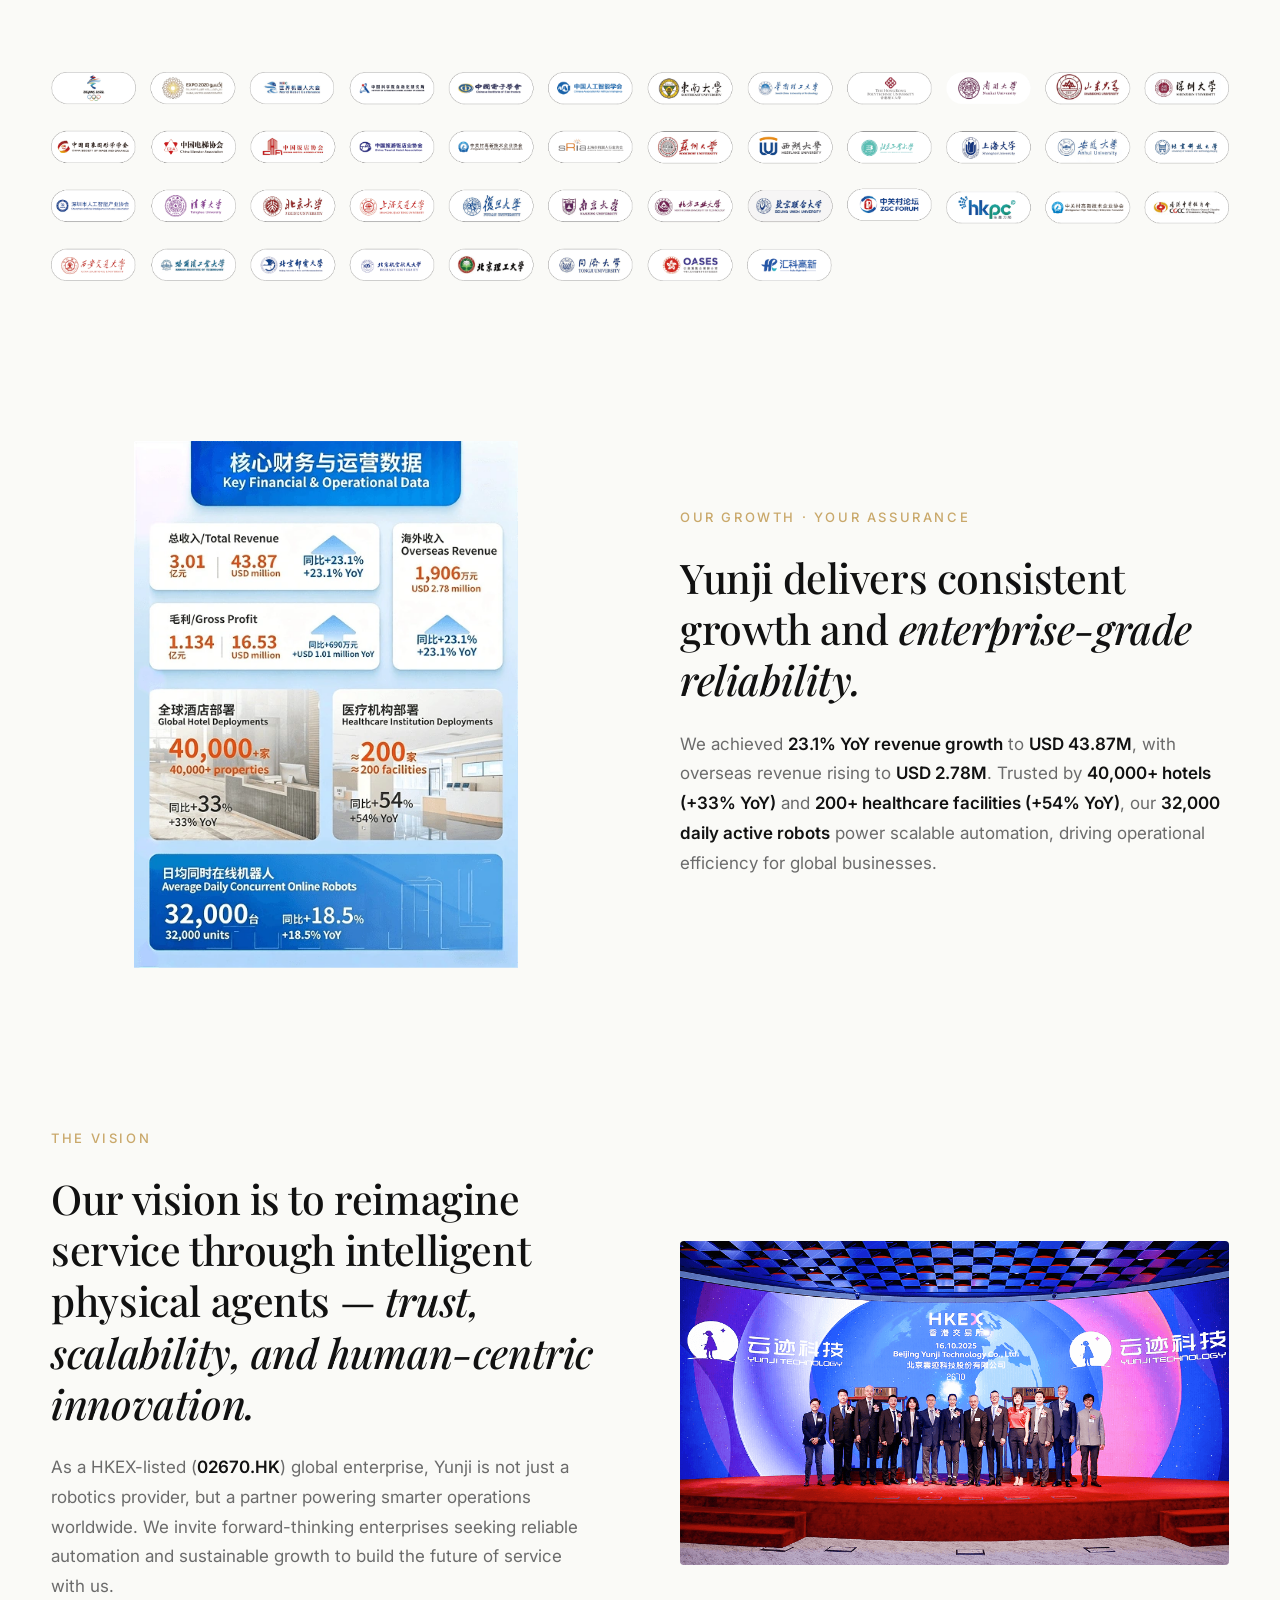
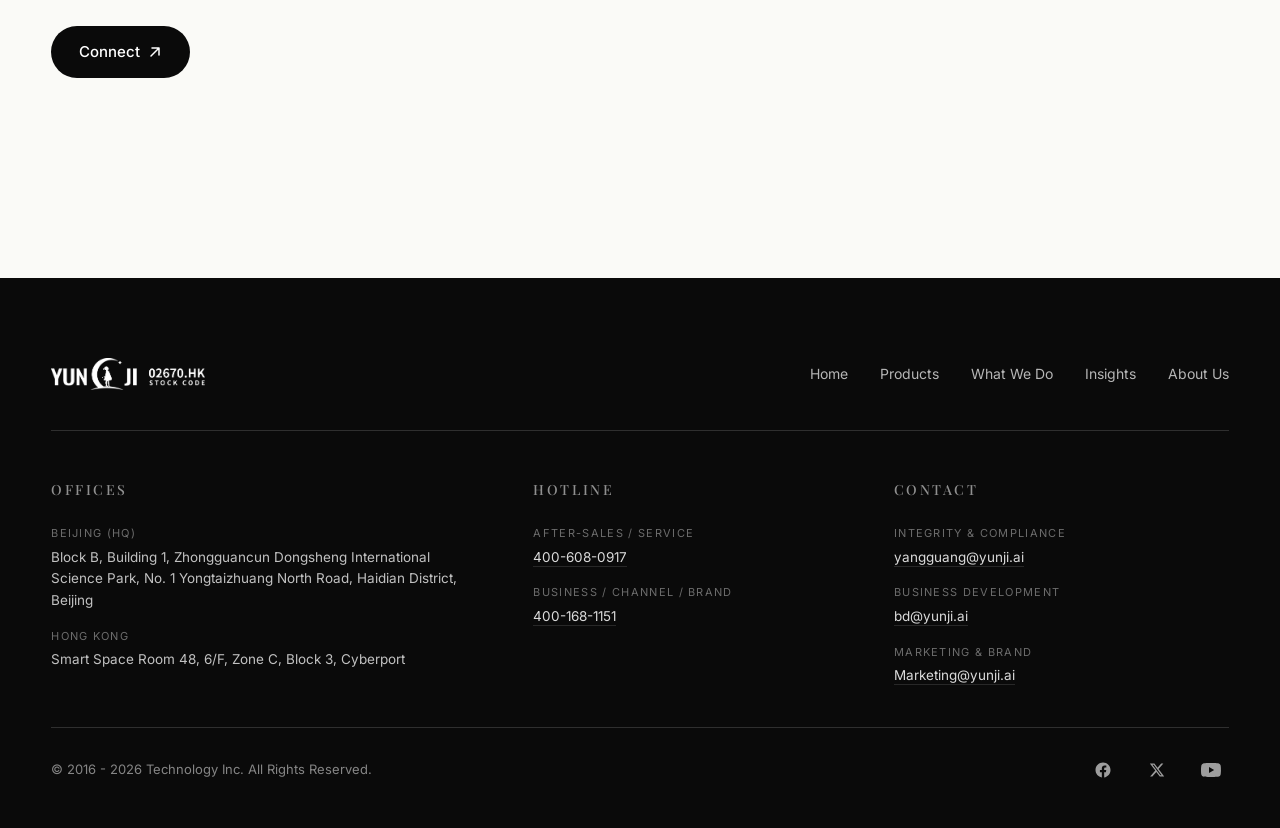
==== commit bce20596: "5.19 update" ====
--- a/index.html
+++ b/index.html
@@ -46,49 +46,49 @@
       <div class="nav__dropdown-grid">
         <a class="nav__dropdown-card" href="products/up.html">
           <div class="nav__dropdown-card__img">
-            <img src="assets/dropdown-up.png" data-i18n-src='{"en":"assets/dropdown-up.png","zh":"assets/dropdown-up.png"}' alt="Composite Polymorphic Robot - UP" />
+            <img src="assets/dropdown-up.webp" data-i18n-src='{"en":"assets/dropdown-up.webp","zh":"assets/dropdown-up.webp"}' alt="Composite Polymorphic Robot - UP" />
           </div>
           <span class="nav__dropdown-card__label" data-i18n="product.up.label">Composite Polymorphic Robot - UP</span>
         </a>
         <a class="nav__dropdown-card" href="#insights">
           <div class="nav__dropdown-card__img">
-            <img src="assets/dropdown-vending.png" data-i18n-src='{"en":"assets/dropdown-vending.png","zh":"assets/dropdown-vending.png"}' alt="Smart Vending Machine Y-Cook" />
+            <img src="assets/dropdown-vending.webp" data-i18n-src='{"en":"assets/dropdown-vending.webp","zh":"assets/dropdown-vending.webp"}' alt="Smart Vending Machine Y-Cook" />
           </div>
           <span class="nav__dropdown-card__label" data-i18n="product.vending.label">Smart Vending Machine Y-Cook</span>
         </a>
         <a class="nav__dropdown-card" href="#insights">
           <div class="nav__dropdown-card__img">
-            <img src="assets/dropdown-noodle.png" data-i18n-src='{"en":"assets/dropdown-noodle.png","zh":"assets/dropdown-noodle.png"}' alt="Smart Noodle Cooking Robot" />
+            <img src="assets/dropdown-noodle.webp" data-i18n-src='{"en":"assets/dropdown-noodle.webp","zh":"assets/dropdown-noodle.webp"}' alt="Smart Noodle Cooking Robot" />
           </div>
           <span class="nav__dropdown-card__label" data-i18n="product.noodle.label">Smart Noodle Cooking Robot</span>
         </a>
         <a class="nav__dropdown-card" href="#insights">
           <div class="nav__dropdown-card__img">
-            <img src="assets/dropdown-stirfry.png" data-i18n-src='{"en":"assets/dropdown-stirfry.png","zh":"assets/dropdown-stirfry.png"}' alt="Intelligent Stir-Fry Robot" />
+            <img src="assets/dropdown-stirfry.webp" data-i18n-src='{"en":"assets/dropdown-stirfry.webp","zh":"assets/dropdown-stirfry.webp"}' alt="Intelligent Stir-Fry Robot" />
           </div>
           <span class="nav__dropdown-card__label" data-i18n="product.stirfry.label">Intelligent Stir-Fry Robot</span>
         </a>
         <a class="nav__dropdown-card" href="#insights">
           <div class="nav__dropdown-card__img">
-            <img src="assets/dropdown-hdos-en.png" data-i18n-src='{"en":"assets/dropdown-hdos-en.png","zh":"assets/dropdown-hdos-zh.png"}' alt="Trustworthy Agent HDOS" />
+            <img src="assets/dropdown-hdos-en.webp" data-i18n-src='{"en":"assets/dropdown-hdos-en.webp","zh":"assets/dropdown-hdos-zh.webp"}' alt="Trustworthy Agent HDOS" />
           </div>
           <span class="nav__dropdown-card__label" data-i18n="product.hdos.label">Trustworthy Agent HDOS</span>
         </a>
         <a class="nav__dropdown-card" href="#insights">
           <div class="nav__dropdown-card__img">
-            <img src="assets/dropdown-factory-en.png" data-i18n-src='{"en":"assets/dropdown-factory-en.png","zh":"assets/dropdown-factory-zh.png"}' alt="AI + Factory Smart Logistics Solution" />
+            <img src="assets/dropdown-factory-en.webp" data-i18n-src='{"en":"assets/dropdown-factory-en.webp","zh":"assets/dropdown-factory-zh.webp"}' alt="AI + Factory Smart Logistics Solution" />
           </div>
           <span class="nav__dropdown-card__label" data-i18n="product.factory.label">AI + Factory Smart Logistics Solution</span>
         </a>
         <a class="nav__dropdown-card" href="#insights">
           <div class="nav__dropdown-card__img">
-            <img src="assets/dropdown-hospital-en.png" data-i18n-src='{"en":"assets/dropdown-hospital-en.png","zh":"assets/dropdown-hospital-zh.png"}' alt="AI + Hospital Smart Logistics Solution" />
+            <img src="assets/dropdown-hospital-en.webp" data-i18n-src='{"en":"assets/dropdown-hospital-en.webp","zh":"assets/dropdown-hospital-zh.webp"}' alt="AI + Hospital Smart Logistics Solution" />
           </div>
           <span class="nav__dropdown-card__label" data-i18n="product.hospital.label">AI + Hospital Smart Logistics Solution</span>
         </a>
         <a class="nav__dropdown-card" href="#insights">
           <div class="nav__dropdown-card__img">
-            <img src="assets/dropdown-retail-en.png" data-i18n-src='{"en":"assets/dropdown-retail-en.png","zh":"assets/dropdown-retail-zh.png"}' alt="AI + Retail Application Solutions" />
+            <img src="assets/dropdown-retail-en.webp" data-i18n-src='{"en":"assets/dropdown-retail-en.webp","zh":"assets/dropdown-retail-zh.webp"}' alt="AI + Retail Application Solutions" />
           </div>
           <span class="nav__dropdown-card__label" data-i18n="product.retail.label">AI + Retail Application Solutions</span>
         </a>
@@ -147,7 +147,7 @@
   <div class="gallery__track">
     <a class="gallery__item is-active" href="#insights">
       <div class="gallery__media">
-        <img src="assets/69f2c2e4d28eea55c48c47ef_111.png" alt="Physical AI Agent" />
+        <img src="assets/69f2c2e4d28eea55c48c47ef_111.webp" alt="Physical AI Agent" />
       </div>
       <div class="gallery__overlay"></div>
       <span class="gallery__label" data-i18n="gallery.physical.label">Physical AI</span>
@@ -160,7 +160,7 @@
     </a>
     <a class="gallery__item" href="#insights">
       <div class="gallery__media">
-        <img src="assets/69f2c2e4d28eea55c48c47ff_222.png" alt="Healthcare" />
+        <img src="assets/69f2c2e4d28eea55c48c47ff_222.webp" alt="Healthcare" />
       </div>
       <div class="gallery__overlay"></div>
       <span class="gallery__label" data-i18n="gallery.healthcare.label">Healthcare</span>
@@ -173,7 +173,7 @@
     </a>
     <a class="gallery__item" href="#insights">
       <div class="gallery__media">
-        <img src="assets/69f2c2e4d28eea55c48c480a_Weixin Image_2026-04-29_152443_010.png" alt="Hospitality" />
+        <img src="assets/69f2c2e4d28eea55c48c480a_Weixin Image_2026-04-29_152443_010.webp" alt="Hospitality" />
       </div>
       <div class="gallery__overlay"></div>
       <span class="gallery__label" data-i18n="gallery.hospitality.label">Hospitality</span>
@@ -186,7 +186,7 @@
     </a>
     <a class="gallery__item" href="#insights">
       <div class="gallery__media">
-        <img src="assets/工厂2.png" alt="Manufacturing" />
+        <img src="assets/工厂2.webp" alt="Manufacturing" />
       </div>
       <div class="gallery__overlay"></div>
       <span class="gallery__label" data-i18n="gallery.manufacturing.label">Manufacturing</span>
@@ -199,7 +199,7 @@
     </a>
     <a class="gallery__item" href="#insights">
       <div class="gallery__media">
-        <img src="assets/高级写字楼.png" alt="Commercial" />
+        <img src="assets/高级写字楼.webp" alt="Commercial" />
       </div>
       <div class="gallery__overlay"></div>
       <span class="gallery__label" data-i18n="gallery.commercial.label">Commercial</span>
@@ -238,7 +238,7 @@
     <div class="services__grid">
       <article class="service-card">
         <div class="service-card__media">
-          <img src="assets/医院.png" alt="Healthcare automation" />
+          <img src="assets/医院.webp" alt="Healthcare automation" />
         </div>
         <div class="service-card__body">
           <h3 class="service-card__title" data-i18n="insights.hospital.title">Care That Moves, Efficiency That Lasts —</h3>
@@ -253,7 +253,7 @@
 
       <article class="service-card service-card--reverse">
         <div class="service-card__media">
-          <img src="assets/工厂.png" alt="Industrial automation" />
+          <img src="assets/工厂.webp" alt="Industrial automation" />
         </div>
         <div class="service-card__body">
           <h3 class="service-card__title" data-i18n="insights.factory.title">Precision Automation, Built for Modern Manufacturing —</h3>
@@ -308,7 +308,7 @@
         </p>
       </div>
       <div class="about-block__media about-block__media--shrink">
-        <img src="assets/核心财务与运营数据 1.png" alt="Core financial figures" />
+        <img src="assets/核心财务与运营数据 1.webp" alt="Core financial figures" />
       </div>
     </div>
   </div>
--- a/css/style.css
+++ b/css/style.css
@@ -1122,11 +1122,12 @@
 /* ---------- Product Hero ---------- */
 .product-hero {
   position: relative;
-  min-height: 80vh;
+  min-height: 100vh;
   overflow: hidden;
   color: #fff;
   display: flex;
-  align-items: center;
+  align-items: flex-start;
+  justify-content: center;
 }
 .product-hero__media {
   position: absolute;
@@ -1135,7 +1136,7 @@
 }
 .product-hero__media .asset-placeholder {
   border-radius: 0;
-  min-height: 80vh;
+  min-height: 100vh;
 }
 .product-hero__overlay {
   position: absolute;
@@ -1149,7 +1150,11 @@
   width: 100%;
   max-width: var(--maxw);
   margin: 0 auto;
-  padding: 140px var(--pad-x) 80px;
+  padding: 120px var(--pad-x) 80px;
+  text-align: center;
+  display: flex;
+  flex-direction: column;
+  align-items: center;
 }
 .product-hero__eyebrow {
   font-size: 13px;
@@ -1158,24 +1163,25 @@
   text-transform: uppercase;
   margin: 0 0 20px;
   opacity: 1;
-  color: #fff;
-  text-shadow: 0 1px 10px rgba(0,0,0,0.45);
+  color: var(--c-bg-dark);
 }
 .product-hero__title {
   font-family: var(--ff-serif);
-  font-size: clamp(36px, 5vw, 72px);
-  font-weight: 500;
-  line-height: 1.1;
+  font-size: clamp(32px, 4vw, 56px);
+  font-weight: 500;
+  line-height: 1.15;
   letter-spacing: -0.01em;
-  margin: 0 0 24px;
+  margin: 0 0 20px;
   max-width: 900px;
+  color: var(--c-bg-dark);
 }
 .product-hero__subtitle {
-  font-size: 17px;
+  font-size: 16px;
   line-height: 1.6;
   max-width: 560px;
-  margin: 0 0 36px;
-  opacity: .9;
+  margin: 0 0 32px;
+  opacity: .85;
+  color: var(--c-bg-dark);
 }
 .product-hero__cta {
   display: inline-flex;
@@ -1487,7 +1493,7 @@
     order: 0;
   }
   .product-hero__inner {
-    padding-top: 120px;
+    padding-top: 110px;
     padding-bottom: 60px;
   }
 }
